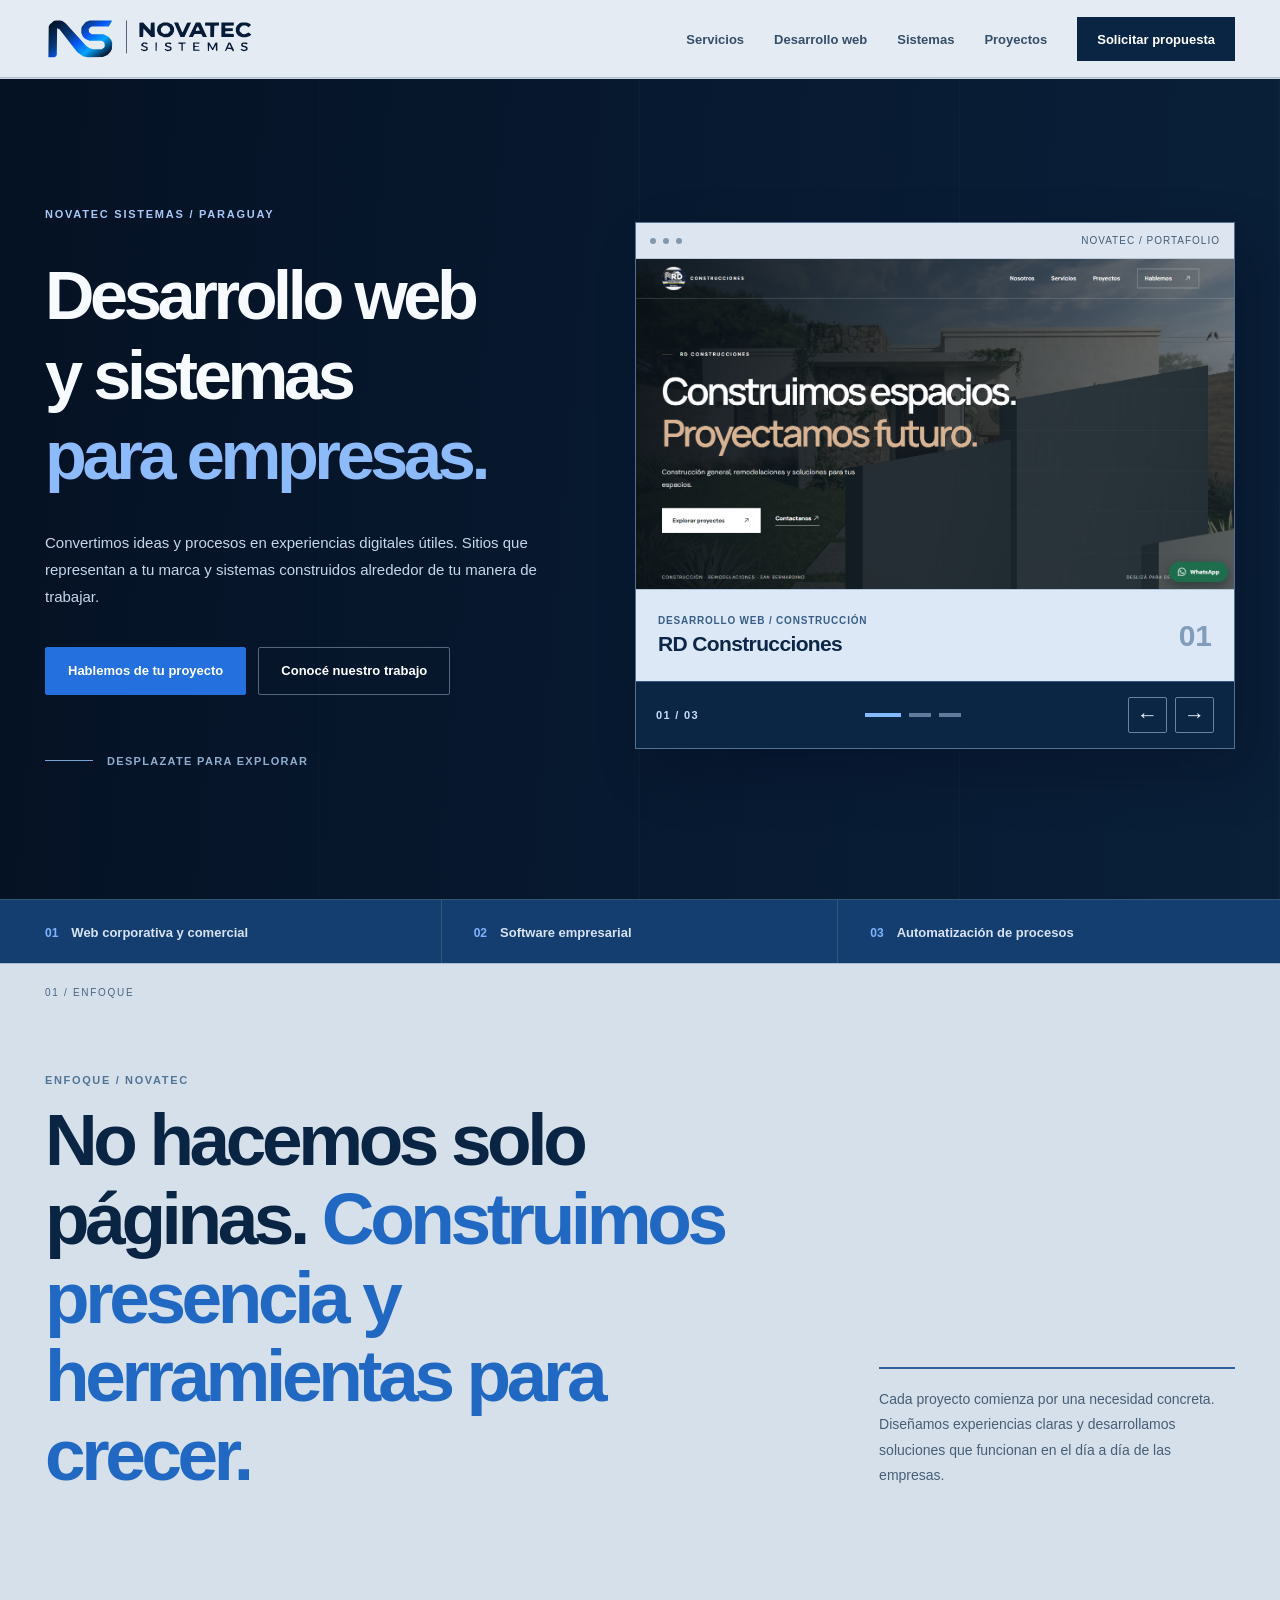
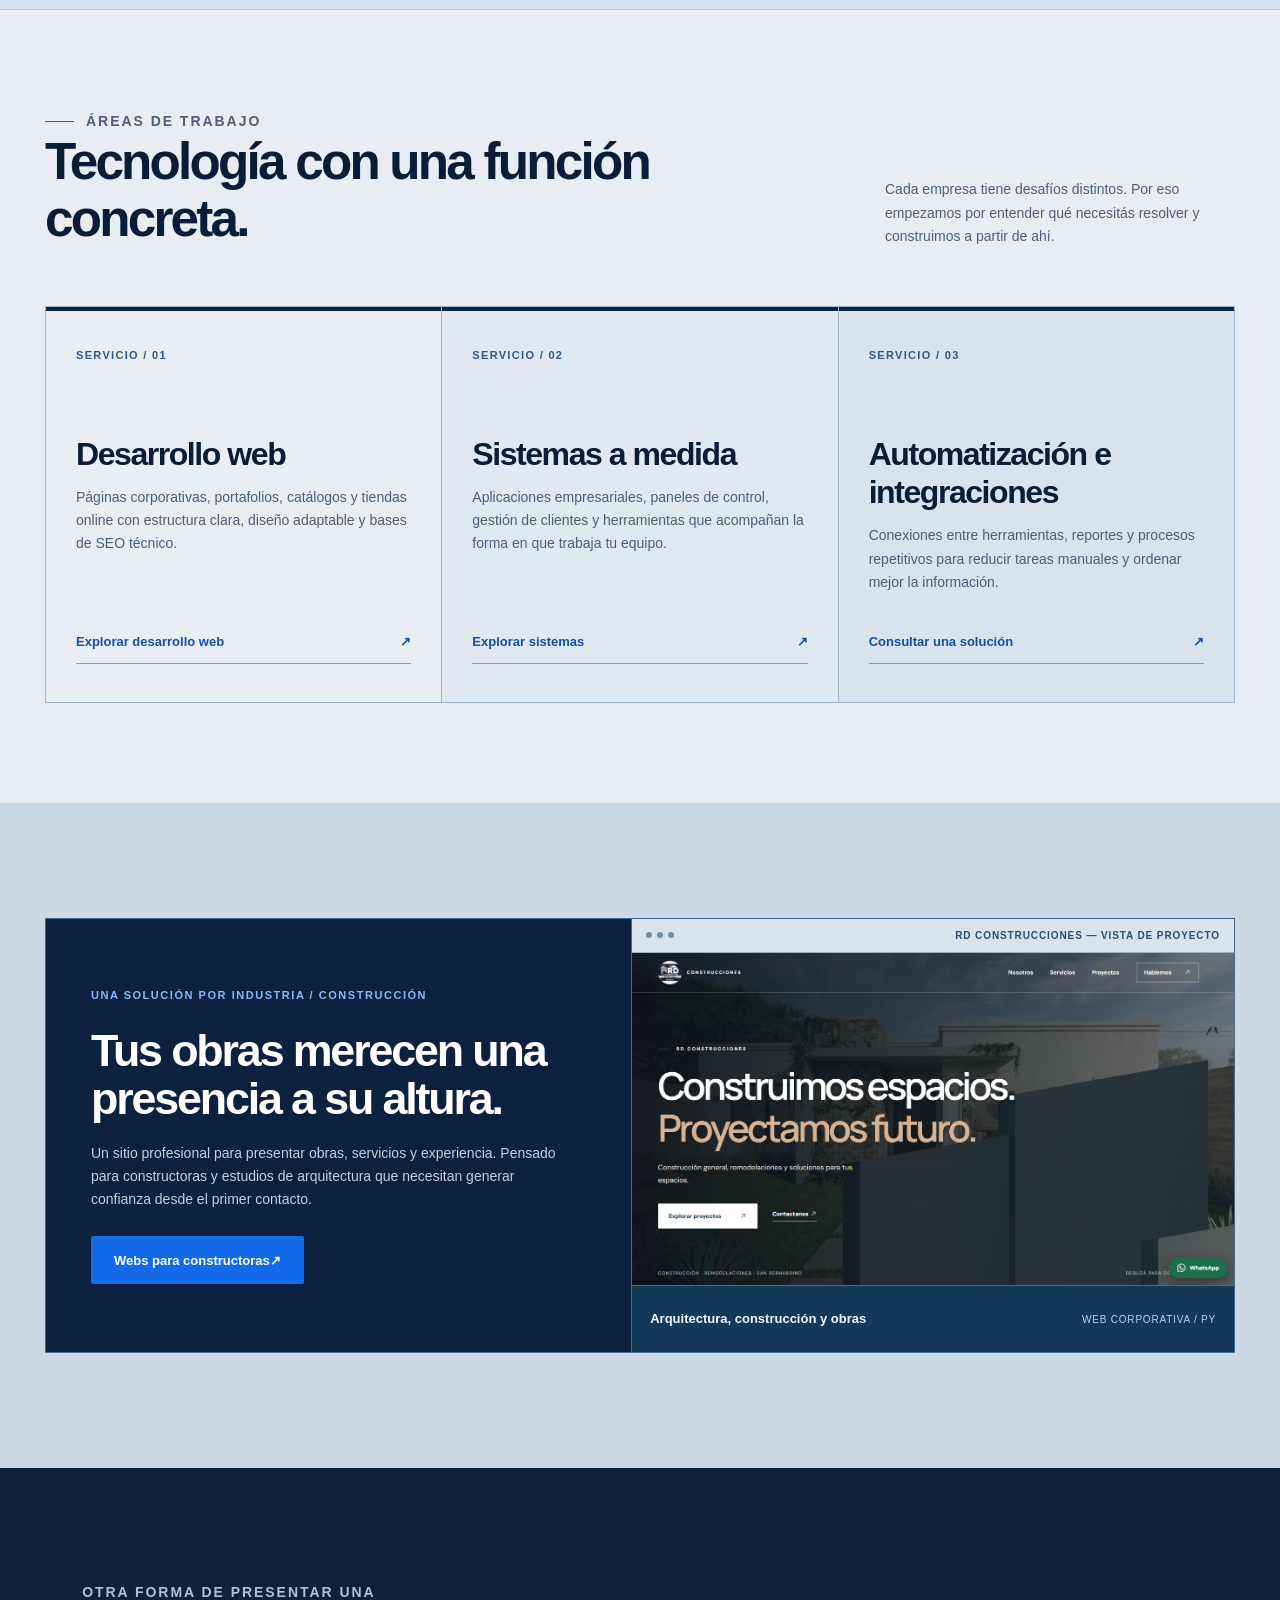
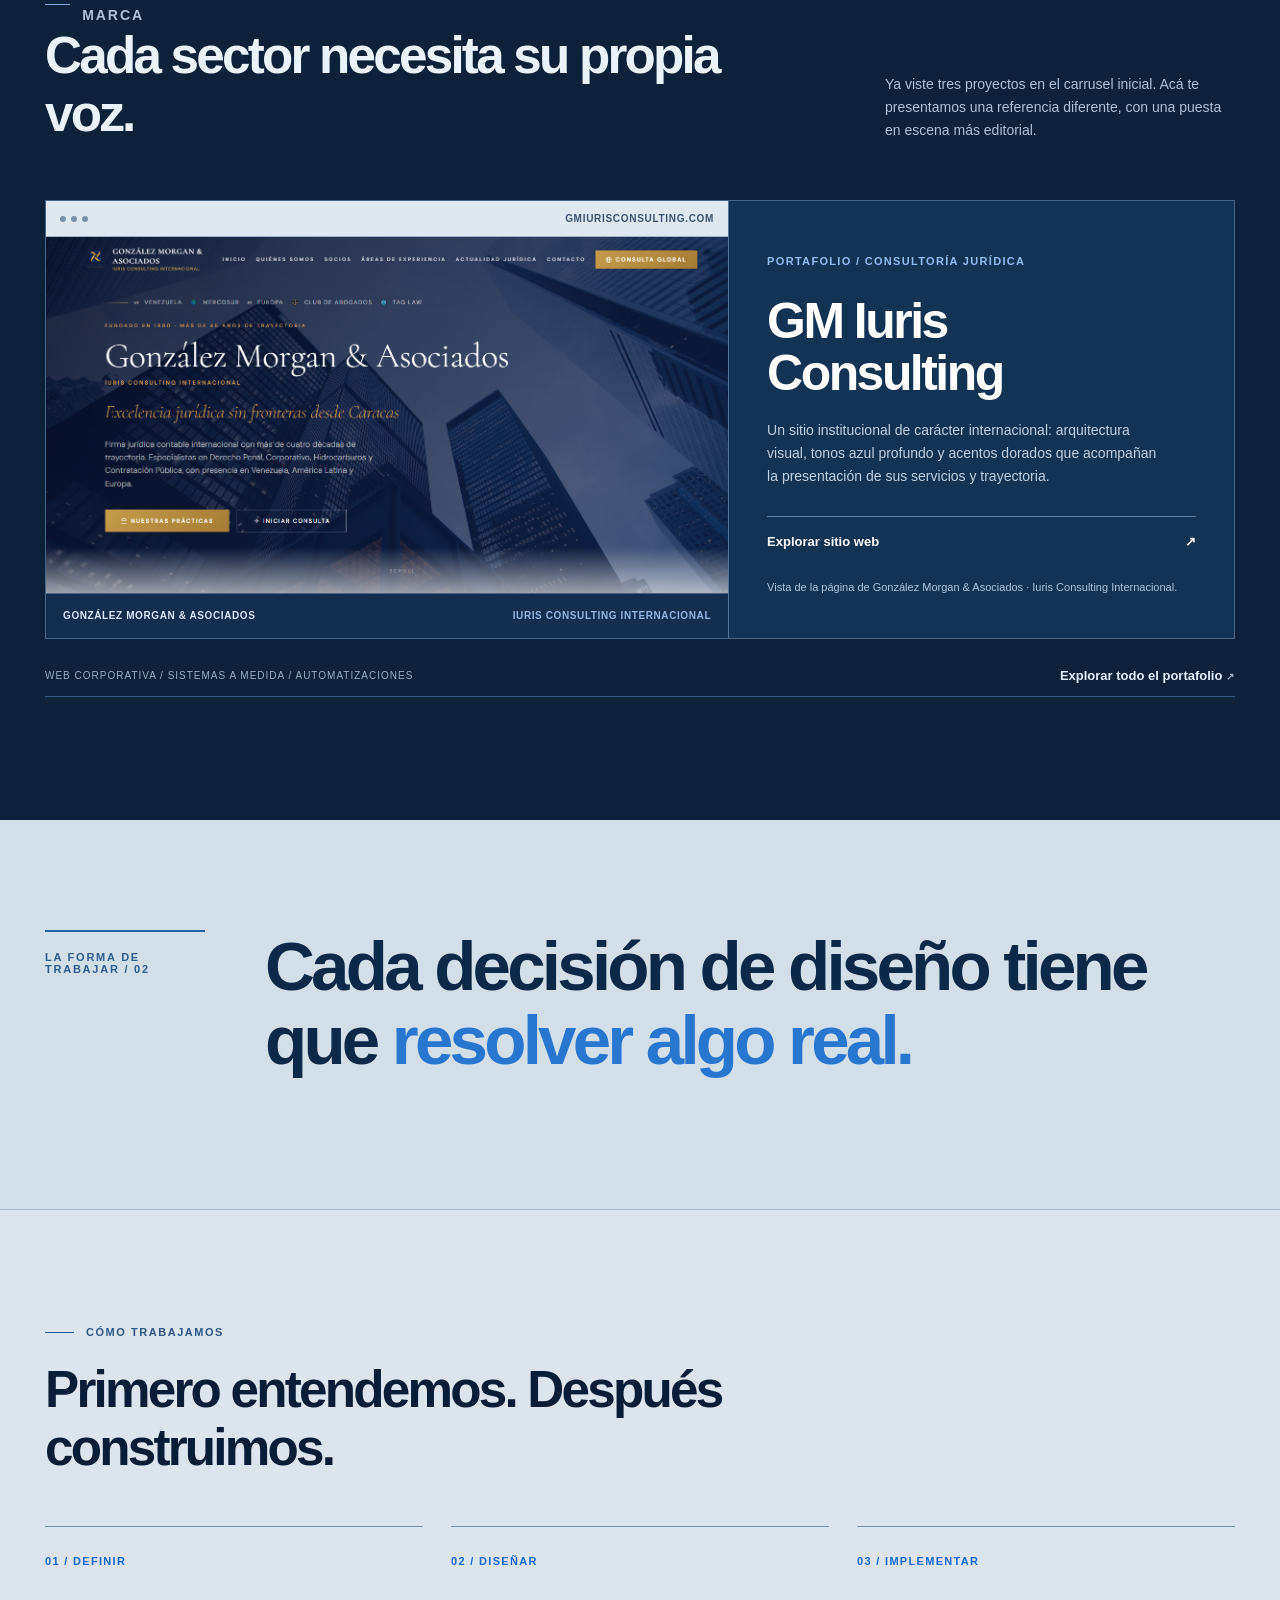
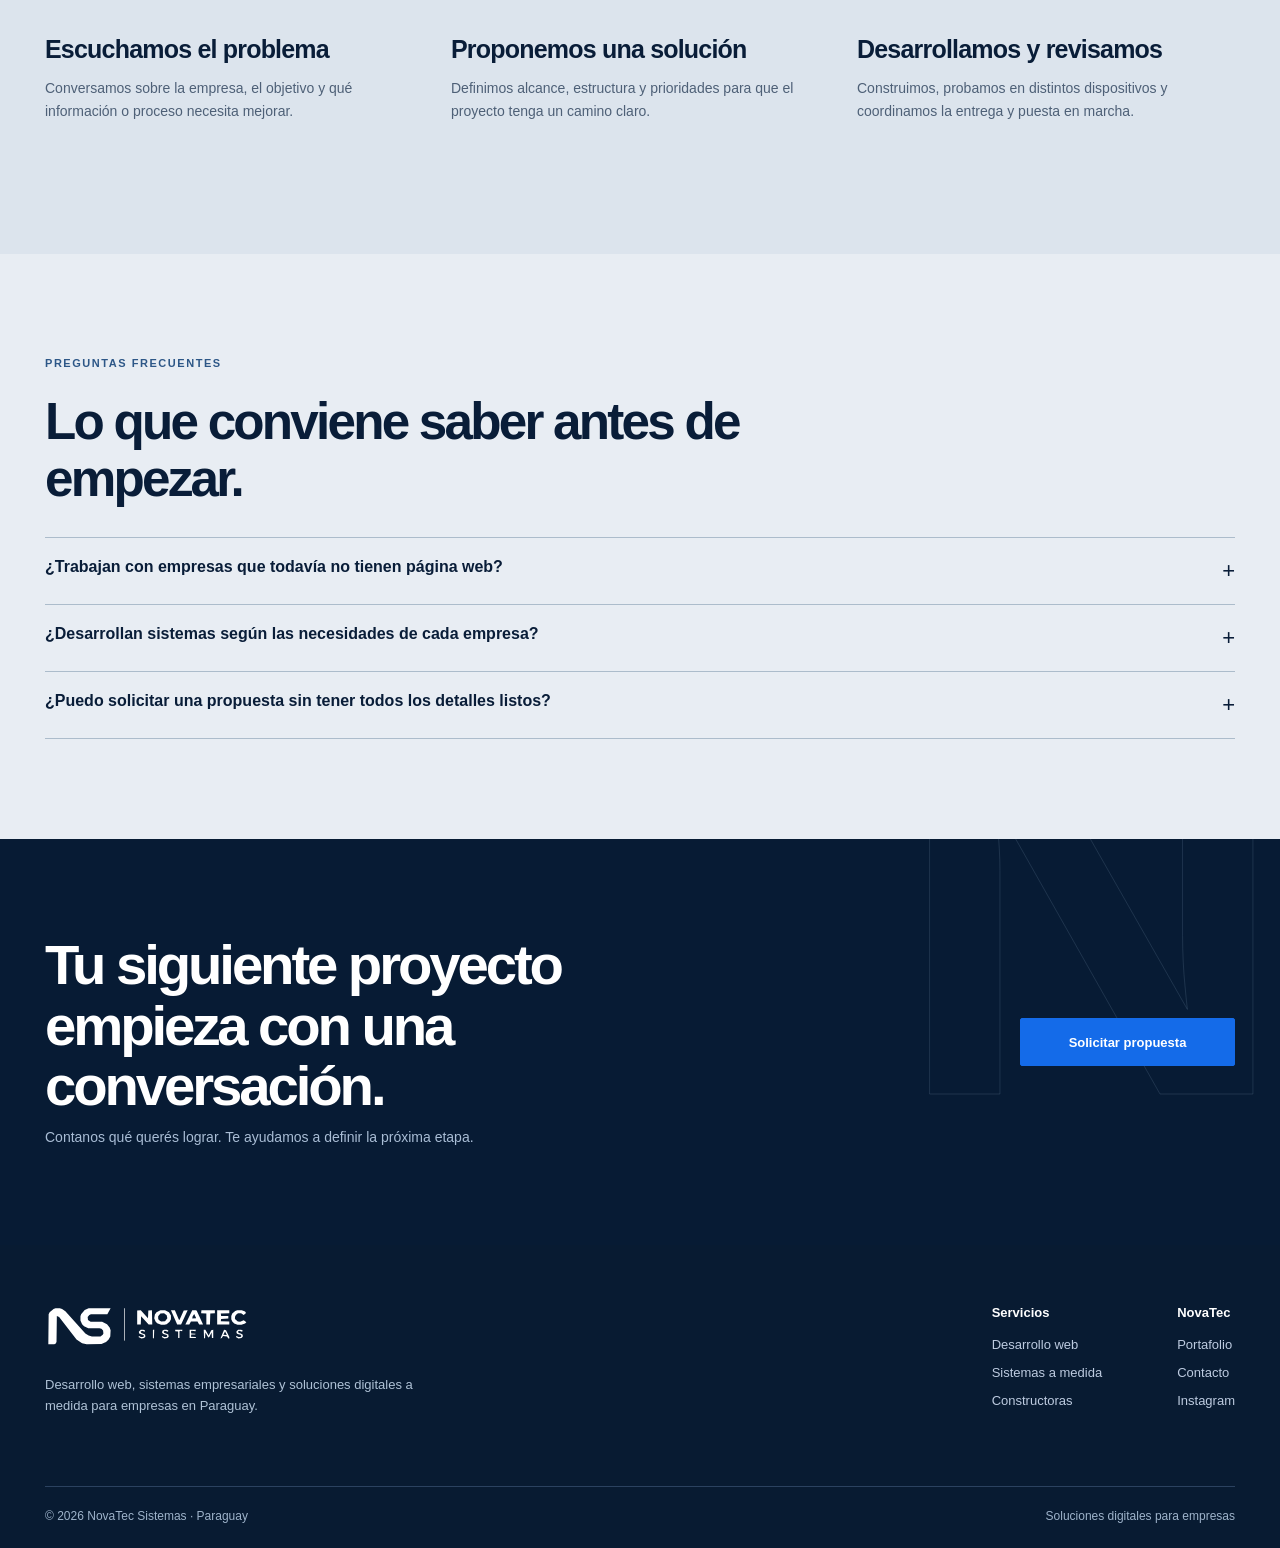
==== index.html @ f9f97ceb "fix: bust mobile CSS cache for refreshed responsive hero" ====
<!DOCTYPE html>
<html lang="es-PY">
<head>
<meta charset="UTF-8">
<meta name="viewport" content="width=device-width, initial-scale=1">
<title>NovaTec Sistemas | Desarrollo Web y Software en Paraguay</title>
<meta name="description" content="Diseñamos páginas web, sistemas empresariales y automatizaciones a medida en Paraguay. Conocé proyectos de NovaTec Sistemas y solicitá tu propuesta.">
<meta name="robots" content="index, follow, max-image-preview:large">
<meta name="author" content="NovaTec Sistemas">
<meta name="theme-color" content="#0a2444">
<meta name="google-site-verification" content="OSgHoHdo01-KzYPgR-IHtyJBJacFvOIVgksFE3Ezykw">
<link rel="canonical" href="https://novatec.com.py/">
<link rel="icon" href="img/novatec-isotipo.svg" type="image/svg+xml">
<link rel="preload" as="image" href="img/novatec-horizontal.svg">
<link rel="preload" as="image" href="img/portfolio/rd-construcciones.png" fetchpriority="high">
<link rel="stylesheet" href="css/home-corporate.css?v=20261104">
<link rel="stylesheet" href="css/cinematic-home.css?v=20261104-v6">
<meta property="og:type" content="website">
<meta property="og:locale" content="es_PY">
<meta property="og:site_name" content="NovaTec Sistemas">
<meta property="og:title" content="NovaTec Sistemas | Desarrollo Web y Software en Paraguay">
<meta property="og:description" content="Soluciones digitales para empresas: desarrollo web, sistemas a medida, integraciones y automatizaciones.">
<meta property="og:url" content="https://novatec.com.py/">
<meta property="og:image" content="https://novatec.com.py/img/novatec-principal.svg">
<meta name="twitter:card" content="summary_large_image">
<script type="application/ld+json">
{
 "@context":"https://schema.org",
 "@graph":[
 {"@type":"Organization","@id":"https://novatec.com.py/#organization","name":"NovaTec Sistemas","url":"https://novatec.com.py/","logo":"https://novatec.com.py/img/novatec-principal.svg","sameAs":["https://www.instagram.com/novatecpy/","https://www.tiktok.com/@novatec.py"],"contactPoint":{"@type":"ContactPoint","telephone":"+595992056945","contactType":"sales","availableLanguage":"Spanish"}},
 {"@type":"WebSite","@id":"https://novatec.com.py/#website","name":"NovaTec Sistemas","url":"https://novatec.com.py/","inLanguage":"es-PY","publisher":{"@id":"https://novatec.com.py/#organization"}},
 {"@type":"ProfessionalService","@id":"https://novatec.com.py/#business","name":"NovaTec Sistemas","url":"https://novatec.com.py/","description":"Desarrollo web, sistemas a medida y automatizaciones para empresas en Paraguay.","telephone":"+595992056945","address":{"@type":"PostalAddress","addressLocality":"Asunción","addressCountry":"PY"},"areaServed":{"@type":"Country","name":"Paraguay"},"hasOfferCatalog":{"@type":"OfferCatalog","name":"Servicios digitales","itemListElement":[{"@type":"OfferCatalog","name":"Desarrollo web","itemListElement":[{"@type":"Offer","itemOffered":{"@type":"Service","name":"Páginas web empresariales"}}]},{"@type":"OfferCatalog","name":"Sistemas y automatización","itemListElement":[{"@type":"Offer","itemOffered":{"@type":"Service","name":"Software empresarial a medida"}},{"@type":"Offer","itemOffered":{"@type":"Service","name":"Automatización e integraciones"}}]}]}}
 ]
}
</script>
</head>
<body class="cinema-home">
<a href="#contenido" class="skip">Saltar al contenido</a>
<header class="nv-header">
  <div class="nv-header-inner">
    <a href="/" class="nv-logo" aria-label="NovaTec Sistemas, inicio"><img src="img/novatec-horizontal.svg" alt="NovaTec Sistemas" width="210" height="46"></a>
    <nav class="nv-links" aria-label="Navegación principal">
      <a href="#servicios">Servicios</a>
      <a href="desarrollo-web-empresas.html">Desarrollo web</a>
      <a href="software.html">Sistemas</a>
      <a href="portafolio.html">Proyectos</a>
      <a href="contacto.html" class="nav-link-cta">Solicitar propuesta</a>
    </nav>
    <button class="nav-toggle" id="nav-toggle" type="button" aria-label="Abrir menú" aria-controls="nav-mobile" aria-expanded="false">☰</button>
  </div>
  <nav class="nav-mobile" id="nav-mobile" aria-label="Navegación móvil">
    <a href="#servicios">Servicios</a>
    <a href="desarrollo-web-empresas.html">Desarrollo web</a>
    <a href="software.html">Sistemas</a>
    <a href="web-para-constructoras.html">Constructoras</a>
    <a href="portafolio.html">Proyectos</a>
    <a href="contacto.html">Solicitar propuesta</a>
  </nav>
</header>
<main id="contenido">
  <section class="hero hero-cinema" aria-labelledby="hero-title">
    <div class="hero-cinema-lines" aria-hidden="true"></div>
    <div class="wrap hero-grid">
      <div>
        <p class="eyebrow hero-eyebrow">NOVATEC SISTEMAS <span aria-hidden="true">/</span> PARAGUAY</p>
        <h1 id="hero-title">
          <span class="hero-line"><span>Desarrollo web</span></span>
          <span class="hero-line"><span>y sistemas</span></span>
          <span class="hero-line"><span class="hero-accent">para empresas.</span></span>
        </h1>
        <p class="hero-text">Convertimos ideas y procesos en experiencias digitales útiles. Sitios que representan a tu marca y sistemas construidos alrededor de tu manera de trabajar.</p>
        <div class="actions">
          <a href="contacto.html" class="btn btn-blue">Hablemos de tu proyecto</a>
          <a href="#proyectos" class="btn btn-outline">Conocé nuestro trabajo</a>
        </div>
        <div class="hero-overline" aria-hidden="true">DESPLAZATE PARA EXPLORAR</div>
      </div>
      <div class="hero-showcase" aria-label="Proyectos destacados de NovaTec">
        <div class="showcase-shell" data-carousel data-autoplay="6500" role="region" aria-roledescription="carrusel" aria-label="Proyectos destacados">
          <div class="showcase-browser" aria-hidden="true"><i></i><i></i><i></i><span>NOVATEC / PORTAFOLIO</span></div>
          <div class="carousel-viewport" tabindex="0" aria-label="Proyectos destacados. Usá las flechas del teclado o los botones para navegar">
            <div class="carousel-track">
              <article class="carousel-slide" role="group" aria-roledescription="diapositiva" aria-label="1 de 3, RD Construcciones">
                <div class="showcase-photo"><img src="img/portfolio/rd-construcciones.png" alt="Captura del sitio de RD Construcciones" width="1381" height="763" fetchpriority="high" decoding="async"></div>
                <div class="showcase-meta"><div><small>DESARROLLO WEB / CONSTRUCCIÓN</small><strong>RD Construcciones</strong></div><span>01</span></div>
              </article>
              <article class="carousel-slide" role="group" aria-roledescription="diapositiva" aria-label="2 de 3, Cáceres Álvarez">
                <div class="showcase-photo"><img src="img/portfolio/caceres-alvarez.png" alt="Captura del sitio de Cáceres Álvarez Abogados" width="1422" height="771" loading="lazy" decoding="async"></div>
                <div class="showcase-meta"><div><small>DESARROLLO WEB / LEGAL</small><strong>Cáceres Álvarez</strong></div><span>02</span></div>
              </article>
              <article class="carousel-slide" role="group" aria-roledescription="diapositiva" aria-label="3 de 3, Power Gym">
                <div class="showcase-photo"><img src="img/portfolio/power-gym.png" alt="Captura del sitio de Power Gym" width="1433" height="764" loading="lazy" decoding="async"></div>
                <div class="showcase-meta"><div><small>DESARROLLO WEB / FITNESS</small><strong>Power Gym</strong></div><span>03</span></div>
              </article>
            </div>
          </div>
          <div class="carousel-controls">
            <span class="carousel-position" aria-live="polite">01 / 03</span>
            <div class="carousel-dots" aria-label="Elegir proyecto">
              <button type="button" class="carousel-dot" data-slide="0" aria-label="Mostrar RD Construcciones" aria-current="true"></button>
              <button type="button" class="carousel-dot" data-slide="1" aria-label="Mostrar Cáceres Álvarez"></button>
              <button type="button" class="carousel-dot" data-slide="2" aria-label="Mostrar Power Gym"></button>
            </div>
            <div class="carousel-arrows">
              <button type="button" class="carousel-arrow" data-prev aria-label="Proyecto anterior">←</button>
              <button type="button" class="carousel-arrow" data-next aria-label="Proyecto siguiente">→</button>
            </div>
          </div>
        </div>
      </div>
    </div>
  </section>
  <div class="index-bar">
    <div class="wrap index-inner">
      <div><strong>01</strong><span>Web corporativa y comercial</span></div>
      <div><strong>02</strong><span>Software empresarial</span></div>
      <div><strong>03</strong><span>Automatización de procesos</span></div>
    </div>
  </div>
  <section class="film-statement" aria-labelledby="statement-title">
    <div class="wrap film-statement-inner">
      <div data-reveal>
        <span class="chapter-id">ENFOQUE / NOVATEC</span>
        <h2 id="statement-title">No hacemos solo páginas. <em>Construimos presencia y herramientas para crecer.</em></h2>
      </div>
      <p data-reveal data-delay="1">Cada proyecto comienza por una necesidad concreta. Diseñamos experiencias claras y desarrollamos soluciones que funcionan en el día a día de las empresas.</p>
    </div>
  </section>
<section class="section section-cinema" id="servicios" aria-labelledby="servicios-title">
    <div class="wrap">
      <div class="section-top" data-reveal>
        <div><p class="eyebrow">ÁREAS DE TRABAJO</p><h2 id="servicios-title">Tecnología con una función concreta.</h2></div>
        <p>Cada empresa tiene desafíos distintos. Por eso empezamos por entender qué necesitás resolver y construimos a partir de ahí.</p>
      </div>
      <div class="services">
        <article class="service" data-reveal data-delay="1">
          <span class="num">SERVICIO / 01</span>
          <h3>Desarrollo web</h3>
          <p>Páginas corporativas, portafolios, catálogos y tiendas online con estructura clara, diseño adaptable y bases de SEO técnico.</p>
          <a href="desarrollo-web-empresas.html">Explorar desarrollo web <span aria-hidden="true">↗</span></a>
        </article>
        <article class="service" data-reveal data-delay="2">
          <span class="num">SERVICIO / 02</span>
          <h3>Sistemas a medida</h3>
          <p>Aplicaciones empresariales, paneles de control, gestión de clientes y herramientas que acompañan la forma en que trabaja tu equipo.</p>
          <a href="software.html">Explorar sistemas <span aria-hidden="true">↗</span></a>
        </article>
        <article class="service" data-reveal data-delay="3">
          <span class="num">SERVICIO / 03</span>
          <h3>Automatización e integraciones</h3>
          <p>Conexiones entre herramientas, reportes y procesos repetitivos para reducir tareas manuales y ordenar mejor la información.</p>
          <a href="contacto.html?servicio=software">Consultar una solución <span aria-hidden="true">↗</span></a>
        </article>
      </div>
    </div>
  </section>
  <section class="section section-alt sector-film" aria-labelledby="sectores-title">
    <div class="wrap">
      <div class="specialty specialty-refined">
        <div class="specialty-left" data-reveal>
          <p class="eyebrow">UNA SOLUCIÓN POR INDUSTRIA / CONSTRUCCIÓN</p>
          <h2 id="sectores-title">Tus obras merecen una presencia a su altura.</h2>
          <p>Un sitio profesional para presentar obras, servicios y experiencia. Pensado para constructoras y estudios de arquitectura que necesitan generar confianza desde el primer contacto.</p>
          <a href="web-para-constructoras.html" class="btn btn-blue">Webs para constructoras <span aria-hidden="true">↗</span></a>
        </div>
        <figure class="sector-project" data-reveal data-delay="1">
          <div class="sector-project-chrome" aria-hidden="true"><span class="browser-pips"><i></i><i></i><i></i></span><span>RD CONSTRUCCIONES — VISTA DE PROYECTO</span></div>
          <div class="sector-project-image">
            <img src="img/portfolio/rd-construcciones.png" alt="Captura de la página principal de RD Construcciones" width="1381" height="763" loading="lazy" decoding="async">
          </div>
          <figcaption class="sector-project-caption"><strong>Arquitectura, construcción y obras</strong><span>WEB CORPORATIVA / PY</span></figcaption>
        </figure>
      </div>
    </div>
  </section>
  <section class="section film-portfolio section-cinema" id="proyectos" aria-labelledby="proyectos-title">
    <div class="wrap">
      <div class="section-top" data-reveal>
        <div><p class="eyebrow">OTRA FORMA DE PRESENTAR UNA MARCA</p><h2 id="proyectos-title">Cada sector necesita su propia voz.</h2></div>
        <p>Ya viste tres proyectos en el carrusel inicial. Acá te presentamos una referencia diferente, con una puesta en escena más editorial.</p>
      </div>
      <article class="gmi-feature gmi-feature-screenshot" data-reveal aria-labelledby="gmi-title">
        <figure class="gmi-feature-visual gmi-site-preview">
          <div class="gmi-site-browser" aria-hidden="true">
            <span class="gmi-browser-dots"><i></i><i></i><i></i></span>
            <span>GMIURISCONSULTING.COM</span>
          </div>
          <img src="img/portfolio/gmi-uris.png" alt="Captura de González Morgan & Asociados, Iuris Consulting Internacional: portada azul oscuro con edificios, título jurídico y detalles dorados" width="1419" height="741" loading="lazy" decoding="async">
          <figcaption class="gmi-site-caption"><span>GONZÁLEZ MORGAN & ASOCIADOS</span><span>IURIS CONSULTING INTERNACIONAL</span></figcaption>
        </figure>
        <div class="gmi-feature-copy">
          <span class="gmi-overline">PORTAFOLIO / CONSULTORÍA JURÍDICA</span>
          <h3 id="gmi-title">GM Iuris<br>Consulting</h3>
          <p>Un sitio institucional de carácter internacional: arquitectura visual, tonos azul profundo y acentos dorados que acompañan la presentación de sus servicios y trayectoria.</p>
          <a href="https://gmiurisconsulting.com/" class="gmi-external" target="_blank" rel="noopener noreferrer">Explorar sitio web <span aria-hidden="true">↗</span></a>
          <span class="gmi-caption">Vista de la página de González Morgan & Asociados · Iuris Consulting Internacional.</span>
        </div>
      </article>
      <div class="portfolio-bottomline">
        <span>WEB CORPORATIVA / SISTEMAS A MEDIDA / AUTOMATIZACIONES</span>
        <a href="portafolio.html">Explorar todo el portafolio <span aria-hidden="true">↗</span></a>
      </div>
    </div>
  </section>
  <section class="film-manifesto" aria-labelledby="manifesto-title">
    <div class="wrap manifesto-grid">
      <span class="manifesto-index" data-reveal>LA FORMA DE TRABAJAR / 02</span>
      <h2 id="manifesto-title" data-reveal data-delay="1">Cada decisión de diseño tiene que <em>resolver algo real.</em></h2>
    </div>
  </section>
  <section class="section section-alt section-process section-cinema" aria-labelledby="metodo-title">
    <div class="wrap">
      <p class="eyebrow">CÓMO TRABAJAMOS</p>
      <h2 class="section-title" id="metodo-title" data-reveal>Primero entendemos. Después construimos.</h2>
      <div class="process">
        <article data-reveal data-delay="1"><b>01 / DEFINIR</b><h3>Escuchamos el problema</h3><p>Conversamos sobre la empresa, el objetivo y qué información o proceso necesita mejorar.</p></article>
        <article data-reveal data-delay="2"><b>02 / DISEÑAR</b><h3>Proponemos una solución</h3><p>Definimos alcance, estructura y prioridades para que el proyecto tenga un camino claro.</p></article>
        <article data-reveal data-delay="3"><b>03 / IMPLEMENTAR</b><h3>Desarrollamos y revisamos</h3><p>Construimos, probamos en distintos dispositivos y coordinamos la entrega y puesta en marcha.</p></article>
      </div>
    </div>
  </section>
  <section class="section" aria-labelledby="preguntas-title">
    <div class="wrap">
      <p class="eyebrow">PREGUNTAS FRECUENTES</p>
      <h2 class="section-title" id="preguntas-title">Lo que conviene saber antes de empezar.</h2>
      <div class="faq-list">
        <details><summary>¿Trabajan con empresas que todavía no tienen página web?</summary><p>Sí. Podemos definir la estructura inicial, organizar el contenido y desarrollar una web institucional o comercial adaptada a tu negocio.</p></details>
        <details><summary>¿Desarrollan sistemas según las necesidades de cada empresa?</summary><p>Sí. Evaluamos las tareas, los usuarios y los datos necesarios antes de preparar una propuesta de software a medida.</p></details>
        <details><summary>¿Puedo solicitar una propuesta sin tener todos los detalles listos?</summary><p>Sí. Contanos cuál es tu objetivo y qué necesitás resolver. Podemos ayudarte a ordenar los requisitos antes de definir el alcance.</p></details>
      </div>
    </div>
  </section>
  <section class="bottom-cta scene-cta">
    <div class="wrap bottom-inner">
      <div><h2>Tu siguiente proyecto empieza con una conversación.</h2><p>Contanos qué querés lograr. Te ayudamos a definir la próxima etapa.</p></div>
      <a href="contacto.html" class="btn btn-blue">Solicitar propuesta</a>
    </div>
  </section>
</main>
<footer>
  <div class="wrap">
    <div class="footer-top">
      <div class="footer-brand">
        <a href="/" aria-label="NovaTec Sistemas, inicio"><img src="img/novatec-horizontal.svg" alt="NovaTec Sistemas" width="210" height="46"></a>
        <p>Desarrollo web, sistemas empresariales y soluciones digitales a medida para empresas en Paraguay.</p>
      </div>
      <div class="footer-links">
        <div><strong>Servicios</strong><a href="desarrollo-web-empresas.html">Desarrollo web</a><a href="software.html">Sistemas a medida</a><a href="web-para-constructoras.html">Constructoras</a></div>
        <div><strong>NovaTec</strong><a href="portafolio.html">Portafolio</a><a href="contacto.html">Contacto</a><a href="https://www.instagram.com/novatecpy/" target="_blank" rel="noopener noreferrer">Instagram</a></div>
      </div>
    </div>
    <div class="footer-bottom"><span>© <span id="year">2026</span> NovaTec Sistemas · Paraguay</span><span>Soluciones digitales para empresas</span></div>
  </div>
</footer>
<script>
(function(){
 const b=document.getElementById('nav-toggle'),m=document.getElementById('nav-mobile');
 b.addEventListener('click',()=>{const opened=m.classList.toggle('open');b.setAttribute('aria-expanded',String(opened));b.setAttribute('aria-label',opened?'Cerrar menú':'Abrir menú');b.textContent=opened?'×':'☰'});
 m.querySelectorAll('a').forEach(a=>a.addEventListener('click',()=>{m.classList.remove('open');b.setAttribute('aria-expanded','false');b.textContent='☰';b.setAttribute('aria-label','Abrir menú')}));
 document.getElementById('year').textContent=new Date().getFullYear();
})();
</script>
<script src="js/main.js" defer></script>
<script src="js/cinematic.js?v=20261104-fix2" defer></script>
</body>
</html>
---- css/home-corporate.css ----
/* NovaTec Sistemas — edición corporativa / noviembre 2026
   Intencionalmente sin glow, cursor artificial, emojis ni degradados de titulares. */
:root{--ink:#091d38;--navy:#0a2444;--navy2:#153455;--electric:#145fdb;--muted:#4e6077;--paper:#e8edf3;--panel:#f1f4f8;--stroke:#bdcbd9;--white:#fff}
*,*::before,*::after{box-sizing:border-box}
html{scroll-behavior:smooth}
body{margin:0;background:var(--paper);color:var(--ink);font-family:Arial,Helvetica,sans-serif;-webkit-font-smoothing:antialiased}
a{color:inherit;text-decoration:none}button{font:inherit}img{max-width:100%;height:auto}
::selection{background:#b6cffb;color:var(--ink)}
:focus-visible{outline:3px solid #1468e3;outline-offset:4px}
.wrap{width:min(1190px,calc(100% - 64px));margin:auto}
.skip{position:fixed;top:-120px;left:16px;padding:12px;background:#fff;z-index:400}
.skip:focus{top:10px}
.eyebrow{font-size:11px;text-transform:uppercase;letter-spacing:.14em;font-weight:700;color:#2d5787;margin:0 0 20px}
h1,h2,h3,p{margin-top:0}h1,h2,h3{font-family:Arial,Helvetica,sans-serif;letter-spacing:-.032em}p{line-height:1.65}
.nv-header{position:sticky;top:0;z-index:100;background:var(--paper);border-bottom:1px solid #cad5df}
.nv-header-inner{width:min(1190px,calc(100% - 64px));height:78px;display:flex;align-items:center;justify-content:space-between;margin:auto;gap:34px}
.nv-logo{display:inline-flex;align-items:center;flex-shrink:0}.nv-logo img{width:210px;display:block}
.nv-links{display:flex;align-items:center;gap:30px;font-size:13px;font-weight:600;color:#354e69}
.nv-links a:hover,.nav-mobile a:hover{color:var(--electric)}
.nav-link-cta{display:inline-flex;align-items:center;justify-content:center;background:var(--navy);color:#fff!important;padding:13px 20px;min-height:44px}
.nav-link-cta:hover{background:#173d69}
.nav-toggle{display:none;align-items:center;justify-content:center;border:1px solid #aebdd0;background:transparent;color:#091d38;width:44px;height:44px;border-radius:3px;font-size:24px;cursor:pointer}
.nav-mobile{display:none;border-top:1px solid #cad5df;padding:9px 30px 22px;background:var(--paper)}
.nav-mobile.open{display:grid}
.nav-mobile a{padding:13px 0;font-weight:600;border-bottom:1px solid #cad5df}
.hero{background:var(--navy);color:#fff;position:relative;overflow:hidden}
.hero::after{content:"";position:absolute;top:0;right:-30px;width:45%;height:100%;background:repeating-linear-gradient(90deg,transparent 0 69px,rgba(255,255,255,.045) 70px,transparent 71px);pointer-events:none}
.hero-grid{display:grid;grid-template-columns:minmax(0,1.12fr) minmax(310px,.88fr);gap:65px;align-items:center;padding:107px 0 115px;position:relative;z-index:1}
.hero .eyebrow{color:#91bfff}
.hero h1{font-size:clamp(43px,5.1vw,70px);line-height:1.055;font-weight:700;max-width:790px;margin:0 0 29px;letter-spacing:-.045em}
.hero h1 strong{color:#8bb8fa;font-weight:700}
.hero-text{color:#c8d6e6;font-size:16px;max-width:600px;margin:0 0 33px;line-height:1.7}
.actions{display:flex;flex-wrap:wrap;gap:12px}
.btn{display:inline-flex;align-items:center;justify-content:center;min-height:48px;padding:13px 22px;border-radius:2px;font-size:13px;font-weight:700;border:1px solid transparent;transition:background .15s,border-color .15s}
.btn-blue{background:#146be9;color:#fff;border-color:#146be9}.btn-blue:hover{background:#3583f7}
.btn-outline{border-color:#7990ac;color:#fff}.btn-outline:hover{border-color:#dbe7f7;background:#1c3b5b}
.btn-dark{background:var(--navy);color:#fff}.btn-dark:hover{background:#173d69}
.btn-light{border-color:#8dabc7;color:var(--navy)}.btn-light:hover{background:#d9e6f4}
.hero-side{border:1px solid rgba(206,223,243,.32);background:#102d50;padding:0;max-width:460px;justify-self:end;width:100%;box-shadow:12px 12px 0 rgba(2,13,26,.18)}
.side-top{display:flex;justify-content:space-between;border-bottom:1px solid #44617e;padding:16px 22px;align-items:center;color:#bdcede;font-size:11px;letter-spacing:.06em}
.side-label{font-size:10px;text-transform:uppercase;letter-spacing:.16em;color:#8db9fa}
.side-body{padding:31px 25px 28px}
.side-body h2{font-size:27px;line-height:1.2;max-width:290px;font-weight:700;color:white;margin:12px 0 29px}
.side-row{padding:15px 0;border-top:1px solid #3d5875;display:grid;grid-template-columns:36px 1fr auto;gap:16px;align-items:center;font-size:13px}
.side-row span:first-child{color:#7caef3;font-size:11px;font-weight:700}
.side-row span:last-child{color:#b6c9df;font-size:11px}
.index-bar{background:#143d70;border-top:1px solid #315777;color:#d8e3f2}
.index-inner{display:grid;grid-template-columns:repeat(3,1fr)}
.index-inner div{padding:25px 0 23px;border-right:1px solid #315777;display:flex;gap:16px;align-items:center;font-size:13px;font-weight:600}
.index-inner div:last-child{border-right:none;padding-left:32px}
.index-inner div:nth-child(2){padding-left:32px}
.index-inner strong{color:#80b2ff;font-size:12px}
.section{padding:100px 0}
.section-alt{background:#dce4ed}
.section-top{display:flex;justify-content:space-between;gap:50px;align-items:flex-end;margin-bottom:39px}
.section-top h2,.section-title{font-weight:700;font-size:clamp(34px,4vw,52px);line-height:1.12;max-width:760px;margin:0}
.section-top p{max-width:350px;color:var(--muted);font-size:14px;margin:0}
.services{display:grid;grid-template-columns:repeat(3,minmax(0,1fr));gap:14px}
.service{background:#f2f5f8;border:1px solid #c4d0dc;border-top:4px solid var(--navy);padding:33px 28px 31px;min-height:340px;display:flex;flex-direction:column}
.service .num{font-size:11px;font-weight:700;color:#2f5988;letter-spacing:.12em}
.service h3{font-size:26px;line-height:1.2;margin:48px 0 13px}
.service p{font-size:14px;color:#4a5f77;margin-bottom:30px}
.service a{font-weight:700;color:#1251a9;font-size:13px;margin-top:auto;border-bottom:1px solid #94abc6;padding-bottom:9px;display:inline-flex;justify-content:space-between}
.service a:hover{color:#146be9}
.specialty{background:#0c2645;color:#fff;display:grid;grid-template-columns:1.1fr .9fr;min-height:310px}
.specialty-left{padding:53px 52px}
.specialty .eyebrow{color:#89b9fa}
.specialty h2{font-size:clamp(29px,3vw,43px);line-height:1.12;margin:0 0 18px;max-width:600px}
.specialty p{color:#c4d0df;font-size:14px;max-width:500px;margin:0 0 25px}
.specialty-right{background:#173a62;padding:38px 50px;display:flex;flex-direction:column;justify-content:center;gap:19px}
.specialty-right div{font-size:15px;font-weight:600;border-bottom:1px solid #55718f;padding-bottom:16px;display:flex;align-items:center;gap:16px}
.specialty-right span{color:#89b9fa;font-size:11px}
.project-grid{display:grid;grid-template-columns:repeat(3,minmax(0,1fr));gap:14px}
.project{background:#f2f5f8;border:1px solid #c4d0dc;display:flex;flex-direction:column}
.project-visual{min-height:196px;padding:28px;display:flex;flex-direction:column;justify-content:space-between}
.project-visual small{font-size:11px;letter-spacing:.08em;text-transform:uppercase}
.project-visual strong{font-size:24px;font-weight:700;line-height:1.13;max-width:270px;letter-spacing:-.03em}
.proj-law{background:#102e3e;color:#f5eac6}.proj-gym{background:#142b1b;color:#e4e9da}.proj-platform{background:#16294b;color:#c9e1ff}
.project-copy{padding:22px 25px;flex:1}
.project-copy p{font-size:13px;color:#53677f;margin:0 0 20px}
.project-copy a{font-size:13px;color:#1359bf;font-weight:700}
.project-copy a:hover{text-decoration:underline}
.process{display:grid;grid-template-columns:repeat(3,1fr);gap:28px;margin-top:50px}
.process article{padding-top:19px;border-top:2px solid #55718f}
.process b{font-size:12px;color:#1769da}
.process h3{font-size:22px;line-height:1.25;margin:24px 0 12px}
.process p{font-size:14px;color:#4e6077}
.faq-list{margin-top:30px;border-top:1px solid #acbccb}
.faq-list details{border-bottom:1px solid #acbccb;padding:20px 0}
.faq-list summary{list-style:none;cursor:pointer;font-weight:700;font-size:16px;display:flex;justify-content:space-between;gap:20px}
.faq-list summary::after{content:"+";font-weight:400;font-size:22px}
.faq-list details[open] summary::after{content:"−"}
.faq-list summary::-webkit-details-marker{display:none}
.faq-list p{max-width:760px;font-size:14px;margin:13px 0 0;color:var(--muted)}
.bottom-cta{background:#16395f;color:#fff;padding:65px 0}
.bottom-inner{display:flex;align-items:center;justify-content:space-between;gap:40px}
.bottom-inner h2{font-size:clamp(28px,3.5vw,43px);max-width:710px;margin:0 0 10px}
.bottom-inner p{margin:0;color:#c3d5e8;font-size:14px}
footer{background:#081b32;color:#cbd9e7;padding:60px 0 25px}
.footer-top{display:flex;justify-content:space-between;align-items:flex-start;gap:42px}
.footer-brand{max-width:380px}
.footer-brand img{width:205px;filter:brightness(0) invert(1)}
.footer-brand p{font-size:13px;margin-top:22px;color:#afc2d6}
.footer-links{display:flex;gap:75px}
.footer-links div{display:grid;gap:13px;align-content:start}
.footer-links strong{color:#fff;font-size:13px;margin-bottom:4px}
.footer-links a{font-size:13px;color:#bdcbe0}
.footer-links a:hover{color:#fff}
.footer-bottom{border-top:1px solid #2b4260;margin-top:56px;padding-top:22px;font-size:12px;color:#9eb3ca;display:flex;justify-content:space-between;gap:20px}
@media(max-width:1080px){.hero-grid{gap:32px}.nv-links{gap:16px}.nav-link-cta{padding:11px 12px}.wrap,.nv-header-inner{width:min(1190px,calc(100% - 40px))}}
@media(max-width:900px){.nav-toggle{display:flex}.nv-links{display:none}.hero-grid{grid-template-columns:1fr;padding:76px 0}.hero-side{max-width:100%;justify-self:stretch}.services,.project-grid{grid-template-columns:repeat(2,1fr)}.project-grid .project:last-child{grid-column:span 2}.specialty{grid-template-columns:1fr}.specialty-right{padding:36px 52px}.section-top{display:block}.section-top p{margin-top:21px;max-width:700px}}
@media(max-width:620px){.wrap,.nv-header-inner{width:calc(100% - 34px)}.nv-header-inner{height:67px}.nv-logo img{width:166px}.hero-grid{padding:65px 0 72px}.hero h1{font-size:clamp(37px,9.5vw,50px)}.hero-text{font-size:15px}.hero-side{display:none}.index-inner{grid-template-columns:1fr}.index-inner div,.index-inner div:nth-child(2),.index-inner div:last-child{border-right:0;border-bottom:1px solid #315777;padding:13px 0}.section{padding:72px 0}.section-top h2{font-size:35px}.services,.project-grid,.process{grid-template-columns:1fr}.project-grid .project:last-child{grid-column:auto}.service{min-height:auto;padding:28px}.service h3{margin:27px 0 12px}.specialty-left,.specialty-right{padding:34px 24px}.bottom-inner,.footer-top{display:block}.bottom-inner .btn{margin-top:28px}.footer-links{margin-top:40px;gap:35px;justify-content:space-between}.footer-bottom{display:block}.footer-bottom span{display:block;margin-top:10px}}
@media(prefers-reduced-motion:reduce){html{scroll-behavior:auto}.btn{transition:none}}
---- css/cinematic-home.css ----
/* CINEMATIC DIRECTION / NovaTec Sistemas
   Motion is progressive enhancement: content remains readable without JavaScript. */
:root{--film-ink:#07182d;--film-deep:#0a213d;--film-silver:#dce5ee;--film-cobalt:#2677e8;--film-rule:#becbd9}
html{scroll-padding-top:84px}
body{overflow-x:clip}
.nv-header{background:rgba(229,235,242,.94);backdrop-filter:blur(16px);-webkit-backdrop-filter:blur(16px);z-index:120}
.nv-header:after{content:"";position:absolute;bottom:0;left:0;right:0;height:1px;background:#8ea5bb;opacity:.6}
.nv-links a{position:relative}
.nv-links a:not(.nav-link-cta):after{content:"";position:absolute;left:0;bottom:-7px;height:1px;width:100%;background:#155dce;transform:scaleX(0);transform-origin:right;transition:transform .35s}
.nv-links a:not(.nav-link-cta):hover:after{transform:scaleX(1);transform-origin:left}
.btn{transition:transform .35s cubic-bezier(.2,.75,.2,1),background .25s,border-color .25s}
.btn:hover{transform:translateY(-2px)}
.nav-link-cta{transition:background .25s,transform .25s}
.nav-link-cta:hover{transform:translateY(-2px)}
/* Opening sequence */
.hero.hero-cinema{background:#07182d;color:#f7fbff;min-height:min(820px,calc(100svh - 78px));position:relative;isolation:isolate}
.hero.hero-cinema:after{display:none}
.hero-cinema:before{content:"";position:absolute;inset:0;z-index:-2;opacity:.48;background:linear-gradient(95deg,rgba(2,9,22,.9) 0%,rgba(8,30,58,.76) 57%,rgba(16,49,84,.62) 100%)}
.hero-cinema .hero-cinema-lines{position:absolute;inset:0;z-index:-1;pointer-events:none;background:repeating-linear-gradient(90deg,transparent 0,transparent calc(25% - 1px),rgba(214,232,255,.055) 25%);mask-image:linear-gradient(90deg,transparent 6%,black 40%,black 95%)}
.hero-cinema .hero-grid{min-height:min(820px,calc(100svh - 78px));grid-template-columns:1fr .96fr;gap:60px;padding-block:96px 102px}
.hero-cinema .eyebrow{font-size:11px;letter-spacing:.16em;color:#a8c9f7;font-weight:700;margin-bottom:35px}
.hero-cinema h1{font-weight:700;font-size:clamp(48px,5.35vw,83px);line-height:1.02;letter-spacing:-.064em;max-width:830px;margin-bottom:31px}
.hero-cinema h1 .hero-line{display:block;overflow:hidden;padding:3px 0 7px}
.hero-cinema h1 .hero-line>span{display:block}
.hero-cinema h1 .hero-accent{color:#8dbbfa;white-space:normal}
.hero-cinema .hero-text{font-size:15px;line-height:1.8;max-width:550px;color:#c6d7ea;margin-bottom:37px}
.hero-cinema .actions{gap:12px}
.hero-cinema .btn{border-radius:2px}
.hero-cinema .btn-blue{background:#2470df;border-color:#2470df}
.hero-cinema .btn-blue:hover{background:#3b83eb}
.hero-cinema .btn-outline{border-color:rgba(205,226,249,.4)}
.hero-cinema .hero-overline{display:flex;gap:14px;align-items:center;color:#8eaed0;font-size:11px;font-weight:700;letter-spacing:.12em;margin-top:60px}
.hero-overline:before{content:"";height:1px;width:48px;background:#77a3d9}
.hero-cinema .hero-showcase{position:relative;width:100%;max-width:570px;margin-left:auto;align-self:center;perspective:1200px}
.showcase-shell{background:#0e2b4b;border:1px solid rgba(174,207,244,.4);box-shadow:30px 36px 70px rgba(0,4,13,.35);transform:translateY(var(--hero-offset,0px)) rotateX(var(--hero-tilt-x,0deg)) rotateY(var(--hero-tilt-y,0deg));transition:transform .22s ease-out;will-change:transform}
.showcase-browser{height:36px;background:#dce5f0;color:#314c69;display:flex;align-items:center;gap:7px;padding-inline:14px;border-bottom:1px solid #bcc9d8;font-size:10px;letter-spacing:.1em}
.showcase-browser i{display:inline-block;width:6px;height:6px;background:#8198b0;border-radius:50%}
.showcase-browser span{margin-left:auto;opacity:.9}
.showcase-photo{height:clamp(275px,33vw,420px);position:relative;overflow:hidden;background:#253e5e}
.showcase-photo img{width:100%;height:100%;object-fit:cover;object-position:top;transform:scale(1.06);filter:saturate(.88);display:block}
.showcase-photo:after{content:"";position:absolute;inset:45% 0 0;background:linear-gradient(0deg,rgba(5,21,41,.92),transparent)}
.showcase-overlay{position:absolute;z-index:2;bottom:25px;left:24px;color:white;right:20px}
.showcase-overlay small{font-size:10px;letter-spacing:.12em;text-transform:uppercase;color:#a6c7ec}
.showcase-overlay strong{display:block;font-size:25px;line-height:1.12;margin-top:7px}
.showcase-counter{position:absolute;top:-31px;right:-26px;background:#e3edf7;color:#0a2b50;padding:12px 17px;border:1px solid #a8c3dd;font-size:11px;font-weight:700;letter-spacing:.05em;z-index:3}
.showcase-offset{width:51%;position:absolute;bottom:-44px;left:-34px;z-index:4;background:#dfe8f3;border:1px solid #acc0d6;box-shadow:0 24px 40px rgba(0,8,18,.16);transform:translateY(var(--hero-offset-small,0px))}
.showcase-offset .offset-photo{height:125px;overflow:hidden;background:#102e40}
.showcase-offset .offset-photo img{width:100%;height:100%;object-fit:cover;object-position:top;display:block;filter:saturate(.78)}
.showcase-offset .offset-caption{padding:10px 13px;display:flex;justify-content:space-between;gap:10px;color:#0b284e;font-size:10px;letter-spacing:.04em}
.cinema-scanline{position:absolute;bottom:-42px;right:0;font-size:10px;color:#9db8d9;letter-spacing:.16em}
.cinema-scanline:before{content:"";display:inline-block;vertical-align:middle;height:1px;width:43px;background:#9db8d9;margin-right:12px}
@keyframes cinema-rise{from{transform:translateY(115%)}to{transform:translateY(0)}}
@keyframes cinema-fade{from{opacity:0;transform:translateY(14px)}to{opacity:1;transform:translateY(0)}}
@media(prefers-reduced-motion:no-preference){
  .hero-cinema h1 .hero-line>span{animation:cinema-rise 1s cubic-bezier(.16,1,.3,1) both}
  .hero-cinema h1 .hero-line:nth-child(2)>span{animation-delay:.12s}
  .hero-cinema h1 .hero-line:nth-child(3)>span{animation-delay:.24s}
  .hero-cinema .hero-eyebrow,.hero-cinema .hero-text,.hero-cinema .actions,.hero-cinema .hero-overline{animation:cinema-fade .9s ease both;animation-delay:.37s}
  .hero-cinema .hero-showcase{animation:cinema-fade 1.1s ease both;animation-delay:.2s}
}
.index-bar{position:relative;z-index:2}
.index-inner div{gap:13px}
.film-statement{background:#d5e0eb;border-top:1px solid #abbdd0;border-bottom:1px solid #b6c7d8;position:relative;padding:110px 0 114px;overflow:hidden}
.film-statement:before{content:"01 / ENFOQUE";font-size:10px;letter-spacing:.17em;position:absolute;top:23px;left:max(32px,calc((100% - 1190px)/2));color:#476584}
.film-statement-inner{display:grid;grid-template-columns:1.15fr .55fr;align-items:end;gap:90px}
.film-statement h2{font-size:clamp(38px,5.7vw,79px);line-height:1.08;letter-spacing:-.06em;max-width:950px;margin:0;color:#0a2444}
.film-statement h2 em{color:#2168c2;font-style:normal}
.film-statement p{border-top:2px solid #2d629e;padding-top:18px;font-size:14px;line-height:1.8;color:#475e76;margin:0 0 7px}
.film-statement .chapter-id{display:block;color:#527496;font-size:11px;letter-spacing:.15em;margin-bottom:15px;font-weight:700}
.section-cinema{position:relative}
.section-top h2,.section-title{letter-spacing:-.054em}
.section-cinema .section-top{margin-bottom:58px}
.section-cinema .eyebrow{display:flex;align-items:center;gap:12px}
.section-cinema .eyebrow:before{content:"";width:29px;height:1px;background:#2c5d93}
.services{gap:1px;background:#9eb3c9;border:1px solid #9eb3c9}
.service{border:0!important;border-top:4px solid #0a2444!important;min-height:395px;background:#e8eef4;padding:38px 30px}
.service:nth-child(2){background:#e0e9f2}
.service:nth-child(3){background:#d8e3ee}
.service h3{font-size:clamp(24px,2.5vw,32px);margin-top:74px;letter-spacing:-.045em}
.service p{font-size:14px}
.service a{border-color:#839ebc;padding-bottom:14px}
@media(hover:hover){.service{transition:background .45s,transform .45s cubic-bezier(.2,.7,.2,1)}.service:hover{background:#f6f8fb;transform:translateY(-9px)}}
.sector-film{padding-top:115px;padding-bottom:115px;background:#cbd9e6}
.sector-film .specialty{min-height:460px;overflow:hidden;background:#081e38}
.sector-film .specialty-left{padding:74px 60px}
.sector-film .specialty-left h2{font-size:clamp(36px,4.2vw,57px);max-width:720px;letter-spacing:-.05em}
.sector-film .specialty-left p{max-width:540px}
.sector-film .specialty-right{padding:0;position:relative;min-height:450px;overflow:hidden;background:#153655}
.sector-film .sector-shot{position:absolute;inset:0}
.sector-film .sector-shot img{width:100%;height:100%;object-fit:cover;object-position:top;filter:saturate(.62) contrast(1.05);transform:scale(1.1) translateY(var(--image-offset,0px));will-change:transform}
.sector-film .sector-shot:after{content:"";position:absolute;inset:0;background:linear-gradient(0deg,rgba(2,15,33,.92),rgba(4,26,53,.12) 65%)}
.sector-film .sector-overlay{position:absolute;bottom:34px;left:36px;right:25px}
.sector-film .sector-overlay p{font-weight:700;color:#f3f7ff;font-size:20px;margin:0 0 5px}
.sector-film .sector-overlay span{color:#b6c8dc;font-size:11px;letter-spacing:.08em}
.film-portfolio{background:#0d213a;color:#eaf2fa;padding:113px 0 123px}
.film-portfolio .section-top h2,.film-portfolio .section-top p{color:#eaf2fa}
.film-portfolio .section-top p{color:#adc2d9}
.film-portfolio .eyebrow{color:#93baf0}
.film-portfolio .eyebrow:before{background:#82abe2}
.showcase-stack{display:grid;gap:33px;margin-top:62px}
.showcase-case{display:grid;grid-template-columns:1.22fr .78fr;min-height:460px;background:#102d4f;border:1px solid #3b5879;overflow:hidden;position:relative;isolation:isolate}
.showcase-case:nth-child(even){grid-template-columns:.78fr 1.22fr;background:#112c4b}
.showcase-case:nth-child(even) .case-media{order:2}
.case-media{position:relative;min-height:450px;overflow:hidden;background:#213b57}
.case-media img{width:100%;height:100%;display:block;object-fit:cover;object-position:top;transform:scale(1.08) translateY(var(--image-offset,0px));filter:saturate(.78);will-change:transform}
.case-media:after{content:"";position:absolute;inset:0;background:linear-gradient(90deg,transparent 60%,rgba(5,20,39,.22));pointer-events:none}
.case-top-label{position:absolute;top:21px;left:22px;background:#e4ecf5;padding:9px 13px;color:#153554;font-size:10px;letter-spacing:.12em;z-index:2}
.case-copy{padding:57px 45px 43px;display:flex;flex-direction:column;align-items:flex-start}
.case-index{color:#8cb9f4;font-size:11px;letter-spacing:.16em;font-weight:700}
.case-copy h3{font-size:clamp(32px,3.45vw,52px);color:white;line-height:1.06;margin:78px 0 25px;letter-spacing:-.05em}
.case-copy p{font-size:14px;color:#bbcce0;line-height:1.75;max-width:350px}
.case-link{margin-top:auto;border-top:1px solid #507295;padding-top:17px;color:#deecfd;font-size:12px;font-weight:700;display:flex;justify-content:space-between;gap:30px;align-self:stretch;transition:color .25s}
.showcase-case:hover .case-link{color:#70b0ff}
.case-corner{position:absolute;right:24px;top:19px;font-size:10px;letter-spacing:.15em;color:#769abb}
.film-portfolio .portfolio-end{margin-top:35px}
.film-portfolio .portfolio-end .btn-light{color:#fff;border-color:#6786a8}
.film-portfolio .portfolio-end .btn-light:hover{background:#244d79}
.film-manifesto{background:#d2dfe9;min-height:390px;padding:110px 0;border-bottom:1px solid #a9bbcf}
.manifesto-grid{display:grid;grid-template-columns:160px 1fr;gap:60px;align-items:start}
.manifesto-index{font-size:11px;letter-spacing:.16em;color:#2c5d91;font-weight:700;border-top:2px solid #2761a8;padding-top:19px}
.film-manifesto h2{font-size:clamp(40px,5.4vw,76px);line-height:1.07;color:#0d294a;max-width:990px;margin:0;font-weight:700;letter-spacing:-.055em}
.film-manifesto h2 em{font-style:normal;color:#2876cf}
.section-process{padding-top:113px;padding-bottom:117px}
.section-process .process article{padding-top:24px;border-top:1px solid #7392b3}
.section-process .process h3{margin-top:65px;font-size:25px}
.section-process .process b{font-size:11px;letter-spacing:.12em}
.scene-cta{background:#071b34;position:relative;overflow:hidden;padding:96px 0}
.scene-cta:after{content:"N";position:absolute;right:-10px;top:-210px;color:transparent;-webkit-text-stroke:1px rgba(196,224,255,.12);font-size:550px;font-weight:700;line-height:1;pointer-events:none}
.scene-cta .bottom-inner{position:relative;z-index:1}
.scene-cta .bottom-inner h2{font-size:clamp(37px,4.4vw,62px);letter-spacing:-.055em;line-height:1.07}
.scene-cta .bottom-inner p{color:#a9bdd5}
.scene-cta .btn-blue{min-width:215px}
.cinema-progress{position:fixed;left:0;top:0;width:100%;height:3px;transform:scaleX(0);transform-origin:left;background:#4f9dff;z-index:200;pointer-events:none}
body.cinema-motion .reveal-shot{opacity:0;transform:translate3d(0,38px,0);transition:opacity .82s cubic-bezier(.2,.75,.2,1),transform 1.05s cubic-bezier(.18,.75,.2,1)}
body.cinema-motion .reveal-shot.is-visible{opacity:1;transform:translateZ(0)}
body.cinema-motion .reveal-shot[data-delay="1"]{transition-delay:.08s}
body.cinema-motion .reveal-shot[data-delay="2"]{transition-delay:.17s}
body.cinema-motion .reveal-shot[data-delay="3"]{transition-delay:.26s}
body.cinema-motion .film-media-reveal{clip-path:inset(0 0 0 7%);transition:clip-path 1.1s cubic-bezier(.25,.75,.15,1)}
body.cinema-motion .film-media-reveal.is-visible{clip-path:inset(0 0 0 0)}
@media(max-width:1100px){
 .hero-cinema .hero-grid{gap:30px}
 .showcase-offset{left:-15px;width:54%}
 .sector-film .specialty-left{padding:54px 40px}
 .case-copy{padding:45px 30px}
 .case-copy h3{margin-top:60px}
}
@media(max-width:900px){
 .hero.hero-cinema{min-height:0}
 .hero-cinema .hero-grid{grid-template-columns:1fr;min-height:0;padding:80px 0 110px}
 .hero-cinema h1{max-width:790px}
 .hero-cinema .hero-showcase{max-width:590px;justify-self:center;width:90%;margin:10px 0 35px}
 .hero-cinema .hero-overline{margin-top:37px}
 .film-statement-inner{grid-template-columns:1fr;gap:30px}
 .film-statement p{max-width:650px}
 .sector-film .specialty{grid-template-columns:1fr}
 .sector-film .specialty-right{min-height:340px}
 .showcase-case,.showcase-case:nth-child(even){grid-template-columns:1fr}
 .showcase-case:nth-child(even) .case-media{order:0}
 .case-media{min-height:380px;max-height:480px}
 .case-copy{min-height:290px;padding:35px 38px}
 .case-copy h3{margin-top:28px}
 .manifesto-grid{grid-template-columns:1fr;gap:26px}
 .showcase-stack{gap:21px}
}
@media(max-width:620px){
 .hero-cinema .hero-grid{padding-top:68px;padding-bottom:78px}
 .hero-cinema h1{font-size:clamp(44px,11.6vw,60px);margin-bottom:21px}
 .hero-cinema .hero-cinema-lines{background:repeating-linear-gradient(90deg,transparent 0,transparent calc(50% - 1px),rgba(214,232,255,.04) 50%)}
 .hero-cinema .hero-text{font-size:14px}
 .hero-cinema .hero-showcase{width:100%;margin-top:17px}
 .showcase-photo{height:255px}
 .showcase-overlay strong{font-size:21px}
 .showcase-offset{width:50%;left:0;bottom:-38px}
 .showcase-offset .offset-photo{height:82px}
 .showcase-counter{right:-4px;top:-22px}
 .cinema-scanline{display:none}
 .film-statement{padding:82px 0}
 .film-statement h2{font-size:clamp(37px,10.8vw,53px)}
 .services{display:grid;gap:1px}
 .service{min-height:auto;padding:31px 26px}
 .service h3{font-size:28px;margin:35px 0 13px}
 .sector-film{padding-top:65px;padding-bottom:65px}
 .sector-film .specialty-left{padding:40px 26px}
 .sector-film .specialty-left h2{font-size:36px}
 .sector-film .specialty-right{min-height:290px}
 .film-portfolio{padding:75px 0}
 .film-portfolio .section-top h2{font-size:38px}
 .showcase-stack{margin-top:40px}
 .case-media{min-height:235px;max-height:290px}
 .case-copy{padding:32px 24px;min-height:310px}
 .case-copy h3{font-size:35px}
 .film-manifesto{padding:73px 0;min-height:0}
 .film-manifesto h2{font-size:clamp(38px,10vw,52px)}
 .section-process{padding-top:72px;padding-bottom:70px}
 .section-process .process h3{margin-top:24px}
 .scene-cta{padding:75px 0}
}
@media(prefers-reduced-motion:reduce){
 .hero-cinema h1 .hero-line>span,.hero-cinema .hero-eyebrow,.hero-cinema .hero-text,.hero-cinema .actions,.hero-cinema .hero-overline,.hero-cinema .hero-showcase{animation:none!important}
 .showcase-shell,.showcase-offset,.case-media img,.sector-shot img{transform:none!important;transition:none!important;will-change:auto}
 body.cinema-motion .reveal-shot{opacity:1!important;transform:none!important;transition:none!important}
 body.cinema-motion .film-media-reveal{clip-path:none!important;transition:none!important}
 .btn,.nav-link-cta{transition:none!important}
}

/* 2026-11-04 — Screenshot/layout fixes and genuine horizontal project carousels */
/* Native horizontal slide track keeps each screenshot's entire viewport visible. */
[data-carousel]{min-width:0;max-width:100%;overflow:hidden}
[data-carousel] .carousel-viewport{width:100%;min-width:0;overflow:hidden;outline-offset:-4px}
[data-carousel] .carousel-track{display:flex;flex-wrap:nowrap;align-items:stretch;width:100%;transition:transform .68s cubic-bezier(.2,.7,.16,1);will-change:transform}
[data-carousel] .carousel-slide{flex:0 0 100%;min-width:0;max-width:100%}
[data-carousel] .carousel-controls{display:flex;align-items:center;justify-content:space-between;gap:18px;padding:15px 20px;background:#102c4c;color:#d8e6f6;border-top:1px solid #395778}
[data-carousel] .carousel-position{font-size:11px;white-space:nowrap;color:#c7dafa;font-weight:700;letter-spacing:.12em;font-variant-numeric:tabular-nums}
[data-carousel] .carousel-dots{display:flex;gap:8px;align-items:center;justify-content:center}
[data-carousel] .carousel-dot{appearance:none;display:block;padding:0;width:22px;height:4px;background:#607b9b;border:0;cursor:pointer;border-radius:0;transition:background .2s,width .2s}
[data-carousel] .carousel-dot[aria-current="true"]{background:#83bafc;width:36px}
[data-carousel] .carousel-arrows{display:flex;gap:8px}
[data-carousel] .carousel-arrow{width:39px;height:36px;display:inline-flex;align-items:center;justify-content:center;border:1px solid #6683a4;background:transparent;color:#eff6ff;font-size:21px;cursor:pointer;border-radius:2px;transition:background .2s}
[data-carousel] .carousel-arrow:hover{background:#265184}
[data-carousel] .carousel-arrow:focus-visible,[data-carousel] .carousel-dot:focus-visible{outline:3px solid #8bbdff;outline-offset:4px}
/* Hero */
.hero-cinema .hero-showcase{width:100%;max-width:600px;margin:0;align-self:center;justify-self:end;perspective:none}
.hero-cinema .showcase-shell{overflow:hidden;box-shadow:19px 24px 50px rgba(0,7,24,.25);background:#102a48;transform:translateY(var(--hero-offset,0px));border:1px solid #54718f;transition:transform .3s ease}
.hero-cinema .showcase-photo{width:100%;height:auto;aspect-ratio:1381/763;overflow:hidden;position:relative;background:#0c1e34}
.hero-cinema .showcase-photo img{display:block;width:100%;height:100%;object-fit:contain!important;object-position:center top!important;filter:none!important;transform:none!important;max-width:none}
.hero-cinema .showcase-photo:after,.hero-cinema .showcase-overlay{display:none!important}
.hero-cinema .showcase-meta{min-height:92px;padding:19px 22px;display:flex;justify-content:space-between;align-items:center;gap:20px;background:#dce8f5;color:#0c2647;border-top:1px solid #b0c6db}
.hero-cinema .showcase-meta small{display:block;color:#375d88;font-size:10px;letter-spacing:.08em;font-weight:700;margin-bottom:6px}
.hero-cinema .showcase-meta strong{display:block;font-size:21px;line-height:1.18;font-weight:700;letter-spacing:-.03em}
.hero-cinema .showcase-meta>span{font-size:30px;color:#819dba;font-weight:700}
.hero-cinema .showcase-shell .carousel-controls{background:#0b2544}
.hero-cinema .showcase-offset,.hero-cinema .showcase-counter,.hero-cinema .cinema-scanline{display:none!important}
/* Sector proof: picture and caption in separate natural-flow boxes, never on top of visible screenshot text. */
.sector-film .specialty{grid-template-columns:1fr 1fr;align-items:stretch;min-height:0}
.sector-film .specialty-left{padding:64px 51px}
.sector-film .specialty-right{padding:0!important;display:flex;flex-direction:column;align-items:stretch;justify-content:flex-start;min-height:0;background:#103352}
.sector-film .sector-shot{position:relative!important;inset:auto!important;width:100%;height:auto;min-height:0;display:block;flex:1 1 auto;overflow:hidden;background:#142b46}
.sector-film .sector-shot img{display:block;width:100%;height:auto;max-height:none;object-fit:contain!important;object-position:center top!important;filter:none!important;transform:none!important}
.sector-film .sector-shot:after{display:none!important}
.sector-film .sector-overlay{position:relative!important;inset:auto!important;margin-top:auto;padding:24px 28px;background:#15385c;border-top:1px solid #4a7199;z-index:2}
.sector-film .sector-overlay p{font-size:19px;line-height:1.24;color:white!important;margin:0 0 10px}
.sector-film .sector-overlay span{display:block;letter-spacing:.08em;color:#adc7e5}
/* Case carousel — full-width slides, fixed balanced layout; no text layered over a screenshot. */
.film-portfolio .showcase-stack{display:block!important;min-width:0;margin-top:47px;background:transparent;border:0}
.film-portfolio .showcase-stack>.carousel-viewport{width:100%;border:1px solid #48688b}
.film-portfolio .showcase-case,.film-portfolio .showcase-case:nth-child(even){display:grid!important;grid-template-columns:minmax(0,1.2fr) minmax(0,.8fr)!important;min-height:430px!important;height:auto!important;overflow:hidden;margin:0;border:0;box-shadow:none;transform:none!important}
.film-portfolio .showcase-case:nth-child(even) .case-media{order:0!important}
.film-portfolio .case-media{height:100%;min-height:0!important;aspect-ratio:auto!important;background:#08192d;display:flex;align-items:center;overflow:hidden}
.film-portfolio .case-media img{display:block;width:100%;height:auto;max-height:100%;object-fit:contain!important;object-position:center center!important;filter:none!important;transform:none!important;will-change:auto!important}
.film-portfolio .case-media:after{display:none!important}
.film-portfolio .case-top-label{display:none!important}
.film-portfolio .case-copy{padding:45px 42px!important;min-width:0;justify-content:center}
.film-portfolio .case-copy h3{font-size:clamp(33px,3.5vw,51px);margin:45px 0 22px;overflow-wrap:break-word}
.film-portfolio .case-copy p{margin-bottom:35px}
.film-portfolio .case-copy .case-link{margin-top:auto}
.film-portfolio .case-carousel-controls{padding:17px 20px;background:#14365b;border:1px solid #48688b;border-top:0}
.film-portfolio .portfolio-end{margin-top:28px}
/* Fix clipping / centering in intermediate viewport sizes. */
@media(min-width:901px) and (max-width:1160px){
 .hero-cinema .hero-grid{grid-template-columns:minmax(0,1fr) minmax(0,.94fr);gap:34px}
 .hero-cinema h1{font-size:clamp(48px,5.4vw,66px)}
 .sector-film .specialty-left{padding:46px 38px}
 .sector-film .specialty-left h2{font-size:clamp(35px,4vw,51px)}
}
@media(max-width:900px){
 .hero-cinema .hero-showcase{max-width:660px;width:100%;margin:0 auto;justify-self:center}
 .sector-film .specialty{grid-template-columns:1fr!important}
 .sector-film .specialty-right{min-height:0!important}
 .film-portfolio .showcase-case,.film-portfolio .showcase-case:nth-child(even){display:flex!important;flex-direction:column;min-height:0!important}
 .film-portfolio .case-media{height:auto;min-height:0;aspect-ratio:16/9!important}
 .film-portfolio .case-media img{width:100%;height:100%;object-fit:contain!important}
 .film-portfolio .case-copy{min-height:250px;padding:30px!important}
 .film-portfolio .case-copy h3{margin:23px 0 13px}
}
@media(max-width:620px){
 .hero-cinema .hero-grid{padding-top:56px;padding-bottom:69px}
 .hero-cinema .hero-showcase{margin-top:13px}
 .hero-cinema .showcase-photo{height:auto!important;aspect-ratio:1381/763}
 .hero-cinema .showcase-meta{min-height:77px;padding:14px 16px}
 .hero-cinema .showcase-meta strong{font-size:18px}
 [data-carousel] .carousel-controls{padding:12px;gap:8px}
 [data-carousel] .carousel-arrow{width:36px;height:34px}
 [data-carousel] .carousel-dot{width:15px}
 [data-carousel] .carousel-dot[aria-current="true"]{width:24px}
 .sector-film .specialty-left{padding:34px 25px}
 .sector-film .sector-overlay{padding:20px}
 .film-portfolio .case-media{min-height:0!important;height:auto;aspect-ratio:16/9!important}
 .film-portfolio .case-copy{min-height:270px;padding:26px!important}
 .film-portfolio .case-copy h3{font-size:33px}
}
@media(prefers-reduced-motion:reduce){
 [data-carousel] .carousel-track{transition:none!important;will-change:auto}
 .hero-cinema .showcase-shell{transform:none!important;transition:none!important}
}


/* V4 — Eliminate construction whitespace and duplicate projects.
   Standalone editorial GMI feature replaces redundant second carousel. */
.sector-film .specialty-refined{
 display:grid!important;grid-template-columns:minmax(0,1fr) minmax(0,1.03fr)!important;
 align-items:center!important;gap:0!important;min-height:0!important;
 background:#0b213d!important;border:1px solid #476789!important;
}
.sector-film .specialty-refined .specialty-left{
 padding:48px 45px!important;min-height:0!important;align-self:center!important;
}
.sector-film .specialty-refined .specialty-left h2{
 font-size:clamp(32px,3.5vw,48px)!important;line-height:1.09!important;
 letter-spacing:-.048em!important;max-width:500px!important;margin:0 0 19px!important;
}
.sector-film .specialty-refined .specialty-left p:not(.eyebrow){
 font-size:14px!important;line-height:1.65!important;max-width:480px!important;
 margin:0 0 25px!important;
}
.sector-film .specialty-refined .eyebrow{font-size:11px!important;margin-bottom:21px!important}
.sector-film .sector-project{
 margin:0!important;min-width:0!important;width:100%!important;height:auto!important;
 display:block!important;align-self:center!important;position:relative!important;
 background:#0b2848!important;overflow:hidden!important;
 border-left:1px solid #476789!important;
}
.sector-film .sector-project-chrome{
 display:flex;align-items:center;justify-content:space-between;gap:10px;
 height:34px;padding:0 14px;background:#d8e3ee;color:#2d4d70;
 border-bottom:1px solid #9db1c5;font-size:10px;letter-spacing:.09em;font-weight:700;
}
.sector-film .browser-pips{display:flex;align-items:center;gap:5px;flex-shrink:0}
.sector-film .browser-pips i{display:block;width:6px;height:6px;background:#718daa;border-radius:50%}
.sector-film .sector-project-image{display:block!important;overflow:hidden!important;background:#112943!important}
.sector-film .sector-project-image img{
 display:block!important;width:100%!important;max-width:100%!important;height:auto!important;
 aspect-ratio:1381/763!important;object-fit:contain!important;object-position:center center!important;
 filter:none!important;transform:none!important;
}
.sector-film .sector-project-caption{
 min-height:67px;padding:17px 18px;display:flex;flex-direction:row;
 align-items:center;justify-content:space-between;gap:15px;
 background:#153959;color:#f2f8ff;border-top:1px solid #456e97;
}
.sector-film .sector-project-caption strong{font-size:13px;line-height:1.3;font-weight:700}
.sector-film .sector-project-caption span{font-size:10px;color:#b4d3f5;letter-spacing:.08em;white-space:nowrap}
.film-portfolio .gmi-feature{
 display:grid;grid-template-columns:minmax(0,1.13fr) minmax(0,.87fr);
 border:1px solid #547396;min-height:470px;overflow:hidden;background:#153454;
}
.film-portfolio .gmi-feature-visual{
 position:relative;display:flex;flex-direction:column;justify-content:space-between;
 min-height:470px;padding:31px 37px 28px;background:#d8e4ee;color:#0a2543;
 isolation:isolate;overflow:hidden;
}
.film-portfolio .gmi-feature-visual:before{
 content:"";position:absolute;inset:0;pointer-events:none;z-index:-1;
 background:repeating-linear-gradient(90deg,transparent 0,transparent calc(33.333% - 1px),rgba(23,61,101,.085) 33.333%);
}
.film-portfolio .gmi-visual-top,.film-portfolio .gmi-visual-bottom{
 display:flex;justify-content:space-between;align-items:center;gap:22px;font-size:10px;
 letter-spacing:.13em;font-weight:700;color:#3b628e;
}
.film-portfolio .gmi-wordmark{display:flex;align-items:center;justify-content:center;gap:23px}
.film-portfolio .gmi-monogram{font-family:Arial,Helvetica,sans-serif;font-size:clamp(72px,9.3vw,145px);font-weight:700;letter-spacing:-.115em;line-height:.9;color:#0b2748}
.film-portfolio .gmi-rule{display:block;width:2px;height:102px;background:#2d619f;flex-shrink:0}
.film-portfolio .gmi-suffix{font-size:clamp(17px,2.15vw,29px);letter-spacing:.08em;line-height:1.18;font-weight:700;color:#173f6e}
.film-portfolio .gmi-feature-copy{
 display:flex;flex-direction:column;align-items:flex-start;
 padding:57px 46px 38px;background:#123354;color:#f6faff;
}
.film-portfolio .gmi-overline{font-size:11px;color:#92bdf3;letter-spacing:.12em;font-weight:700}
.film-portfolio .gmi-feature-copy h3{font-size:clamp(38px,4vw,60px);line-height:1.05;color:#fff;margin:55px 0 20px;letter-spacing:-.05em}
.film-portfolio .gmi-feature-copy p{font-size:14px;color:#c0d0e3;line-height:1.75;margin:0 0 34px;max-width:400px}
.film-portfolio .gmi-external{
 display:flex;justify-content:space-between;gap:24px;width:100%;
 padding:17px 0 16px;border-top:1px solid #6082a5;color:#fff;font-size:13px;font-weight:700;
 text-decoration:none;transition:color .25s;
}
.film-portfolio .gmi-external:hover{color:#9ccbff}
.film-portfolio .gmi-caption{font-size:10px;color:#9bb5d2;line-height:1.5;margin-top:auto}
.film-portfolio .portfolio-bottomline{display:flex;justify-content:space-between;align-items:center;gap:24px;border-bottom:1px solid #365a81;padding:29px 0 13px}
.film-portfolio .portfolio-bottomline span{font-size:10px;letter-spacing:.1em;color:#97afc8}
.film-portfolio .portfolio-bottomline a{font-size:13px;color:#e3f0ff;font-weight:700}
.film-portfolio .portfolio-bottomline a:hover{color:#92c2ff}
@media(max-width:950px){
 .sector-film .specialty-refined{grid-template-columns:1fr!important}
 .sector-film .specialty-refined .specialty-left{padding:44px 37px!important}
 .sector-film .sector-project{border-left:0!important;border-top:1px solid #476789!important;max-width:100%!important}
 .film-portfolio .gmi-feature{grid-template-columns:1fr;min-height:0}
 .film-portfolio .gmi-feature-visual{min-height:300px}
 .film-portfolio .gmi-feature-copy{padding:38px}
 .film-portfolio .gmi-feature-copy h3{margin:27px 0 17px}
 .film-portfolio .gmi-caption{margin-top:12px}
}
@media(max-width:620px){
 .sector-film .specialty-refined .specialty-left{padding:35px 24px!important}
 .sector-film .specialty-refined .specialty-left h2{font-size:36px!important}
 .sector-film .sector-project-caption{padding:14px 15px;min-height:66px}
 .sector-film .sector-project-caption span{white-space:normal;text-align:right;max-width:110px;font-size:9px}
 .sector-film .sector-project-chrome{font-size:8px;letter-spacing:.03em}
 .film-portfolio .gmi-feature-visual{min-height:260px;padding:23px}
 .film-portfolio .gmi-monogram{font-size:clamp(62px,18vw,94px)}
 .film-portfolio .gmi-suffix{font-size:clamp(14px,4.8vw,22px)}
 .film-portfolio .gmi-rule{height:65px}
 .film-portfolio .gmi-wordmark{gap:13px}
 .film-portfolio .gmi-feature-copy{padding:31px 24px}
 .film-portfolio .gmi-feature-copy h3{font-size:38px}
 .film-portfolio .portfolio-bottomline{display:block}
 .film-portfolio .portfolio-bottomline a{display:block;margin-top:15px}
}
@media(prefers-reduced-motion:reduce){
 .film-portfolio .gmi-external{transition:none!important}
}


/* V5 — Actual GMI Iuris Consulting screenshot, not typographic mockup. */
.film-portfolio .gmi-feature-screenshot{
 display:grid!important;
 grid-template-columns:minmax(0,1.15fr) minmax(0,.85fr)!important;
 align-items:stretch!important;
 min-height:0!important;
 background:#122b4a;
 border:1px solid #47648a;
 overflow:hidden;
}
.film-portfolio .gmi-feature-screenshot .gmi-site-preview{
 display:flex!important;
 flex-direction:column!important;
 justify-content:center!important;
 align-items:stretch!important;
 width:100%!important;
 min-width:0!important;
 min-height:0!important;
 padding:0!important;
 margin:0!important;
 background:#0a1831!important;
 border-right:1px solid #547396;
}
.film-portfolio .gmi-site-preview:before{display:none!important}
.film-portfolio .gmi-site-browser{
 display:flex;align-items:center;justify-content:space-between;
 gap:13px;height:36px;min-height:36px;padding:0 14px;
 background:#dfe8f1;color:#3d5270;font-size:10px;font-weight:700;letter-spacing:.07em;
 border-bottom:1px solid #9fb3c9;
}
.film-portfolio .gmi-browser-dots{display:flex;align-items:center;gap:5px;flex-shrink:0}
.film-portfolio .gmi-browser-dots i{display:block;width:6px;height:6px;background:#7b91aa;border-radius:50%}
.film-portfolio .gmi-site-preview>img{
 display:block!important;
 width:100%!important;
 height:auto!important;
 max-width:100%!important;
 aspect-ratio:1419/741!important;
 object-fit:contain!important;
 object-position:center!important;
 filter:none!important;
 transform:none!important;
 border:0!important;
}
.film-portfolio .gmi-site-caption{
 display:flex;align-items:center;justify-content:space-between;flex-wrap:wrap;
 gap:8px 16px;padding:15px 17px;
 background:#142e50;border-top:1px solid #45658c;color:#d9e8fa;
 font-size:10px;font-weight:700;letter-spacing:.06em;line-height:1.4;
}
.film-portfolio .gmi-site-caption span:last-child{color:#93b6e4}
.film-portfolio .gmi-feature-screenshot .gmi-feature-copy{
 min-width:0;
 padding:43px 38px 32px!important;
 justify-content:center;
 background:#123354!important;
}
.film-portfolio .gmi-feature-screenshot .gmi-feature-copy h3{
 margin:28px 0 19px!important;
 font-size:clamp(38px,3.9vw,57px)!important;
 line-height:1.05!important;
}
.film-portfolio .gmi-feature-screenshot .gmi-feature-copy p{
 margin:0 0 28px!important;
 line-height:1.65!important;
}
.film-portfolio .gmi-feature-screenshot .gmi-feature-copy .gmi-caption{
 display:block;margin-top:14px;
 font-size:11px;line-height:1.5;color:#adc4df;
}
@media(max-width:980px){
 .film-portfolio .gmi-feature-screenshot{grid-template-columns:1fr!important}
 .film-portfolio .gmi-feature-screenshot .gmi-site-preview{border-right:none;border-bottom:1px solid #547396}
 .film-portfolio .gmi-feature-screenshot .gmi-feature-copy{padding:35px 32px!important}
}
@media(max-width:620px){
 .film-portfolio .gmi-feature-screenshot .gmi-feature-copy{padding:28px 24px!important}
 .film-portfolio .gmi-feature-screenshot .gmi-site-browser{height:31px;min-height:31px;font-size:8px}
 .film-portfolio .gmi-site-caption{padding:11px 13px;font-size:9px}
}


/* Mobile hero containment — prevent a carousel or animated title from widening the entire grid.
   The earlier single-column rule used `1fr` (auto minimum) so the slideshow's
   intrinsic content width could extend the grid beyond the viewport on iOS Safari. */
@media (max-width:900px){
  .hero-cinema .hero-grid{
    grid-template-columns:minmax(0,1fr);
    width:min(1190px,calc(100% - 40px));
    min-width:0;
    max-width:100%;
  }
  .hero-cinema .hero-grid > div,
  .hero-cinema .hero-showcase,
  .hero-cinema .showcase-shell,
  .hero-cinema [data-carousel],
  .hero-cinema .carousel-viewport,
  .hero-cinema .carousel-track,
  .hero-cinema .carousel-slide{
    min-width:0;
    max-width:100%;
  }
  .hero-cinema .hero-showcase{
    width:100%;
    margin-inline:auto;
    justify-self:stretch;
  }
  .hero-cinema h1,
  .hero-cinema .hero-text,
  .hero-cinema .actions{
    max-width:100%;
    min-width:0;
  }
  .hero-cinema h1 .hero-line > span{
    overflow-wrap:break-word;
  }
}
@media (max-width:620px){
  .hero-cinema .hero-grid{
    width:calc(100% - 34px);
    padding-top:48px;
    padding-bottom:68px;
  }
  .hero-cinema h1{
    font-size:clamp(34px,9.5vw,46px);
    line-height:1.075;
    letter-spacing:-.052em;
    margin-bottom:23px;
    overflow-wrap:anywhere;
  }
  .hero-cinema h1 .hero-line{
    padding:2px 0 5px;
  }
  .hero-cinema .hero-eyebrow{
    font-size:10px;
    letter-spacing:.105em;
    line-height:1.55;
    margin-bottom:24px;
  }
  .hero-cinema .hero-text{
    font-size:14px;
    line-height:1.7;
    overflow-wrap:break-word;
  }
  .hero-cinema .actions{
    display:grid;
    grid-template-columns:minmax(0,1fr);
    width:100%;
    gap:11px;
  }
  .hero-cinema .actions .btn{
    width:100%;
    max-width:100%;
    min-width:0;
    text-align:center;
    white-space:normal;
    padding:14px 16px;
  }
  .hero-cinema .hero-overline{
    margin-top:32px;
    font-size:10px;
    letter-spacing:.09em;
  }
  .hero-cinema .hero-showcase{
    margin-top:6px;
    margin-bottom:0;
  }
  .hero-cinema .showcase-shell{
    width:100%;
    box-shadow:0 18px 36px rgba(0,7,24,.22);
  }
  .hero-cinema .showcase-browser{
    min-width:0;
    gap:5px;
    padding-inline:10px;
  }
  .hero-cinema .showcase-browser span{
    min-width:0;
    overflow:hidden;
    text-overflow:ellipsis;
    white-space:nowrap;
    font-size:9px;
  }
  .hero-cinema .showcase-meta{
    min-width:0;
    gap:10px;
  }
  .hero-cinema .showcase-meta > div{
    min-width:0;
    overflow-wrap:anywhere;
  }
  .hero-cinema .showcase-meta strong{
    font-size:clamp(16px,4.5vw,18px);
  }
  .hero-cinema .showcase-meta > span{
    flex-shrink:0;
  }
  .hero-cinema [data-carousel] .carousel-controls{
    min-width:0;
    gap:6px;
    padding:10px;
  }
  .hero-cinema [data-carousel] .carousel-dots{
    flex-shrink:1;
    min-width:0;
    gap:5px;
  }
  .hero-cinema [data-carousel] .carousel-arrows{
    flex-shrink:0;
    gap:5px;
  }
  .hero-cinema [data-carousel] .carousel-position{
    flex-shrink:0;
  }
}
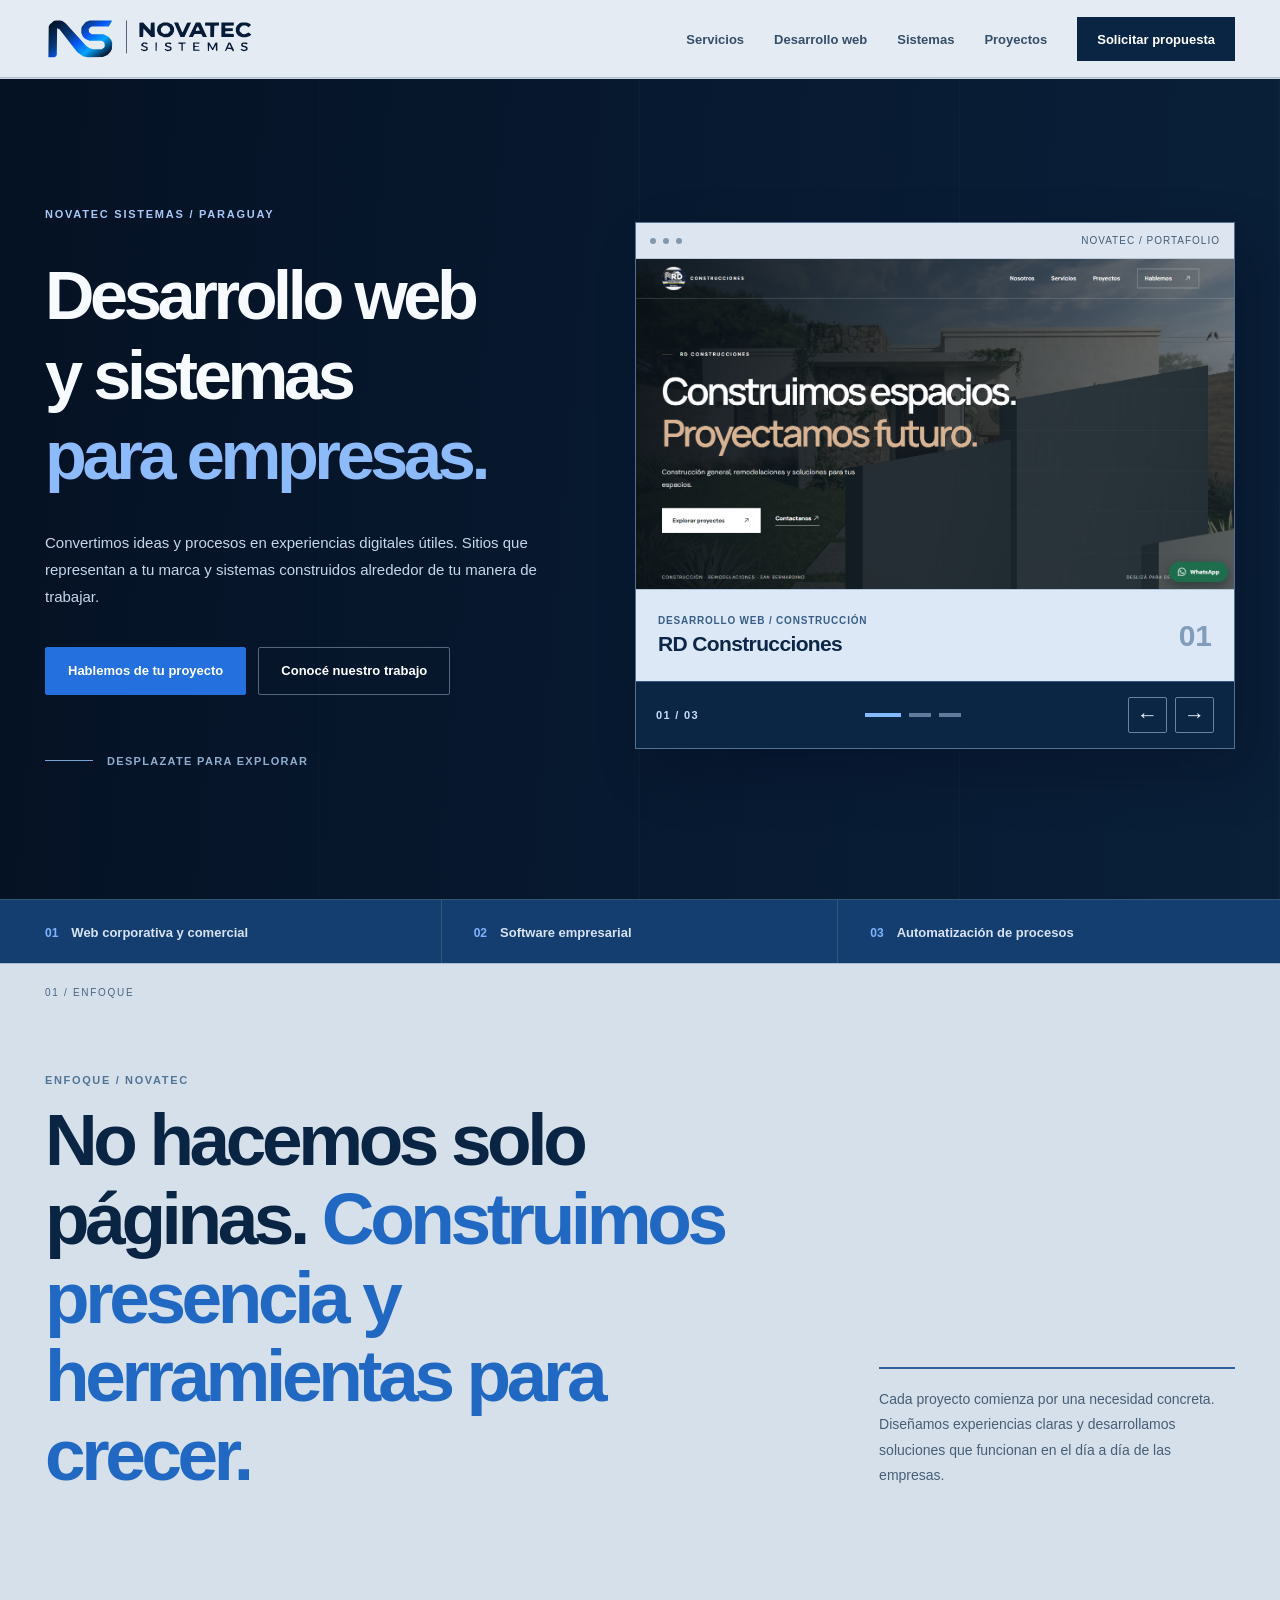
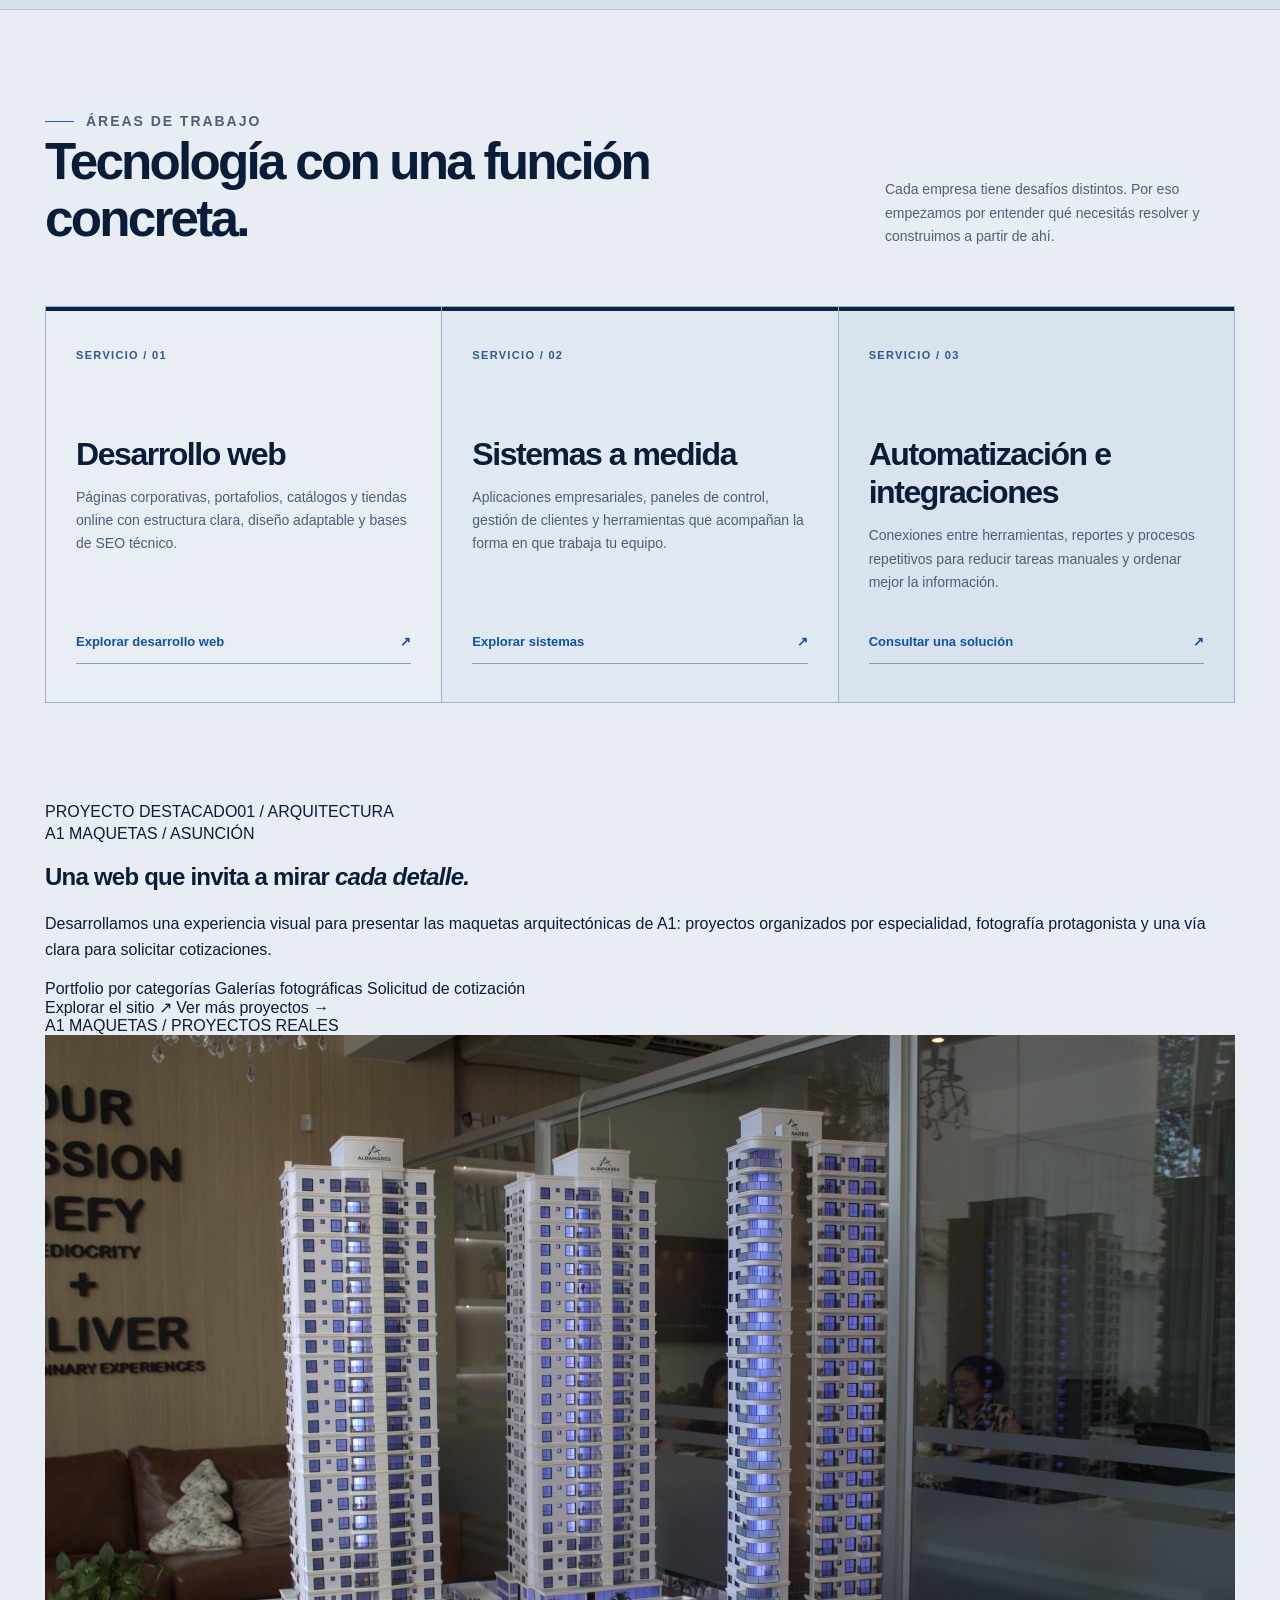
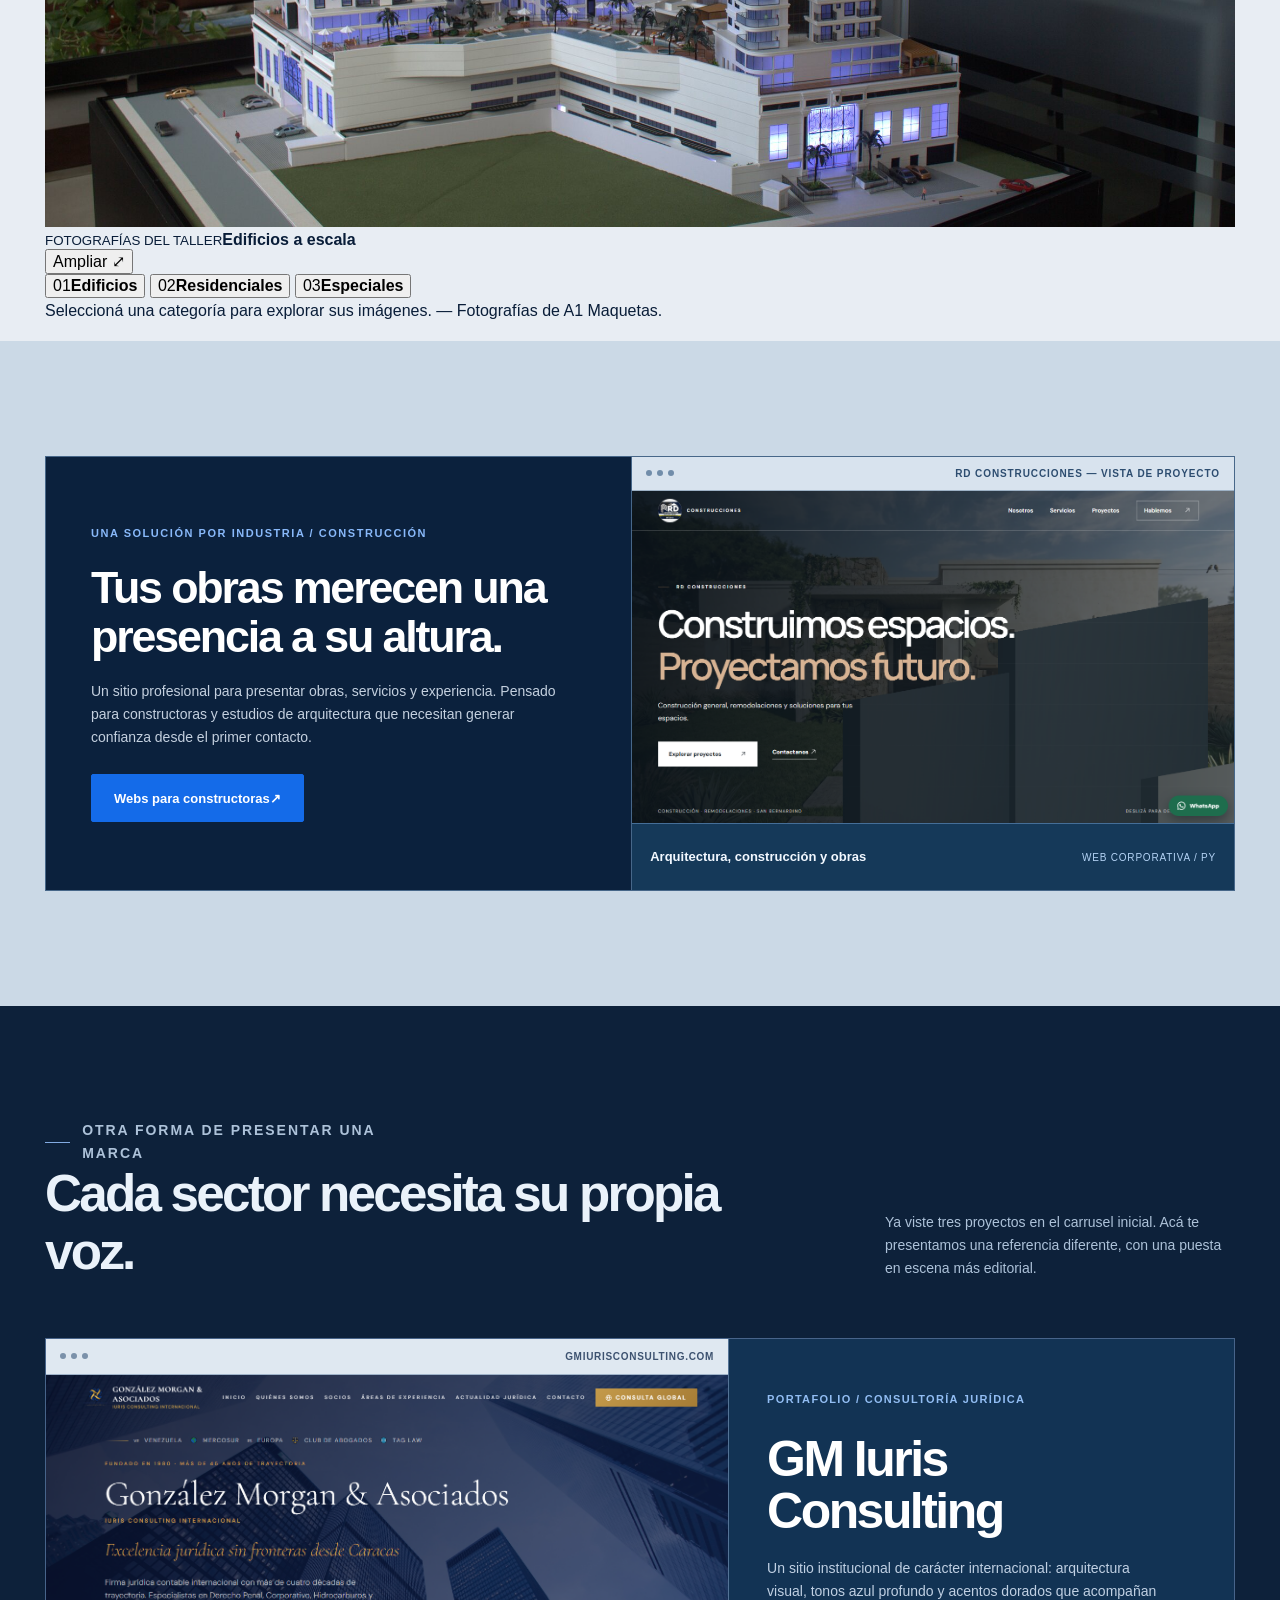
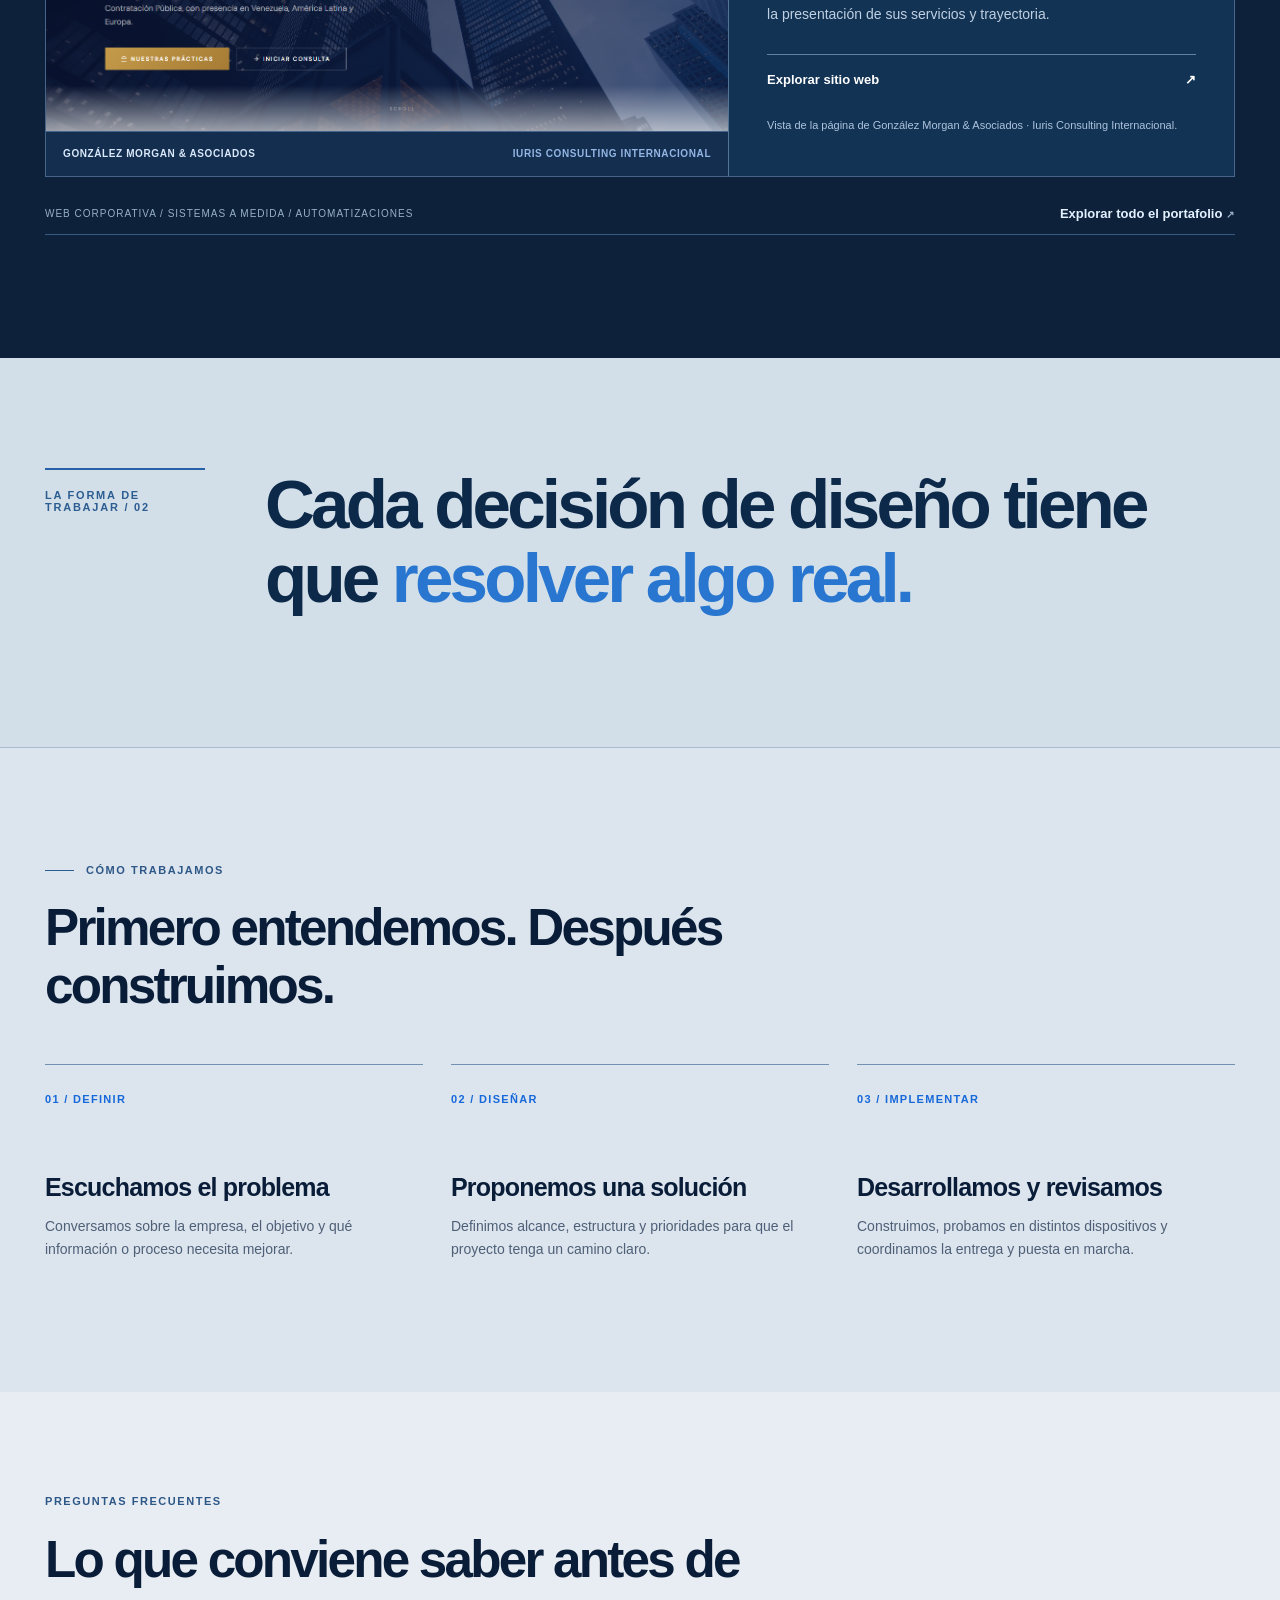
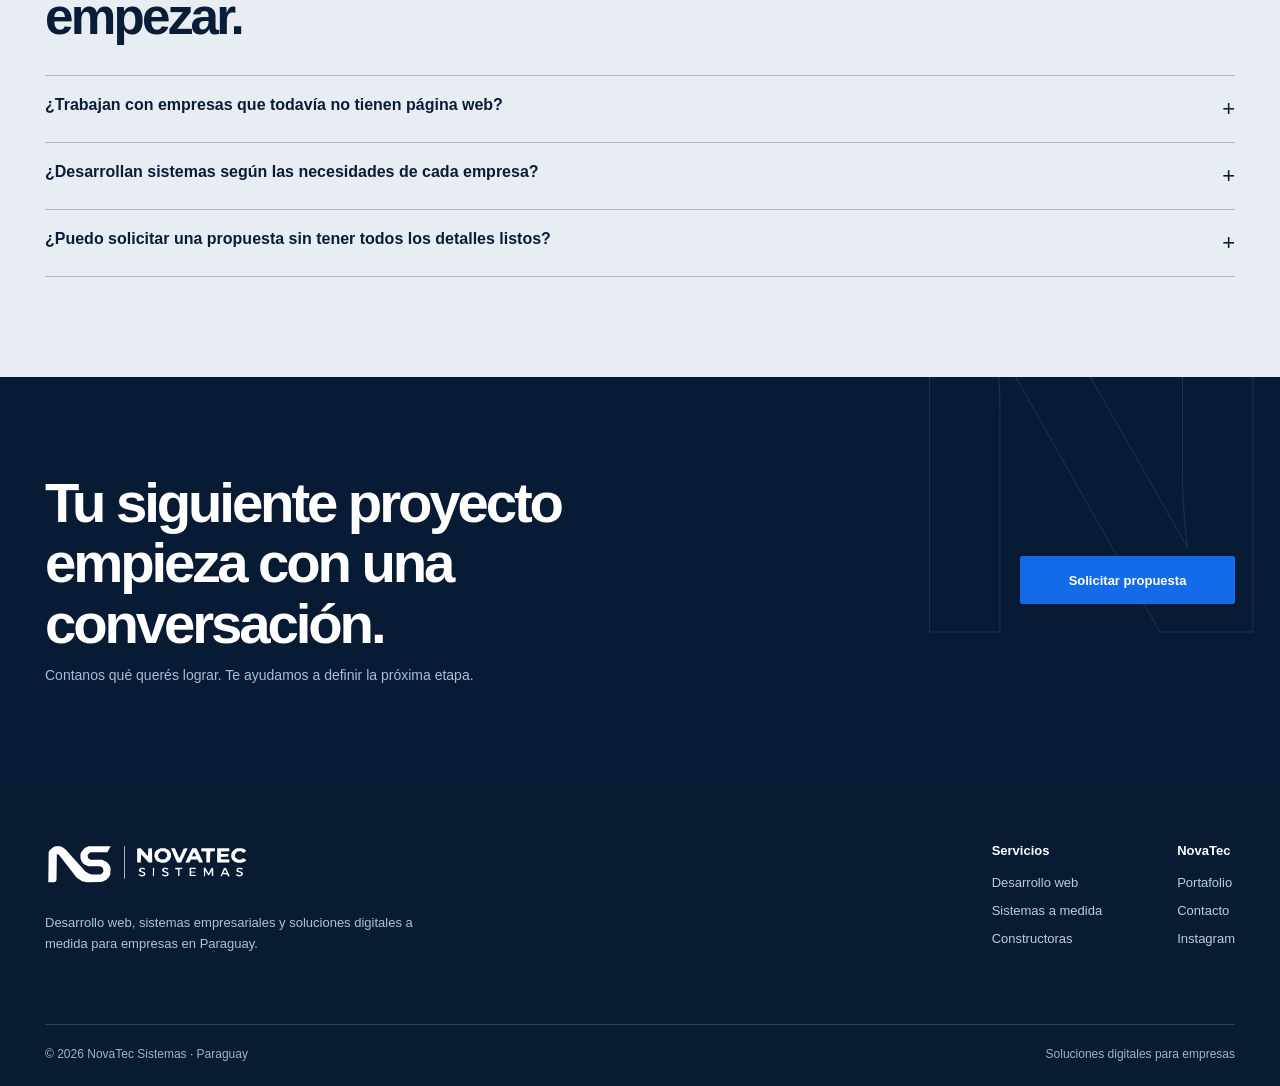
==== commit 218f42ee: "home: add immersive interactive A1 Maquetas case study" ====
--- a/index.html
+++ b/index.html
@@ -14,7 +14,7 @@
 <link rel="preload" as="image" href="img/novatec-horizontal.svg">
 <link rel="preload" as="image" href="img/portfolio/rd-construcciones.png" fetchpriority="high">
 <link rel="stylesheet" href="css/home-corporate.css?v=20261104">
-<link rel="stylesheet" href="css/cinematic-home.css?v=20261104-v6">
+<link rel="stylesheet" href="css/cinematic-home.css?v=20261114-a1">
 <meta property="og:type" content="website">
 <meta property="og:locale" content="es_PY">
 <meta property="og:site_name" content="NovaTec Sistemas">
@@ -154,6 +154,49 @@
       </div>
     </div>
   </section>
+  <!-- A1 Maquetas: interactive editorial case study -->
+  <section class="a1-spotlight" id="a1-maquetas" aria-labelledby="a1-home-title">
+    <div class="wrap a1-spotlight-grid">
+      <div class="a1-spotlight-copy" data-reveal>
+        <div class="a1-spotlight-kicker"><span>PROYECTO DESTACADO</span><span>01 / ARQUITECTURA</span></div>
+        <p class="a1-spotlight-client">A1 MAQUETAS <span aria-hidden="true">/</span> ASUNCIÓN</p>
+        <h2 id="a1-home-title">Una web que invita a mirar <em>cada detalle.</em></h2>
+        <p class="a1-spotlight-lead">Desarrollamos una experiencia visual para presentar las maquetas arquitectónicas de A1: proyectos organizados por especialidad, fotografía protagonista y una vía clara para solicitar cotizaciones.</p>
+        <div class="a1-spotlight-points" aria-label="Características del proyecto">
+          <span>Portfolio por categorías</span>
+          <span>Galerías fotográficas</span>
+          <span>Solicitud de cotización</span>
+        </div>
+        <div class="a1-spotlight-actions">
+          <a class="a1-spotlight-primary" href="https://a1maquetas.com.py/" target="_blank" rel="noopener noreferrer">Explorar el sitio <span aria-hidden="true">↗</span></a>
+          <a class="a1-spotlight-outline" href="portafolio.html">Ver más proyectos <span aria-hidden="true">→</span></a>
+        </div>
+      </div>
+      <div class="a1-gallery" data-a1-gallery data-reveal data-delay="1" role="region" aria-label="Explorá tres fotografías de trabajos de A1 Maquetas">
+        <div class="a1-gallery-chrome" aria-hidden="true">
+          <span class="a1-gallery-pips"><i></i><i></i><i></i></span>
+          <span>A1 MAQUETAS / PROYECTOS REALES</span>
+        </div>
+        <div class="a1-gallery-stage">
+          <img data-a1-image src="img/portfolio/a1-maquetas-edificios.jpg" alt="Maqueta iluminada de un conjunto de torres arquitectónicas de A1 Maquetas" width="2200" height="1465" loading="lazy" decoding="async">
+          <div class="a1-gallery-label"><small>FOTOGRAFÍAS DEL TALLER</small><strong data-a1-caption>Edificios a escala</strong></div>
+          <button class="a1-gallery-expand" type="button" data-a1-expand aria-label="Ampliar fotografía de maqueta arquitectónica">Ampliar <span aria-hidden="true">⤢</span></button>
+        </div>
+        <div class="a1-gallery-selector" role="group" aria-label="Seleccionar tipo de maqueta">
+          <button type="button" class="a1-gallery-choice" data-a1-choice data-a1-photo="img/portfolio/a1-maquetas-edificios.jpg" data-a1-alt="Maqueta iluminada de un conjunto de torres arquitectónicas de A1 Maquetas" data-a1-caption="Edificios a escala" aria-pressed="true"><span>01</span><strong>Edificios</strong></button>
+          <button type="button" class="a1-gallery-choice" data-a1-choice data-a1-photo="img/portfolio/a1-maquetas-residencial.jpg" data-a1-alt="Maqueta de edificios residenciales realizada por A1 Maquetas" data-a1-caption="Arquitectura residencial" aria-pressed="false"><span>02</span><strong>Residenciales</strong></button>
+          <button type="button" class="a1-gallery-choice" data-a1-choice data-a1-photo="img/portfolio/a1-maquetas-especiales.jpg" data-a1-alt="Maqueta de una instalación industrial a escala presentada por A1 Maquetas" data-a1-caption="Proyectos especiales" aria-pressed="false"><span>03</span><strong>Especiales</strong></button>
+        </div>
+        <p class="a1-gallery-footnote">Seleccioná una categoría para explorar sus imágenes. <span aria-hidden="true">—</span> Fotografías de A1 Maquetas.</p>
+      </div>
+    </div>
+    <dialog class="a1-gallery-dialog" data-a1-dialog aria-label="Fotografía ampliada del proyecto A1 Maquetas">
+      <div class="a1-gallery-dialog-top"><span>A1 MAQUETAS / DETALLE DEL PROYECTO</span><button type="button" data-a1-close aria-label="Cerrar fotografía ampliada">Cerrar ×</button></div>
+      <img data-a1-dialog-image src="img/portfolio/a1-maquetas-edificios.jpg" alt="Maqueta arquitectónica iluminada de A1 Maquetas" width="2200" height="1465">
+      <p data-a1-dialog-caption>Edificios a escala</p>
+    </dialog>
+  </section>
+
   <section class="section section-alt sector-film" aria-labelledby="sectores-title">
     <div class="wrap">
       <div class="specialty specialty-refined">
@@ -261,6 +304,7 @@
 })();
 </script>
 <script src="js/main.js" defer></script>
+<script src="js/a1-spotlight.js?v=20261114" defer></script>
 <script src="js/cinematic.js?v=20261104-fix2" defer></script>
 </body>
 </html>
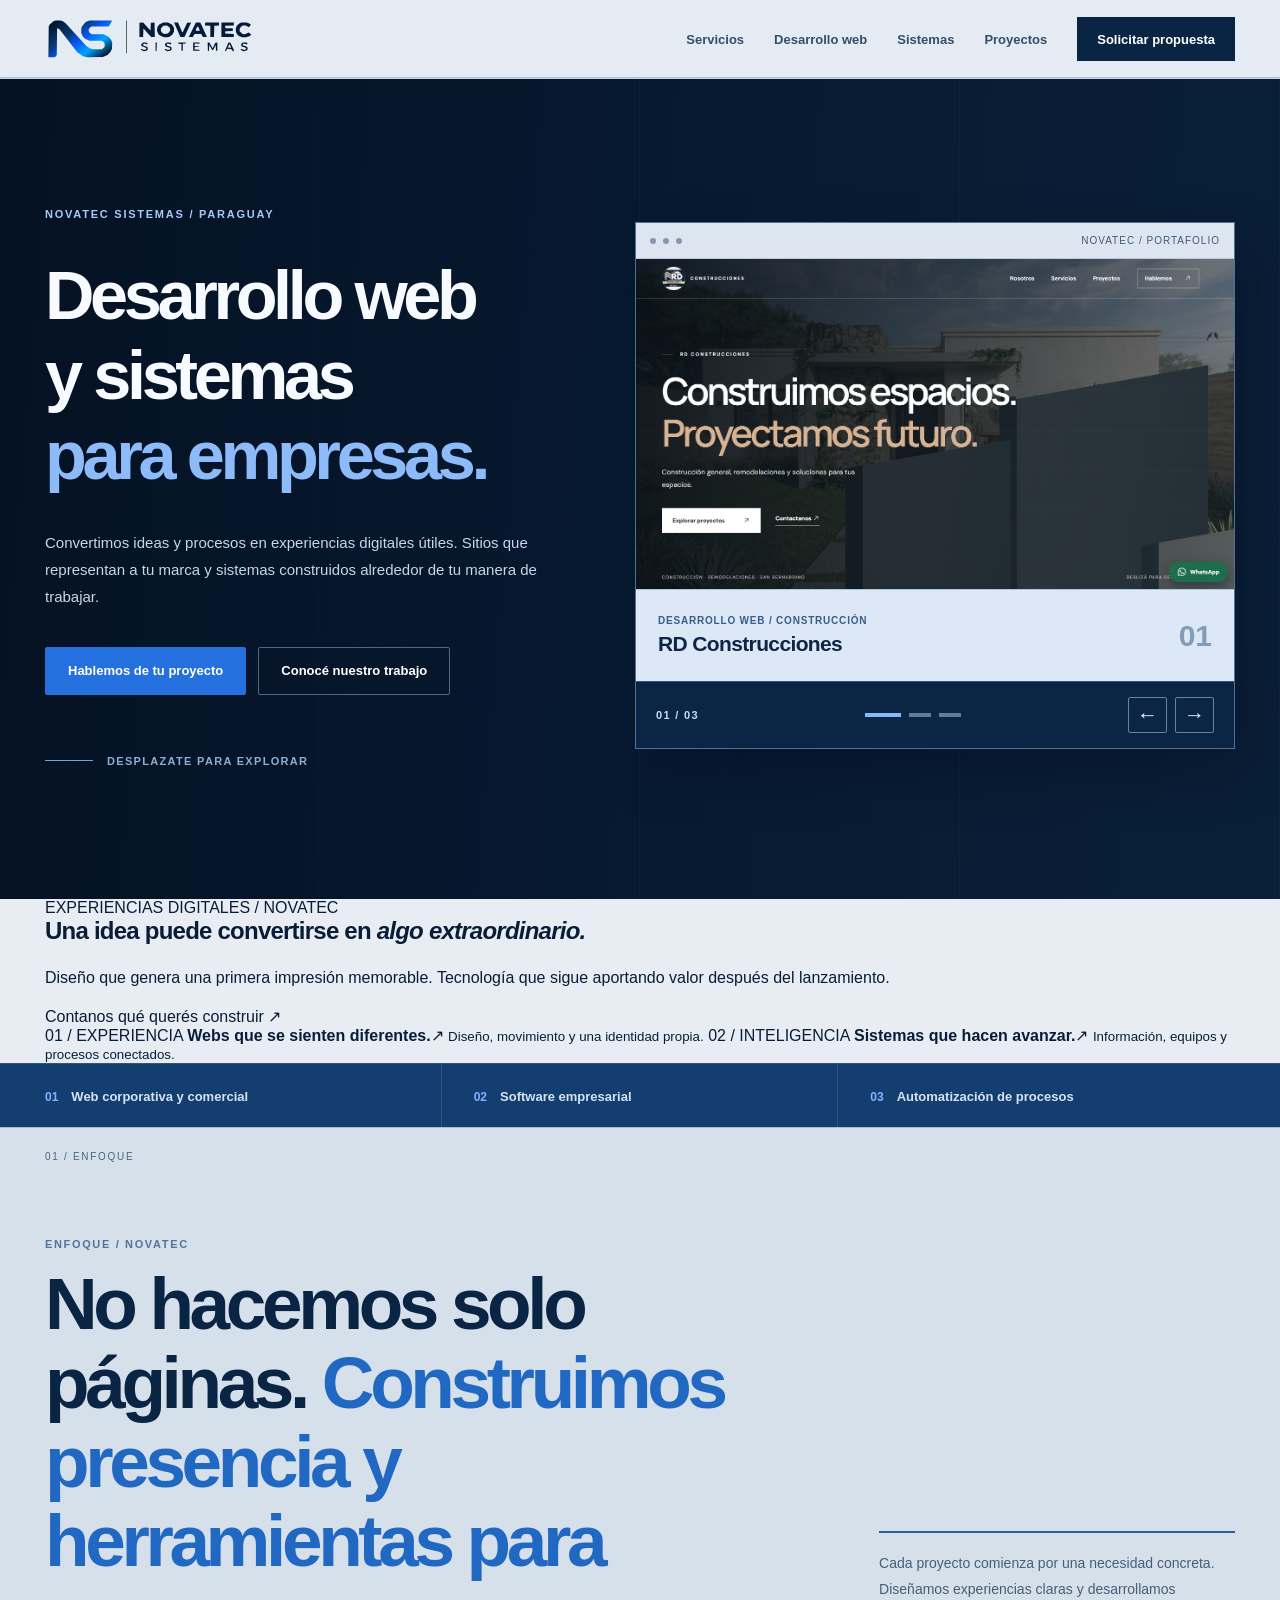
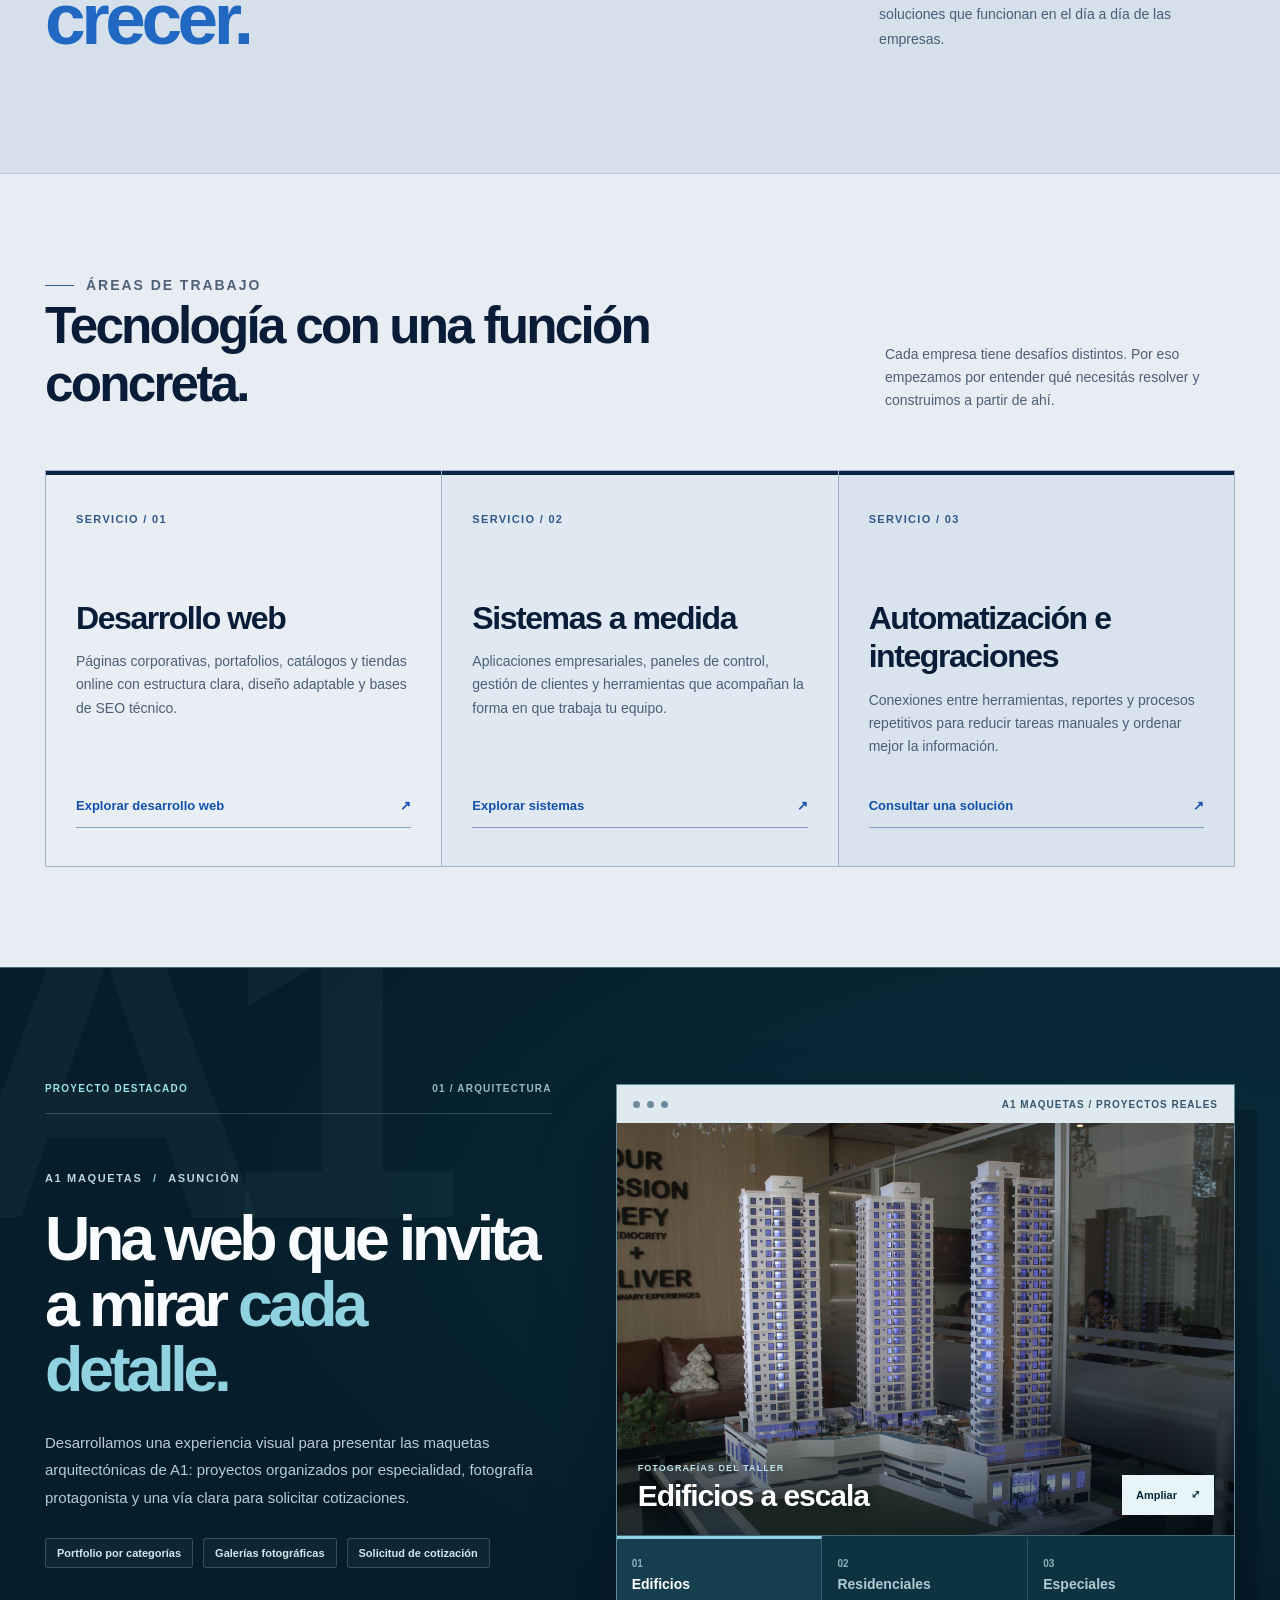
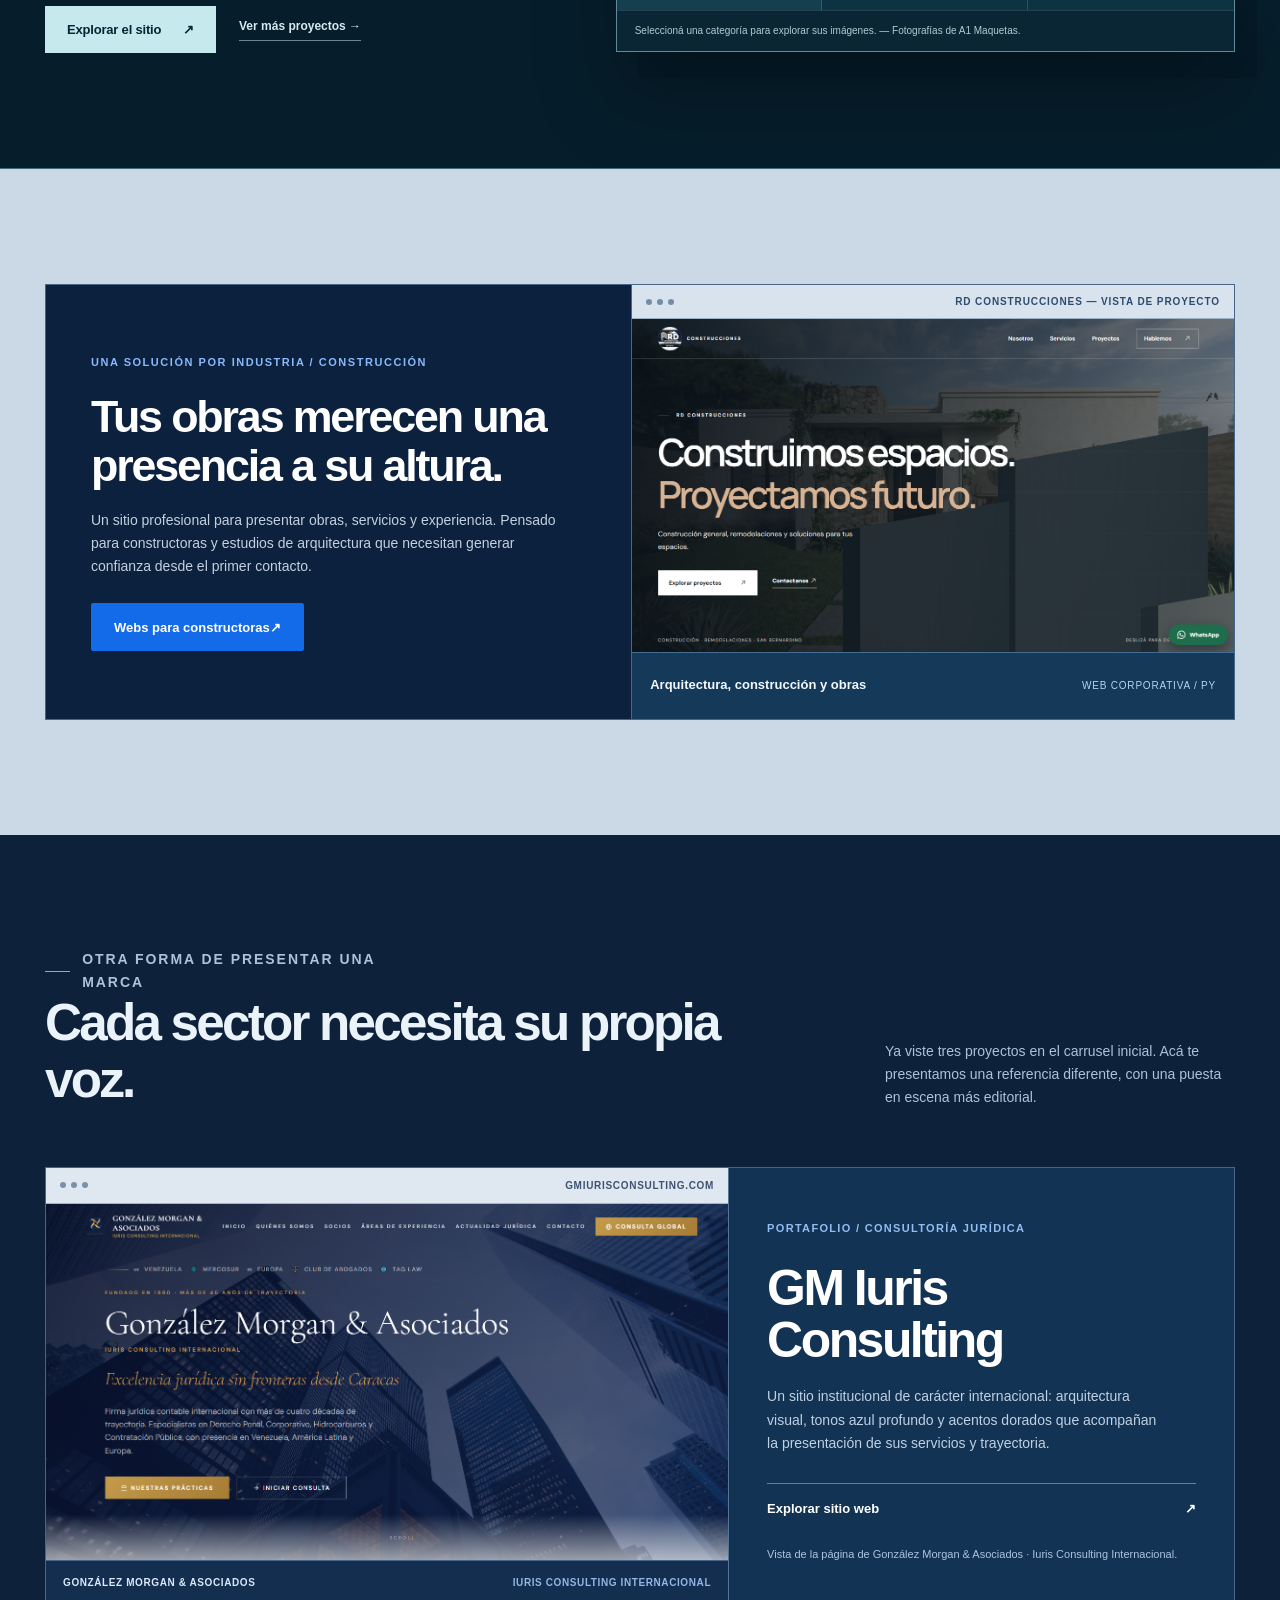
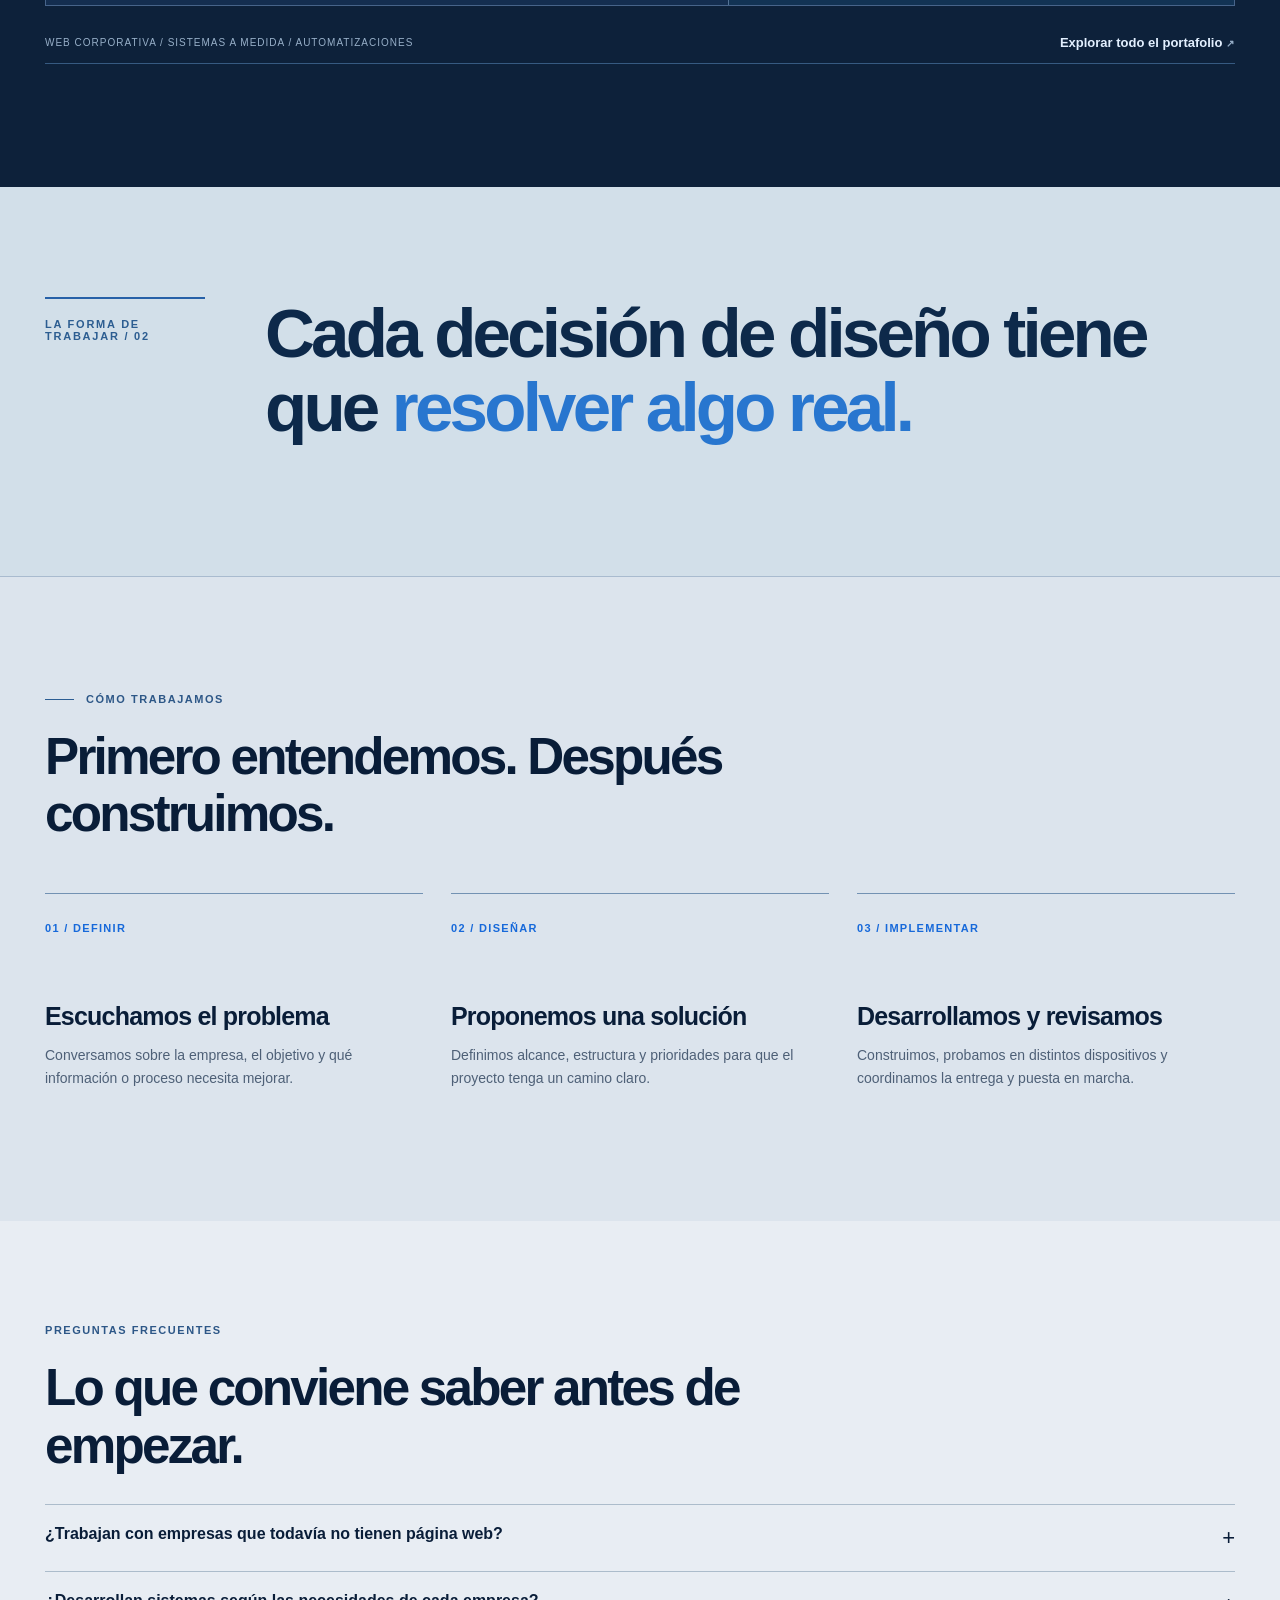
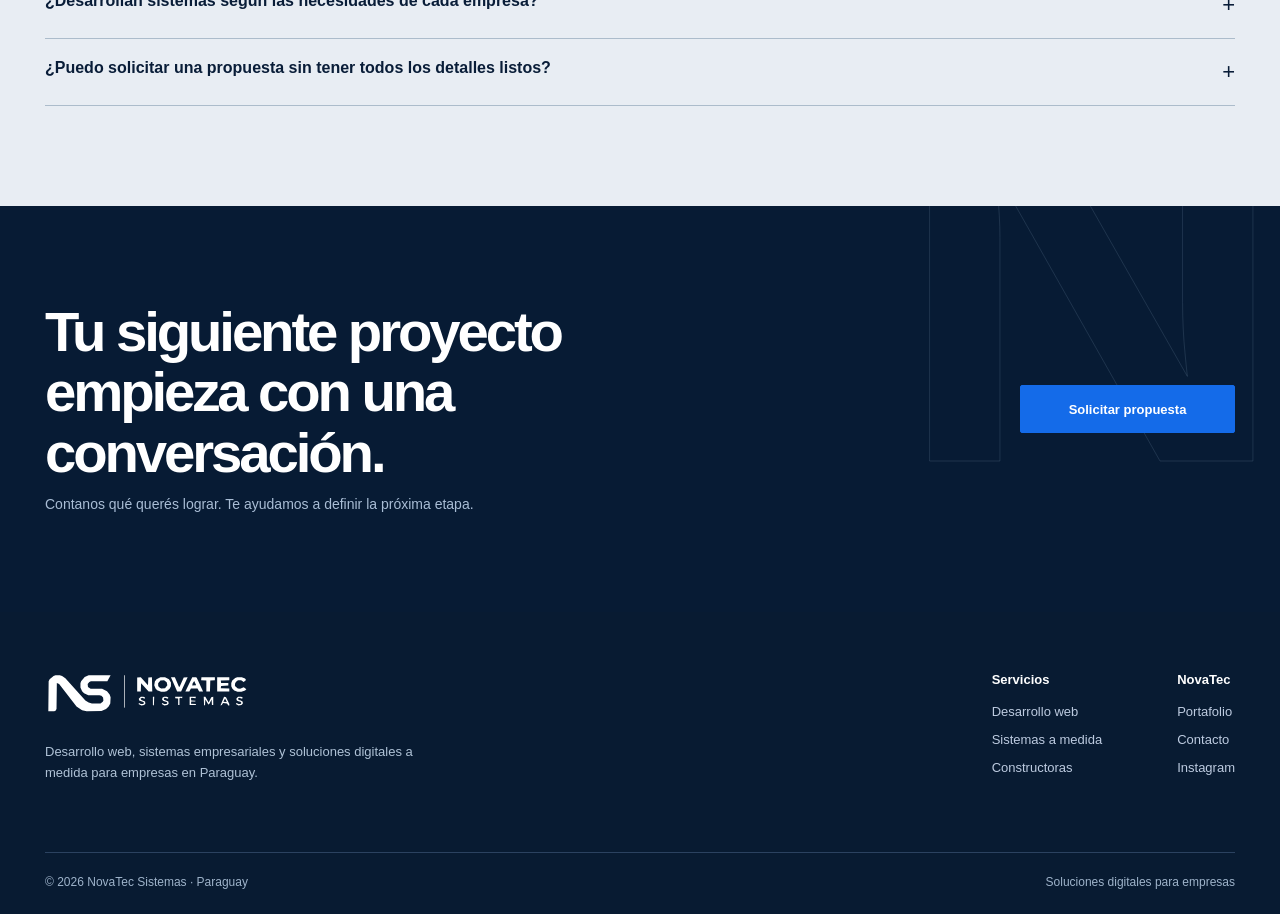
==== commit 9452174b: "feat: add cinematic editorial services showcase to homepage" ====
--- a/index.html
+++ b/index.html
@@ -15,6 +15,7 @@
 <link rel="preload" as="image" href="img/portfolio/rd-construcciones.png" fetchpriority="high">
 <link rel="stylesheet" href="css/home-corporate.css?v=20261104">
 <link rel="stylesheet" href="css/cinematic-home.css?v=20261114-a1">
+<link rel="stylesheet" href="css/weekly-evolution.css?v=20261123">
 <meta property="og:type" content="website">
 <meta property="og:locale" content="es_PY">
 <meta property="og:site_name" content="NovaTec Sistemas">
@@ -110,6 +111,30 @@
       </div>
     </div>
   </section>
+  <section class="nv-evolution" aria-labelledby="evolution-title">
+    <div class="wrap nv-evolution-inner">
+      <div class="nv-evolution-heading" data-reveal>
+        <span class="nv-evolution-kicker"><span class="nv-evolution-signal" aria-hidden="true"></span> EXPERIENCIAS DIGITALES / NOVATEC</span>
+        <h2 id="evolution-title">Una idea puede convertirse en <em>algo extraordinario.</em></h2>
+        <p>Diseño que genera una primera impresión memorable. Tecnología que sigue aportando valor después del lanzamiento.</p>
+        <a href="contacto.html" class="nv-evolution-link">Contanos qué querés construir <span aria-hidden="true">↗</span></a>
+      </div>
+      <div class="nv-evolution-grid" aria-label="Explorá nuestras especialidades">
+        <a class="nv-evolution-card" href="desarrollo-web-empresas.html" data-reveal data-delay="1">
+          <span class="nv-evolution-number">01 / EXPERIENCIA</span>
+          <span class="nv-evolution-art nv-evolution-art-web" aria-hidden="true"><i></i><i></i><i></i></span>
+          <span class="nv-evolution-card-bottom"><strong>Webs que se sienten diferentes.</strong><span aria-hidden="true">↗</span></span>
+          <small>Diseño, movimiento y una identidad propia.</small>
+        </a>
+        <a class="nv-evolution-card" href="software.html" data-reveal data-delay="2">
+          <span class="nv-evolution-number">02 / INTELIGENCIA</span>
+          <span class="nv-evolution-art nv-evolution-art-systems" aria-hidden="true"><i></i><i></i><i></i><i></i></span>
+          <span class="nv-evolution-card-bottom"><strong>Sistemas que hacen avanzar.</strong><span aria-hidden="true">↗</span></span>
+          <small>Información, equipos y procesos conectados.</small>
+        </a>
+      </div>
+    </div>
+  </section>
   <div class="index-bar">
     <div class="wrap index-inner">
       <div><strong>01</strong><span>Web corporativa y comercial</span></div>
--- a/css/cinematic-home.css
+++ b/css/cinematic-home.css
@@ -626,3 +626,169 @@
     flex-shrink:0;
   }
 }
+
+
+/* A1 project chapter — an interactive gallery with client photography, no stock imagery. */
+.a1-spotlight{
+  position:relative;isolation:isolate;overflow:hidden;
+  padding:clamp(78px,9vw,136px) 0;
+  color:#eef9fc;background:#061e2b;
+  border-block:1px solid #426b79;
+}
+.a1-spotlight:before{
+  content:"A1";position:absolute;z-index:-1;top:-130px;left:-55px;
+  font-size:clamp(250px,35vw,575px);line-height:1;font-weight:800;
+  letter-spacing:-.115em;color:rgba(191,236,244,.035);pointer-events:none
+}
+.a1-spotlight:after{
+  content:"";position:absolute;z-index:-1;inset:0;pointer-events:none;
+  background:radial-gradient(ellipse at 90% 30%,rgba(34,147,169,.13),transparent 58%);
+}
+.a1-spotlight-grid{
+  display:grid;grid-template-columns:minmax(0,.9fr) minmax(0,1.1fr);
+  align-items:center;gap:clamp(30px,5vw,86px);
+}
+.a1-spotlight-grid > *{min-width:0}
+.a1-spotlight-kicker{
+  display:flex;align-items:center;justify-content:space-between;gap:14px;
+  padding-bottom:19px;border-bottom:1px solid rgba(191,229,236,.22);
+  color:#99b8c6;font-size:10px;font-weight:700;letter-spacing:.12em;
+}
+.a1-spotlight-kicker span:first-child{color:#9ce2eb}
+.a1-spotlight-client{
+  margin:55px 0 19px;letter-spacing:.15em;font-size:11px;font-weight:800;color:#bdd5dd;
+}
+.a1-spotlight-client span{color:#7ec8d8;margin:0 6px}
+.a1-spotlight h2{
+  margin:0 0 27px;color:#f9fcff;
+  font-size:clamp(43px,4.9vw,71px);letter-spacing:-.067em;line-height:1.04;
+  font-weight:800;max-width:640px;overflow-wrap:break-word;
+}
+.a1-spotlight h2 em{font-style:normal;color:#91d2e1}
+.a1-spotlight-lead{max-width:560px;font-size:15px;line-height:1.83;color:#b9cbd6;margin-bottom:27px}
+.a1-spotlight-points{display:flex;flex-wrap:wrap;gap:8px 10px;margin:0 0 38px}
+.a1-spotlight-points span{
+  padding:8px 11px;font-size:11px;font-weight:600;color:#d1e7ed;
+  border:1px solid rgba(166,221,235,.23);
+  background:rgba(202,233,241,.045);border-radius:3px;
+}
+.a1-spotlight-actions{display:flex;flex-wrap:wrap;gap:14px 23px;align-items:center}
+.a1-spotlight-primary{
+  display:inline-flex;align-items:center;justify-content:space-between;gap:22px;
+  padding:15px 21px;color:#042635;background:#c5e9ec;
+  font-size:13px;font-weight:800;letter-spacing:-.015em;
+  border:1px solid #c5e9ec;
+  transition:transform .22s ease,background .22s ease;
+}
+.a1-spotlight-primary:hover{transform:translateY(-3px);background:white}
+.a1-spotlight-outline{font-size:12px;font-weight:750;color:#d7eaf2;border-bottom:1px solid rgba(207,238,244,.5);padding-bottom:7px}
+.a1-spotlight-outline:hover{color:white;border-color:white}
+.a1-gallery{
+  overflow:hidden;min-width:0;
+  border:1px solid rgba(168,213,228,.56);
+  background:#092938;
+  box-shadow:22px 26px 0 rgba(2,16,26,.28),0 45px 75px rgba(0,0,0,.26);
+}
+.a1-gallery-chrome{
+  display:flex;align-items:center;justify-content:space-between;gap:15px;
+  height:38px;padding:0 16px;background:#dfeaf0;color:#36566c;
+  font-size:10px;letter-spacing:.10em;font-weight:700;
+}
+.a1-gallery-chrome > span:last-child{overflow:hidden;text-overflow:ellipsis;white-space:nowrap}
+.a1-gallery-pips{display:flex;gap:7px;align-items:center;flex-shrink:0}
+.a1-gallery-pips i{display:block;width:7px;height:7px;border-radius:50%;background:#6c8a9e}
+.a1-gallery-stage{
+  width:100%;aspect-ratio:2200/1465;position:relative;overflow:hidden;
+  background:#071b23;
+}
+.a1-gallery-stage>img{
+  width:100%;height:100%;display:block;object-fit:contain;object-position:center center;
+  transition:opacity .3s ease;filter:saturate(.97);
+}
+.a1-gallery-stage>img.is-changing{opacity:.45}
+.a1-gallery-stage:after{
+  content:"";position:absolute;inset:58% 0 0;pointer-events:none;
+  background:linear-gradient(transparent,rgba(2,17,26,.69));
+}
+.a1-gallery-label{position:absolute;bottom:21px;left:21px;z-index:2;display:flex;flex-direction:column;gap:6px;max-width:56%;text-shadow:0 2px 12px rgba(0,0,0,.6)}
+.a1-gallery-label small{color:#c2e2e8;font-size:9px;font-weight:700;letter-spacing:.12em}
+.a1-gallery-label strong{color:#fff;font-size:clamp(18px,2.5vw,30px);line-height:1.14;letter-spacing:-.035em}
+.a1-gallery-expand{
+  position:absolute;bottom:20px;right:20px;z-index:3;
+  min-height:40px;padding:10px 14px;color:#062638;background:#e7f4f8;
+  border:0;cursor:pointer;font-weight:700;font-size:11px;
+  display:inline-flex;align-items:center;gap:14px;
+}
+.a1-gallery-expand:hover{background:white}
+.a1-gallery-selector{
+  display:grid;grid-template-columns:repeat(3,minmax(0,1fr));
+  gap:0;border-top:1px solid rgba(174,216,229,.32);background:#0d3242;
+}
+.a1-gallery-choice{
+  min-width:0;display:flex;flex-direction:column;justify-content:center;align-items:flex-start;
+  gap:7px;padding:19px 15px 18px;border:0;
+  border-top:3px solid transparent;border-right:1px solid rgba(179,216,224,.19);
+  cursor:pointer;background:transparent;color:#b2cbd2;text-align:left;
+  transition:background .2s,border-color .2s,color .2s;
+}
+.a1-gallery-choice:last-child{border-right:0}
+.a1-gallery-choice span{font-size:10px;color:#8bb0c1;font-weight:700}
+.a1-gallery-choice strong{font-size:clamp(11px,1.3vw,14px);font-weight:700;overflow-wrap:anywhere}
+.a1-gallery-choice[aria-pressed="true"]{background:#153e4f;border-top-color:#8dcfe2;color:#fff}
+.a1-gallery-choice:hover{background:#1d4c5e;color:#fff}
+.a1-gallery-footnote{
+  margin:0;padding:12px 18px;font-size:10px;line-height:1.65;
+  color:#b2cad1;background:#0a2635;border-top:1px solid rgba(174,216,229,.16)
+}
+.a1-spotlight :is(a,button):focus-visible{outline:3px solid #c0f4ff;outline-offset:3px}
+.a1-gallery-dialog{
+  position:fixed;inset:0;margin:auto;width:min(1140px,calc(100vw - 30px));
+  max-height:calc(100dvh - 30px);padding:0;overflow:auto;color:#f4fbff;
+  background:#071a25;border:1px solid #87acbb;box-shadow:0 40px 100px rgba(0,0,0,.65);
+}
+.a1-gallery-dialog::backdrop{background:rgba(1,12,21,.86);backdrop-filter:blur(5px)}
+.a1-gallery-dialog-top{
+  display:flex;align-items:center;justify-content:space-between;gap:16px;
+  padding:13px 16px;font-size:10px;font-weight:700;letter-spacing:.1em;
+}
+.a1-gallery-dialog-top button{
+  padding:9px 12px;cursor:pointer;color:#042234;background:#d7eef3;border:0;
+  font-size:12px;font-weight:800;letter-spacing:normal
+}
+.a1-gallery-dialog>img{
+  display:block;width:100%;height:auto;max-height:calc(100dvh - 170px);
+  object-fit:contain;background:#071b25
+}
+.a1-gallery-dialog>p{
+  padding:15px 18px;margin:0;font-size:13px;color:#c4dee5;
+}
+@media(max-width:970px){
+  .a1-spotlight-grid{grid-template-columns:minmax(0,1fr);gap:36px}
+  .a1-spotlight-copy{max-width:750px}
+  .a1-spotlight-client{margin-top:35px}
+  .a1-gallery{max-width:820px;width:100%;margin-inline:auto}
+}
+@media(max-width:620px){
+  .a1-spotlight{padding:65px 0 72px}
+  .a1-spotlight:before{font-size:250px;top:-40px;opacity:.5}
+  .a1-spotlight h2{font-size:clamp(39px,10.5vw,55px)}
+  .a1-spotlight-lead{font-size:14px}
+  .a1-spotlight-points{margin-bottom:29px}
+  .a1-spotlight-kicker{font-size:9px;gap:8px}
+  .a1-spotlight-actions{flex-direction:column;align-items:stretch;gap:21px}
+  .a1-spotlight-primary{justify-content:center}
+  .a1-spotlight-outline{text-align:center;align-self:center}
+  .a1-gallery{box-shadow:0 20px 34px rgba(0,0,0,.23)}
+  .a1-gallery-chrome{font-size:8px;height:33px;padding-inline:10px}
+  .a1-gallery-label{bottom:13px;left:12px;max-width:57%}
+  .a1-gallery-label small{font-size:8px}
+  .a1-gallery-label strong{font-size:clamp(17px,5vw,22px)}
+  .a1-gallery-expand{bottom:12px;right:10px;min-height:35px;padding:8px 11px;font-size:10px}
+  .a1-gallery-choice{padding:13px 8px 14px}
+  .a1-gallery-choice strong{font-size:11px}
+  .a1-gallery-footnote{font-size:9px}
+  .a1-gallery-dialog-top{font-size:8px;gap:8px}
+}
+@media(prefers-reduced-motion:reduce){
+  .a1-spotlight-primary,.a1-gallery-stage>img,.a1-gallery-choice{transition:none!important;transform:none!important}
+}
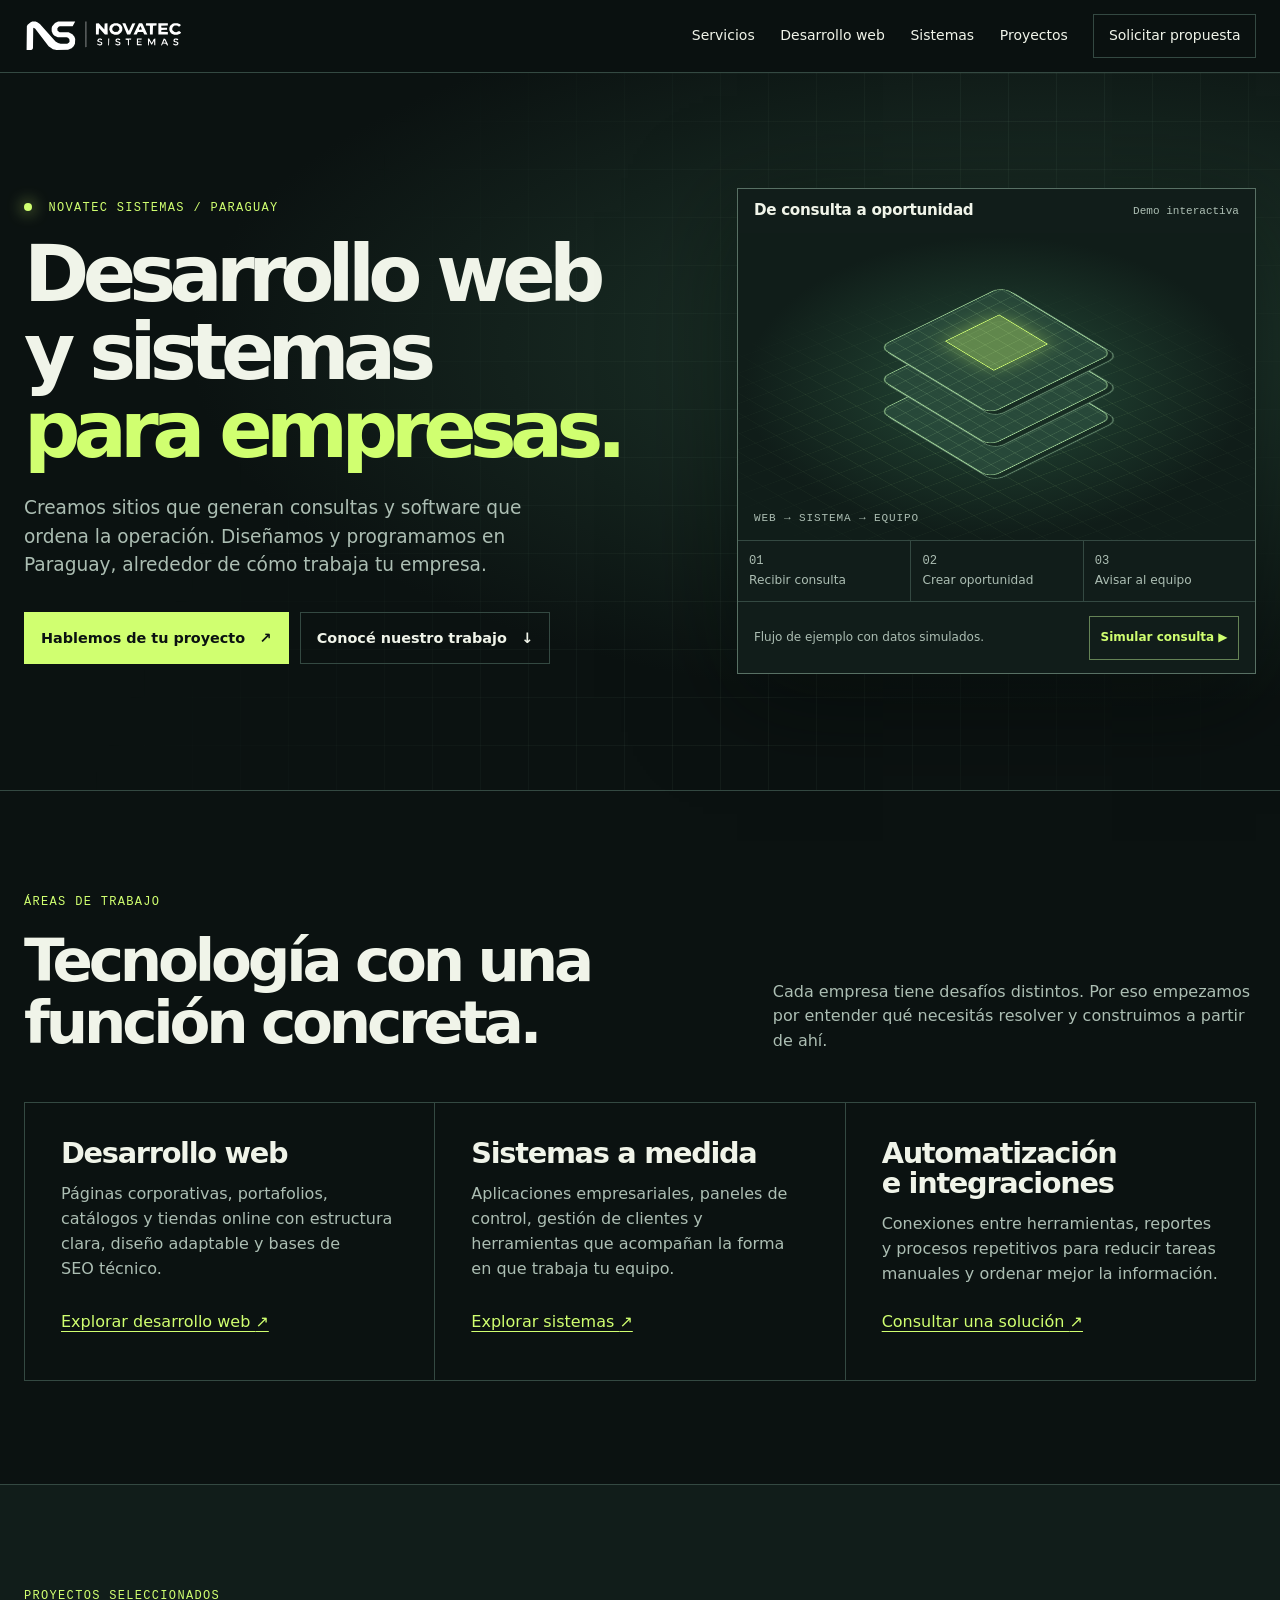
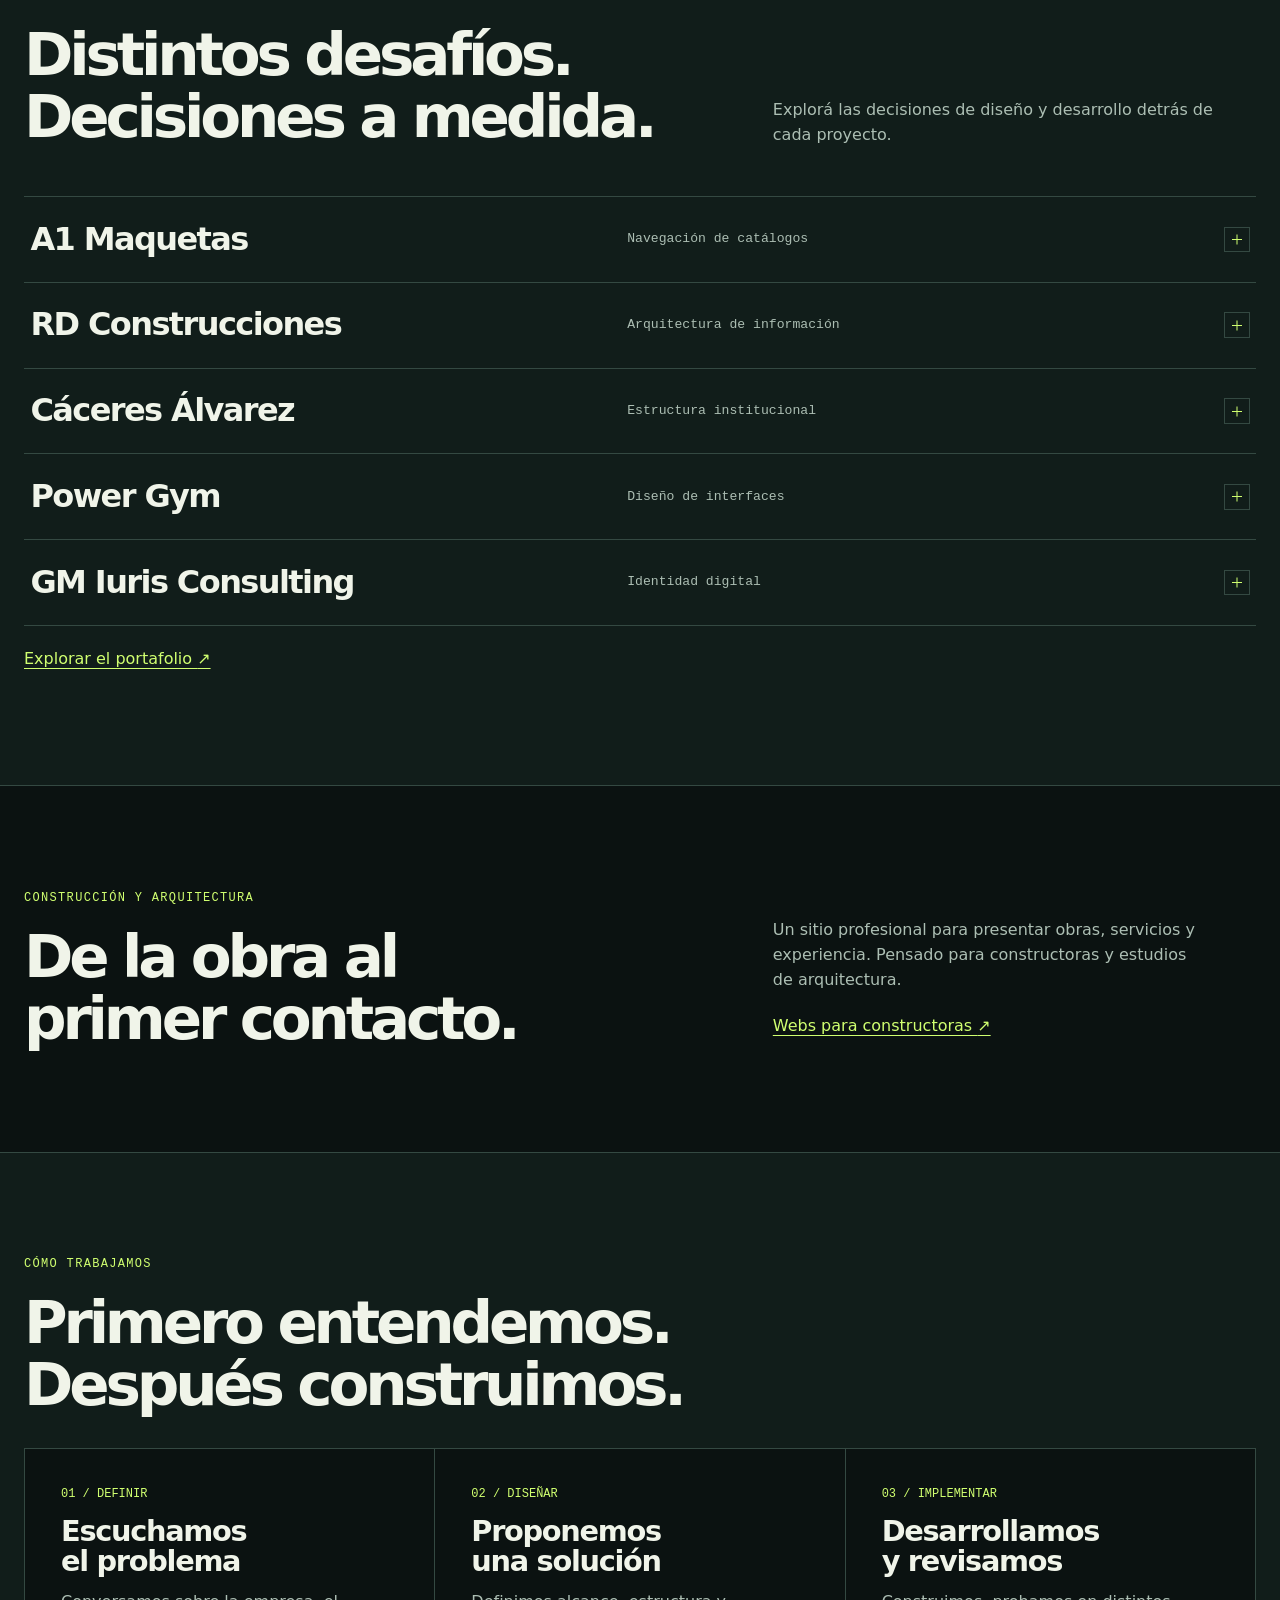
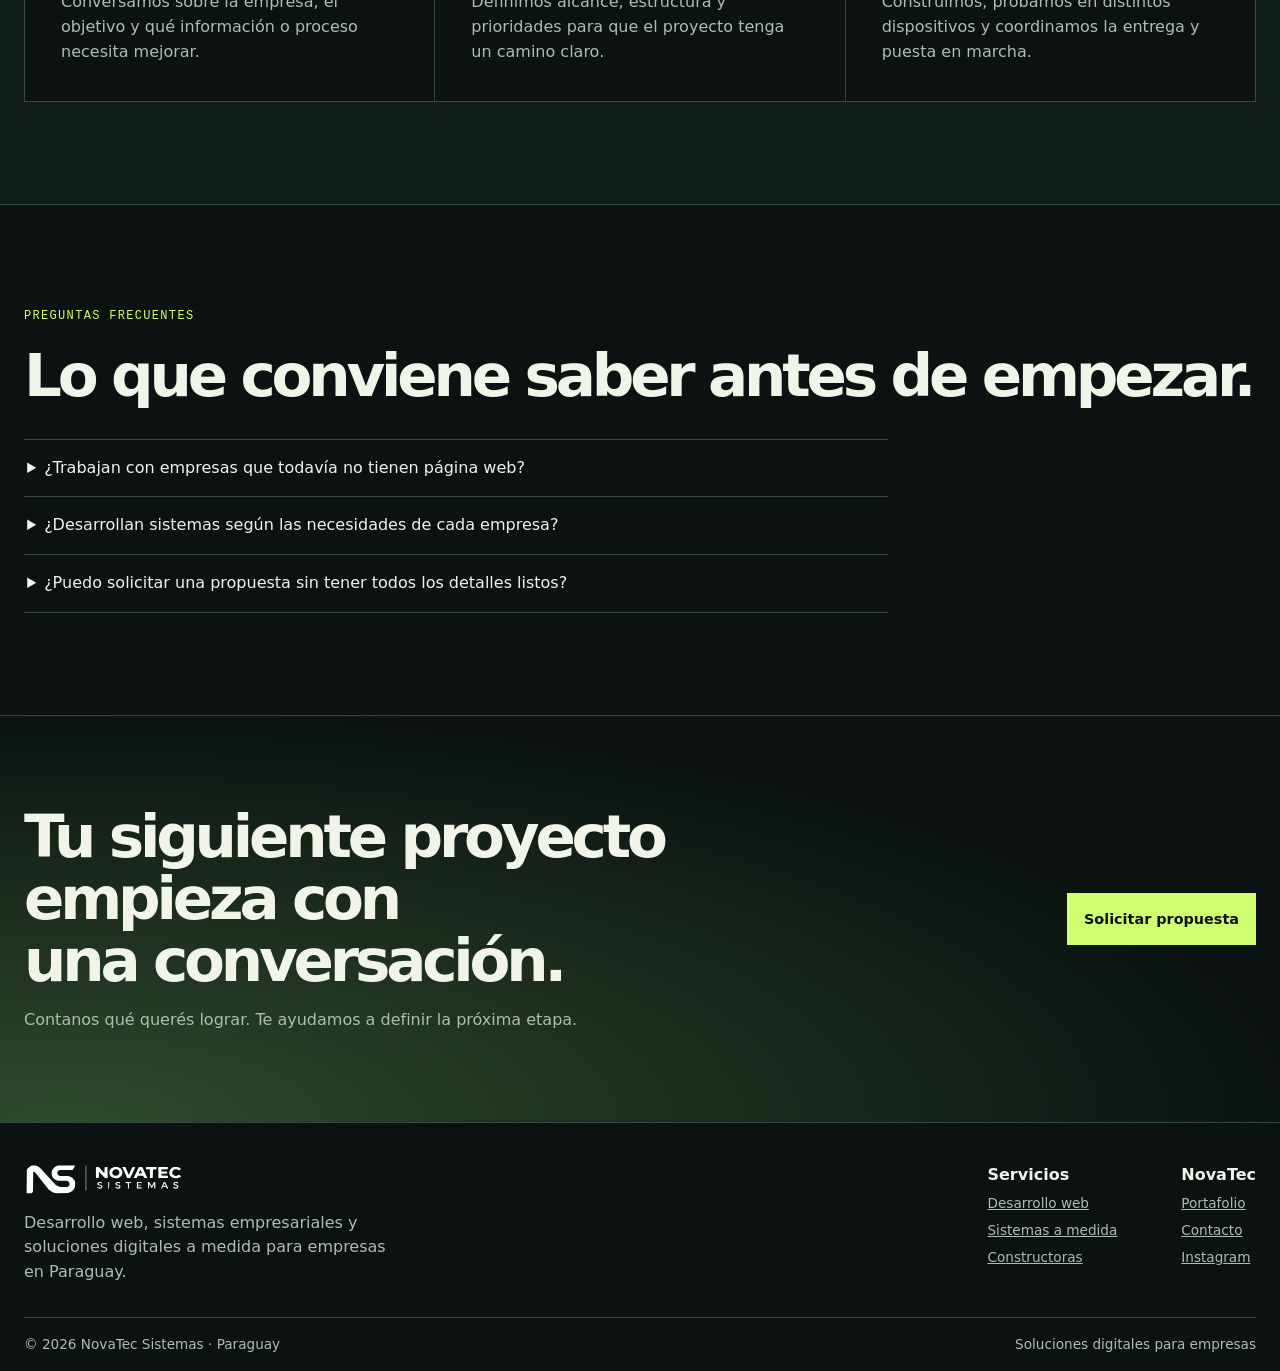
==== commit 045b9f49: "Rediseñar portada de NovaTec" ====
--- a/index.html
+++ b/index.html
@@ -7,15 +7,11 @@
 <meta name="description" content="Diseñamos páginas web, sistemas empresariales y automatizaciones a medida en Paraguay. Conocé proyectos de NovaTec Sistemas y solicitá tu propuesta.">
 <meta name="robots" content="index, follow, max-image-preview:large">
 <meta name="author" content="NovaTec Sistemas">
-<meta name="theme-color" content="#0a2444">
+<meta name="theme-color" content="#0b1211">
 <meta name="google-site-verification" content="OSgHoHdo01-KzYPgR-IHtyJBJacFvOIVgksFE3Ezykw">
 <link rel="canonical" href="https://novatec.com.py/">
 <link rel="icon" href="img/novatec-isotipo.svg" type="image/svg+xml">
 <link rel="preload" as="image" href="img/novatec-horizontal.svg">
-<link rel="preload" as="image" href="img/portfolio/rd-construcciones.png" fetchpriority="high">
-<link rel="stylesheet" href="css/home-corporate.css?v=20261104">
-<link rel="stylesheet" href="css/cinematic-home.css?v=20261114-a1">
-<link rel="stylesheet" href="css/weekly-evolution.css?v=20261123">
 <meta property="og:type" content="website">
 <meta property="og:locale" content="es_PY">
 <meta property="og:site_name" content="NovaTec Sistemas">
@@ -34,8 +30,9 @@
  ]
 }
 </script>
+<link rel="stylesheet" href="css/studio.css?v=1">
 </head>
-<body class="cinema-home">
+<body>
 <a href="#contenido" class="skip">Saltar al contenido</a>
 <header class="nv-header">
   <div class="nv-header-inner">
@@ -47,7 +44,7 @@
       <a href="portafolio.html">Proyectos</a>
       <a href="contacto.html" class="nav-link-cta">Solicitar propuesta</a>
     </nav>
-    <button class="nav-toggle" id="nav-toggle" type="button" aria-label="Abrir menú" aria-controls="nav-mobile" aria-expanded="false">☰</button>
+    <button class="nav-toggle" id="nav-toggle" type="button" aria-label="Abrir menú" aria-controls="nav-mobile" aria-expanded="false" hidden>☰</button>
   </div>
   <nav class="nav-mobile" id="nav-mobile" aria-label="Navegación móvil">
     <a href="#servicios">Servicios</a>
@@ -59,119 +56,63 @@
   </nav>
 </header>
 <main id="contenido">
-  <section class="hero hero-cinema" aria-labelledby="hero-title">
-    <div class="hero-cinema-lines" aria-hidden="true"></div>
+  <section class="studio-hero" aria-labelledby="hero-title">
     <div class="wrap hero-grid">
-      <div>
-        <p class="eyebrow hero-eyebrow">NOVATEC SISTEMAS <span aria-hidden="true">/</span> PARAGUAY</p>
-        <h1 id="hero-title">
-          <span class="hero-line"><span>Desarrollo web</span></span>
-          <span class="hero-line"><span>y sistemas</span></span>
-          <span class="hero-line"><span class="hero-accent">para empresas.</span></span>
-        </h1>
-        <p class="hero-text">Convertimos ideas y procesos en experiencias digitales útiles. Sitios que representan a tu marca y sistemas construidos alrededor de tu manera de trabajar.</p>
+      <div class="hero-copy">
+        <p class="eyebrow"><span class="signal" aria-hidden="true"></span> NovaTec Sistemas / Paraguay</p>
+        <h1 id="hero-title">Desarrollo web<br class="wide-break"> y sistemas <em>para empresas.</em></h1>
+        <p class="hero-text">Creamos sitios que generan consultas y software que ordena la operación. Diseñamos y programamos en Paraguay, alrededor de cómo trabaja tu empresa.</p>
         <div class="actions">
-          <a href="contacto.html" class="btn btn-blue">Hablemos de tu proyecto</a>
-          <a href="#proyectos" class="btn btn-outline">Conocé nuestro trabajo</a>
+          <a href="contacto.html" class="btn btn-blue">Hablemos de tu proyecto <span aria-hidden="true">↗</span></a>
+          <a href="#proyectos" class="btn btn-outline">Conocé nuestro trabajo <span aria-hidden="true">↓</span></a>
         </div>
-        <div class="hero-overline" aria-hidden="true">DESPLAZATE PARA EXPLORAR</div>
-      </div>
-      <div class="hero-showcase" aria-label="Proyectos destacados de NovaTec">
-        <div class="showcase-shell" data-carousel data-autoplay="6500" role="region" aria-roledescription="carrusel" aria-label="Proyectos destacados">
-          <div class="showcase-browser" aria-hidden="true"><i></i><i></i><i></i><span>NOVATEC / PORTAFOLIO</span></div>
-          <div class="carousel-viewport" tabindex="0" aria-label="Proyectos destacados. Usá las flechas del teclado o los botones para navegar">
-            <div class="carousel-track">
-              <article class="carousel-slide" role="group" aria-roledescription="diapositiva" aria-label="1 de 3, RD Construcciones">
-                <div class="showcase-photo"><img src="img/portfolio/rd-construcciones.png" alt="Captura del sitio de RD Construcciones" width="1381" height="763" fetchpriority="high" decoding="async"></div>
-                <div class="showcase-meta"><div><small>DESARROLLO WEB / CONSTRUCCIÓN</small><strong>RD Construcciones</strong></div><span>01</span></div>
-              </article>
-              <article class="carousel-slide" role="group" aria-roledescription="diapositiva" aria-label="2 de 3, Cáceres Álvarez">
-                <div class="showcase-photo"><img src="img/portfolio/caceres-alvarez.png" alt="Captura del sitio de Cáceres Álvarez Abogados" width="1422" height="771" loading="lazy" decoding="async"></div>
-                <div class="showcase-meta"><div><small>DESARROLLO WEB / LEGAL</small><strong>Cáceres Álvarez</strong></div><span>02</span></div>
-              </article>
-              <article class="carousel-slide" role="group" aria-roledescription="diapositiva" aria-label="3 de 3, Power Gym">
-                <div class="showcase-photo"><img src="img/portfolio/power-gym.png" alt="Captura del sitio de Power Gym" width="1433" height="764" loading="lazy" decoding="async"></div>
-                <div class="showcase-meta"><div><small>DESARROLLO WEB / FITNESS</small><strong>Power Gym</strong></div><span>03</span></div>
-              </article>
-            </div>
+      </div>
+      <section class="workbench" aria-labelledby="demo-title">
+        <header class="bench-header">
+          <h2 id="demo-title">De consulta a oportunidad</h2>
+          <span>Demo interactiva</span>
+        </header>
+        <div class="bench-scene" aria-hidden="true">
+          <div class="bench-floor"></div>
+          <div class="bench-stack">
+            <i class="bench-layer"></i><i class="bench-layer"></i><i class="bench-layer"></i>
+            <i class="bench-core"></i>
           </div>
-          <div class="carousel-controls">
-            <span class="carousel-position" aria-live="polite">01 / 03</span>
-            <div class="carousel-dots" aria-label="Elegir proyecto">
-              <button type="button" class="carousel-dot" data-slide="0" aria-label="Mostrar RD Construcciones" aria-current="true"></button>
-              <button type="button" class="carousel-dot" data-slide="1" aria-label="Mostrar Cáceres Álvarez"></button>
-              <button type="button" class="carousel-dot" data-slide="2" aria-label="Mostrar Power Gym"></button>
-            </div>
-            <div class="carousel-arrows">
-              <button type="button" class="carousel-arrow" data-prev aria-label="Proyecto anterior">←</button>
-              <button type="button" class="carousel-arrow" data-next aria-label="Proyecto siguiente">→</button>
-            </div>
-          </div>
+          <span class="bench-caption">WEB → SISTEMA → EQUIPO</span>
         </div>
-      </div>
-    </div>
-  </section>
-  <section class="nv-evolution" aria-labelledby="evolution-title">
-    <div class="wrap nv-evolution-inner">
-      <div class="nv-evolution-heading" data-reveal>
-        <span class="nv-evolution-kicker"><span class="nv-evolution-signal" aria-hidden="true"></span> EXPERIENCIAS DIGITALES / NOVATEC</span>
-        <h2 id="evolution-title">Una idea puede convertirse en <em>algo extraordinario.</em></h2>
-        <p>Diseño que genera una primera impresión memorable. Tecnología que sigue aportando valor después del lanzamiento.</p>
-        <a href="contacto.html" class="nv-evolution-link">Contanos qué querés construir <span aria-hidden="true">↗</span></a>
-      </div>
-      <div class="nv-evolution-grid" aria-label="Explorá nuestras especialidades">
-        <a class="nv-evolution-card" href="desarrollo-web-empresas.html" data-reveal data-delay="1">
-          <span class="nv-evolution-number">01 / EXPERIENCIA</span>
-          <span class="nv-evolution-art nv-evolution-art-web" aria-hidden="true"><i></i><i></i><i></i></span>
-          <span class="nv-evolution-card-bottom"><strong>Webs que se sienten diferentes.</strong><span aria-hidden="true">↗</span></span>
-          <small>Diseño, movimiento y una identidad propia.</small>
-        </a>
-        <a class="nv-evolution-card" href="software.html" data-reveal data-delay="2">
-          <span class="nv-evolution-number">02 / INTELIGENCIA</span>
-          <span class="nv-evolution-art nv-evolution-art-systems" aria-hidden="true"><i></i><i></i><i></i><i></i></span>
-          <span class="nv-evolution-card-bottom"><strong>Sistemas que hacen avanzar.</strong><span aria-hidden="true">↗</span></span>
-          <small>Información, equipos y procesos conectados.</small>
-        </a>
-      </div>
-    </div>
-  </section>
-  <div class="index-bar">
-    <div class="wrap index-inner">
-      <div><strong>01</strong><span>Web corporativa y comercial</span></div>
-      <div><strong>02</strong><span>Software empresarial</span></div>
-      <div><strong>03</strong><span>Automatización de procesos</span></div>
-    </div>
-  </div>
-  <section class="film-statement" aria-labelledby="statement-title">
-    <div class="wrap film-statement-inner">
-      <div data-reveal>
-        <span class="chapter-id">ENFOQUE / NOVATEC</span>
-        <h2 id="statement-title">No hacemos solo páginas. <em>Construimos presencia y herramientas para crecer.</em></h2>
-      </div>
-      <p data-reveal data-delay="1">Cada proyecto comienza por una necesidad concreta. Diseñamos experiencias claras y desarrollamos soluciones que funcionan en el día a día de las empresas.</p>
-    </div>
-  </section>
-<section class="section section-cinema" id="servicios" aria-labelledby="servicios-title">
-    <div class="wrap">
-      <div class="section-top" data-reveal>
+        <ol class="bench-steps">
+          <li><span>01</span> Recibir consulta</li>
+          <li><span>02</span> Crear oportunidad</li>
+          <li><span>03</span> Avisar al equipo</li>
+        </ol>
+        <div class="bench-footer">
+          <p class="bench-status" role="status" aria-atomic="true">Flujo de ejemplo con datos simulados.</p>
+          <button type="button" class="bench-run" hidden>Simular consulta <span aria-hidden="true">▶</span></button>
+        </div>
+      </section>
+    </div>
+  </section>
+  <section class="section section-cinema" id="servicios" aria-labelledby="servicios-title">
+    <div class="wrap">
+      <div class="section-top">
         <div><p class="eyebrow">ÁREAS DE TRABAJO</p><h2 id="servicios-title">Tecnología con una función concreta.</h2></div>
         <p>Cada empresa tiene desafíos distintos. Por eso empezamos por entender qué necesitás resolver y construimos a partir de ahí.</p>
       </div>
       <div class="services">
-        <article class="service" data-reveal data-delay="1">
-          <span class="num">SERVICIO / 01</span>
+        <article class="service">
+          
           <h3>Desarrollo web</h3>
           <p>Páginas corporativas, portafolios, catálogos y tiendas online con estructura clara, diseño adaptable y bases de SEO técnico.</p>
           <a href="desarrollo-web-empresas.html">Explorar desarrollo web <span aria-hidden="true">↗</span></a>
         </article>
-        <article class="service" data-reveal data-delay="2">
-          <span class="num">SERVICIO / 02</span>
+        <article class="service">
+          
           <h3>Sistemas a medida</h3>
           <p>Aplicaciones empresariales, paneles de control, gestión de clientes y herramientas que acompañan la forma en que trabaja tu equipo.</p>
           <a href="software.html">Explorar sistemas <span aria-hidden="true">↗</span></a>
         </article>
-        <article class="service" data-reveal data-delay="3">
-          <span class="num">SERVICIO / 03</span>
+        <article class="service">
+          
           <h3>Automatización e integraciones</h3>
           <p>Conexiones entre herramientas, reportes y procesos repetitivos para reducir tareas manuales y ordenar mejor la información.</p>
           <a href="contacto.html?servicio=software">Consultar una solución <span aria-hidden="true">↗</span></a>
@@ -179,111 +120,52 @@
       </div>
     </div>
   </section>
-  <!-- A1 Maquetas: interactive editorial case study -->
-  <section class="a1-spotlight" id="a1-maquetas" aria-labelledby="a1-home-title">
-    <div class="wrap a1-spotlight-grid">
-      <div class="a1-spotlight-copy" data-reveal>
-        <div class="a1-spotlight-kicker"><span>PROYECTO DESTACADO</span><span>01 / ARQUITECTURA</span></div>
-        <p class="a1-spotlight-client">A1 MAQUETAS <span aria-hidden="true">/</span> ASUNCIÓN</p>
-        <h2 id="a1-home-title">Una web que invita a mirar <em>cada detalle.</em></h2>
-        <p class="a1-spotlight-lead">Desarrollamos una experiencia visual para presentar las maquetas arquitectónicas de A1: proyectos organizados por especialidad, fotografía protagonista y una vía clara para solicitar cotizaciones.</p>
-        <div class="a1-spotlight-points" aria-label="Características del proyecto">
-          <span>Portfolio por categorías</span>
-          <span>Galerías fotográficas</span>
-          <span>Solicitud de cotización</span>
-        </div>
-        <div class="a1-spotlight-actions">
-          <a class="a1-spotlight-primary" href="https://a1maquetas.com.py/" target="_blank" rel="noopener noreferrer">Explorar el sitio <span aria-hidden="true">↗</span></a>
-          <a class="a1-spotlight-outline" href="portafolio.html">Ver más proyectos <span aria-hidden="true">→</span></a>
-        </div>
-      </div>
-      <div class="a1-gallery" data-a1-gallery data-reveal data-delay="1" role="region" aria-label="Explorá tres fotografías de trabajos de A1 Maquetas">
-        <div class="a1-gallery-chrome" aria-hidden="true">
-          <span class="a1-gallery-pips"><i></i><i></i><i></i></span>
-          <span>A1 MAQUETAS / PROYECTOS REALES</span>
-        </div>
-        <div class="a1-gallery-stage">
-          <img data-a1-image src="img/portfolio/a1-maquetas-edificios.jpg" alt="Maqueta iluminada de un conjunto de torres arquitectónicas de A1 Maquetas" width="2200" height="1465" loading="lazy" decoding="async">
-          <div class="a1-gallery-label"><small>FOTOGRAFÍAS DEL TALLER</small><strong data-a1-caption>Edificios a escala</strong></div>
-          <button class="a1-gallery-expand" type="button" data-a1-expand aria-label="Ampliar fotografía de maqueta arquitectónica">Ampliar <span aria-hidden="true">⤢</span></button>
-        </div>
-        <div class="a1-gallery-selector" role="group" aria-label="Seleccionar tipo de maqueta">
-          <button type="button" class="a1-gallery-choice" data-a1-choice data-a1-photo="img/portfolio/a1-maquetas-edificios.jpg" data-a1-alt="Maqueta iluminada de un conjunto de torres arquitectónicas de A1 Maquetas" data-a1-caption="Edificios a escala" aria-pressed="true"><span>01</span><strong>Edificios</strong></button>
-          <button type="button" class="a1-gallery-choice" data-a1-choice data-a1-photo="img/portfolio/a1-maquetas-residencial.jpg" data-a1-alt="Maqueta de edificios residenciales realizada por A1 Maquetas" data-a1-caption="Arquitectura residencial" aria-pressed="false"><span>02</span><strong>Residenciales</strong></button>
-          <button type="button" class="a1-gallery-choice" data-a1-choice data-a1-photo="img/portfolio/a1-maquetas-especiales.jpg" data-a1-alt="Maqueta de una instalación industrial a escala presentada por A1 Maquetas" data-a1-caption="Proyectos especiales" aria-pressed="false"><span>03</span><strong>Especiales</strong></button>
-        </div>
-        <p class="a1-gallery-footnote">Seleccioná una categoría para explorar sus imágenes. <span aria-hidden="true">—</span> Fotografías de A1 Maquetas.</p>
-      </div>
-    </div>
-    <dialog class="a1-gallery-dialog" data-a1-dialog aria-label="Fotografía ampliada del proyecto A1 Maquetas">
-      <div class="a1-gallery-dialog-top"><span>A1 MAQUETAS / DETALLE DEL PROYECTO</span><button type="button" data-a1-close aria-label="Cerrar fotografía ampliada">Cerrar ×</button></div>
-      <img data-a1-dialog-image src="img/portfolio/a1-maquetas-edificios.jpg" alt="Maqueta arquitectónica iluminada de A1 Maquetas" width="2200" height="1465">
-      <p data-a1-dialog-caption>Edificios a escala</p>
-    </dialog>
-  </section>
-
-  <section class="section section-alt sector-film" aria-labelledby="sectores-title">
-    <div class="wrap">
-      <div class="specialty specialty-refined">
-        <div class="specialty-left" data-reveal>
-          <p class="eyebrow">UNA SOLUCIÓN POR INDUSTRIA / CONSTRUCCIÓN</p>
-          <h2 id="sectores-title">Tus obras merecen una presencia a su altura.</h2>
-          <p>Un sitio profesional para presentar obras, servicios y experiencia. Pensado para constructoras y estudios de arquitectura que necesitan generar confianza desde el primer contacto.</p>
-          <a href="web-para-constructoras.html" class="btn btn-blue">Webs para constructoras <span aria-hidden="true">↗</span></a>
-        </div>
-        <figure class="sector-project" data-reveal data-delay="1">
-          <div class="sector-project-chrome" aria-hidden="true"><span class="browser-pips"><i></i><i></i><i></i></span><span>RD CONSTRUCCIONES — VISTA DE PROYECTO</span></div>
-          <div class="sector-project-image">
-            <img src="img/portfolio/rd-construcciones.png" alt="Captura de la página principal de RD Construcciones" width="1381" height="763" loading="lazy" decoding="async">
-          </div>
-          <figcaption class="sector-project-caption"><strong>Arquitectura, construcción y obras</strong><span>WEB CORPORATIVA / PY</span></figcaption>
-        </figure>
-      </div>
-    </div>
-  </section>
-  <section class="section film-portfolio section-cinema" id="proyectos" aria-labelledby="proyectos-title">
-    <div class="wrap">
-      <div class="section-top" data-reveal>
-        <div><p class="eyebrow">OTRA FORMA DE PRESENTAR UNA MARCA</p><h2 id="proyectos-title">Cada sector necesita su propia voz.</h2></div>
-        <p>Ya viste tres proyectos en el carrusel inicial. Acá te presentamos una referencia diferente, con una puesta en escena más editorial.</p>
-      </div>
-      <article class="gmi-feature gmi-feature-screenshot" data-reveal aria-labelledby="gmi-title">
-        <figure class="gmi-feature-visual gmi-site-preview">
-          <div class="gmi-site-browser" aria-hidden="true">
-            <span class="gmi-browser-dots"><i></i><i></i><i></i></span>
-            <span>GMIURISCONSULTING.COM</span>
-          </div>
-          <img src="img/portfolio/gmi-uris.png" alt="Captura de González Morgan & Asociados, Iuris Consulting Internacional: portada azul oscuro con edificios, título jurídico y detalles dorados" width="1419" height="741" loading="lazy" decoding="async">
-          <figcaption class="gmi-site-caption"><span>GONZÁLEZ MORGAN & ASOCIADOS</span><span>IURIS CONSULTING INTERNACIONAL</span></figcaption>
-        </figure>
-        <div class="gmi-feature-copy">
-          <span class="gmi-overline">PORTAFOLIO / CONSULTORÍA JURÍDICA</span>
-          <h3 id="gmi-title">GM Iuris<br>Consulting</h3>
-          <p>Un sitio institucional de carácter internacional: arquitectura visual, tonos azul profundo y acentos dorados que acompañan la presentación de sus servicios y trayectoria.</p>
-          <a href="https://gmiurisconsulting.com/" class="gmi-external" target="_blank" rel="noopener noreferrer">Explorar sitio web <span aria-hidden="true">↗</span></a>
-          <span class="gmi-caption">Vista de la página de González Morgan & Asociados · Iuris Consulting Internacional.</span>
-        </div>
-      </article>
-      <div class="portfolio-bottomline">
-        <span>WEB CORPORATIVA / SISTEMAS A MEDIDA / AUTOMATIZACIONES</span>
-        <a href="portafolio.html">Explorar todo el portafolio <span aria-hidden="true">↗</span></a>
-      </div>
-    </div>
-  </section>
-  <section class="film-manifesto" aria-labelledby="manifesto-title">
-    <div class="wrap manifesto-grid">
-      <span class="manifesto-index" data-reveal>LA FORMA DE TRABAJAR / 02</span>
-      <h2 id="manifesto-title" data-reveal data-delay="1">Cada decisión de diseño tiene que <em>resolver algo real.</em></h2>
-    </div>
-  </section>
-  <section class="section section-alt section-process section-cinema" aria-labelledby="metodo-title">
+  <section class="section evidence" id="proyectos" aria-labelledby="proyectos-title">
+    <div class="wrap">
+      <div class="section-top">
+        <div><p class="eyebrow">Proyectos seleccionados</p><h2 id="proyectos-title">Distintos desafíos.<br>Decisiones a medida.</h2></div>
+        <p>Explorá las decisiones de diseño y desarrollo detrás de cada proyecto.</p>
+      </div>
+      <div class="case-list">
+        <details class="case" id="a1-maquetas">
+          <summary><span class="case-name">A1 Maquetas</span><span class="case-skill">Navegación de catálogos</span><span class="case-icon" aria-hidden="true"></span></summary>
+          <div class="case-body"><p>Organizamos proyectos por especialidad, estructuramos las galerías y conectamos el recorrido con una solicitud de cotización.</p><a href="https://a1maquetas.com.py/" target="_blank" rel="noopener noreferrer">Ver implementación <span aria-hidden="true">↗</span></a></div>
+        </details>
+        <details class="case" id="rd-construcciones">
+          <summary><span class="case-name">RD Construcciones</span><span class="case-skill">Arquitectura de información</span><span class="case-icon" aria-hidden="true"></span></summary>
+          <div class="case-body"><p>Separamos obras y servicios para que una empresa pueda mostrar su experiencia y orientar a potenciales clientes hacia el contacto.</p></div>
+        </details>
+        <details class="case" id="caceres-alvarez">
+          <summary><span class="case-name">Cáceres Álvarez</span><span class="case-skill">Estructura institucional</span><span class="case-icon" aria-hidden="true"></span></summary>
+          <div class="case-body"><p>Dimos a las áreas de práctica y a la información del estudio una estructura de navegación propia.</p></div>
+        </details>
+        <details class="case" id="power-gym">
+          <summary><span class="case-name">Power Gym</span><span class="case-skill">Diseño de interfaces</span><span class="case-icon" aria-hidden="true"></span></summary>
+          <div class="case-body"><p>Adaptamos la jerarquía visual y la navegación a un sitio del sector fitness.</p></div>
+        </details>
+        <details class="case" id="gm-iuris">
+          <summary><span class="case-name">GM Iuris Consulting</span><span class="case-skill">Identidad digital</span><span class="case-icon" aria-hidden="true"></span></summary>
+          <div class="case-body"><p>Trasladamos la identidad del estudio a una interfaz institucional para presentar sus servicios y trayectoria.</p><a href="https://gmiurisconsulting.com/" target="_blank" rel="noopener noreferrer">Ver implementación <span aria-hidden="true">↗</span></a></div>
+        </details>
+      </div>
+      <a class="text-link" href="portafolio.html">Explorar el portafolio <span aria-hidden="true">↗</span></a>
+    </div>
+  </section>
+  <section class="section industry" aria-labelledby="sectores-title">
+    <div class="wrap section-top">
+      <div><p class="eyebrow">Construcción y arquitectura</p><h2 id="sectores-title">De la obra al primer contacto.</h2></div>
+      <div><p>Un sitio profesional para presentar obras, servicios y experiencia. Pensado para constructoras y estudios de arquitectura.</p>
+      <a class="text-link" href="web-para-constructoras.html">Webs para constructoras <span aria-hidden="true">↗</span></a></div>
+    </div>
+  </section>
+  <section class="section section-process" aria-labelledby="metodo-title">
     <div class="wrap">
       <p class="eyebrow">CÓMO TRABAJAMOS</p>
-      <h2 class="section-title" id="metodo-title" data-reveal>Primero entendemos. Después construimos.</h2>
+      <h2 class="section-title" id="metodo-title">Primero entendemos. Después construimos.</h2>
       <div class="process">
-        <article data-reveal data-delay="1"><b>01 / DEFINIR</b><h3>Escuchamos el problema</h3><p>Conversamos sobre la empresa, el objetivo y qué información o proceso necesita mejorar.</p></article>
-        <article data-reveal data-delay="2"><b>02 / DISEÑAR</b><h3>Proponemos una solución</h3><p>Definimos alcance, estructura y prioridades para que el proyecto tenga un camino claro.</p></article>
-        <article data-reveal data-delay="3"><b>03 / IMPLEMENTAR</b><h3>Desarrollamos y revisamos</h3><p>Construimos, probamos en distintos dispositivos y coordinamos la entrega y puesta en marcha.</p></article>
+        <article><b>01 / DEFINIR</b><h3>Escuchamos el problema</h3><p>Conversamos sobre la empresa, el objetivo y qué información o proceso necesita mejorar.</p></article>
+        <article><b>02 / DISEÑAR</b><h3>Proponemos una solución</h3><p>Definimos alcance, estructura y prioridades para que el proyecto tenga un camino claro.</p></article>
+        <article><b>03 / IMPLEMENTAR</b><h3>Desarrollamos y revisamos</h3><p>Construimos, probamos en distintos dispositivos y coordinamos la entrega y puesta en marcha.</p></article>
       </div>
     </div>
   </section>
@@ -320,16 +202,6 @@
     <div class="footer-bottom"><span>© <span id="year">2026</span> NovaTec Sistemas · Paraguay</span><span>Soluciones digitales para empresas</span></div>
   </div>
 </footer>
-<script>
-(function(){
- const b=document.getElementById('nav-toggle'),m=document.getElementById('nav-mobile');
- b.addEventListener('click',()=>{const opened=m.classList.toggle('open');b.setAttribute('aria-expanded',String(opened));b.setAttribute('aria-label',opened?'Cerrar menú':'Abrir menú');b.textContent=opened?'×':'☰'});
- m.querySelectorAll('a').forEach(a=>a.addEventListener('click',()=>{m.classList.remove('open');b.setAttribute('aria-expanded','false');b.textContent='☰';b.setAttribute('aria-label','Abrir menú')}));
- document.getElementById('year').textContent=new Date().getFullYear();
-})();
-</script>
-<script src="js/main.js" defer></script>
-<script src="js/a1-spotlight.js?v=20261114" defer></script>
-<script src="js/cinematic.js?v=20261104-fix2" defer></script>
+<script src="js/studio.js?v=1" defer></script>
 </body>
-</html>+</html>
--- a/css/studio.css
+++ b/css/studio.css
@@ -0,0 +1,185 @@
+@charset "UTF-8";
+
+:root {
+  color-scheme: dark;
+  --ink: #0b1211;
+  --panel: #111d1a;
+  --paper: #f0f4e9;
+  --muted: #acbeb3;
+  --accent: #d0ff70;
+  --line: #344942;
+  --mono: ui-monospace, Consolas, monospace;
+}
+
+*, *::before, *::after { box-sizing: border-box; }
+[hidden] { display: none !important; }
+html { scroll-padding-top: 5rem; }
+body { margin: 0; background: var(--ink); color: var(--paper); font: 1rem/1.55 system-ui, sans-serif; }
+h1, h2, h3, p, figure { margin: 0; }
+h1, h2, h3 { line-height: 1.04; text-wrap: balance; }
+p { text-wrap: pretty; }
+a { color: inherit; }
+button { font: inherit; }
+img { display: block; max-width: 100%; height: auto; }
+:focus-visible { outline: 2px solid var(--accent); outline-offset: 5px; }
+.wrap, .nv-header-inner, .nav-mobile { width: min(100% - 3rem, 82rem); margin-inline: auto; }
+.skip { position: fixed; top: .75rem; left: .75rem; z-index: 4; padding: .75rem 1rem; background: var(--accent); color: var(--ink); transform: translateY(-200%); }
+.skip:focus { transform: none; }
+
+.nv-header { position: sticky; top: 0; z-index: 3; background: #0b1211f5; border-bottom: 1px solid var(--line); }
+.nv-header-inner { display: flex; align-items: center; justify-content: space-between; gap: 1.5rem; min-height: 4.5rem; }
+.nv-logo img, .footer-brand img { width: 10rem; filter: brightness(0) invert(1); }
+.nv-links { display: flex; align-items: center; gap: clamp(1rem, 2vw, 2rem); }
+.nv-links a, .nav-mobile a { text-decoration: none; font-size: .875rem; }
+.nv-links a:hover, .nav-mobile a:hover { color: var(--accent); }
+.nav-link-cta { border: 1px solid var(--line); padding: .65rem .9rem; }
+.nav-toggle, .nav-mobile { display: none; }
+
+.studio-hero {
+  position: relative;
+  isolation: isolate;
+  padding-block: clamp(4rem, 9vw, 9rem);
+  border-bottom: 1px solid var(--line);
+  background: radial-gradient(ellipse at 82% 38%, #213b2f 0%, transparent 58%);
+}
+.studio-hero::before {
+  content: "";
+  position: absolute;
+  inset: 0;
+  z-index: -1;
+  background:
+    linear-gradient(90deg, #92bc9d12 1px, transparent 1px),
+    linear-gradient(#92bc9d12 1px, transparent 1px);
+  background-size: 3rem 3rem;
+  mask-image: linear-gradient(115deg, transparent 25%, #000 65%, transparent 100%);
+}
+.hero-grid { display: grid; grid-template-columns: minmax(0, 1.25fr) minmax(0, 1fr); gap: clamp(2rem, 5vw, 5rem); align-items: center; }
+.eyebrow {
+  color: var(--accent);
+  font: .75rem/1.5 var(--mono);
+  text-transform: uppercase;
+  letter-spacing: .11em;
+  margin-bottom: 1.2rem;
+}
+.signal { display: inline-block; width: .5rem; height: .5rem; margin-right: .5rem; border-radius: 50%; background: var(--accent); box-shadow: 0 0 1rem var(--accent); }
+h1 { font-size: clamp(3.1rem, 6.15vw, 6.5rem); letter-spacing: -.085em; line-height: .99; }
+h1 em { display: block; color: var(--accent); font-style: normal; }
+.hero-text { max-width: 35rem; margin-block: 1.5rem 2rem; color: var(--muted); font-size: clamp(1rem, 1.45vw, 1.2rem); }
+.actions { display: flex; flex-wrap: wrap; gap: .7rem; }
+.btn { display: inline-flex; align-items: center; justify-content: space-between; gap: .9rem; padding: .85rem 1rem; min-height: 3rem; font-size: .9rem; font-weight: 650; text-decoration: none; border: 1px solid var(--line); transition: background .2s, color .2s; }
+.btn-blue { border-color: var(--accent); background: var(--accent); color: var(--ink); }
+.btn-blue:hover { background: #efffcf; }
+.btn-outline:hover { background: var(--panel); color: var(--accent); }
+
+.workbench { min-width: 0; background: var(--panel); border: 1px solid #587064; box-shadow: 0 1.5rem 6rem #03070582; }
+.bench-header, .bench-footer { display: flex; justify-content: space-between; gap: .75rem; align-items: center; padding: .85rem 1rem; }
+.bench-header h2 { font-size: .95rem; letter-spacing: -.02em; }
+.bench-header span, .bench-caption { color: var(--muted); font: .69rem/1.5 var(--mono); }
+.bench-scene { min-height: clamp(13rem, 24vw, 22rem); position: relative; overflow: hidden; display: grid; place-items: center; isolation: isolate; background: radial-gradient(ellipse at 50% 50%, #254b38, #101d19 69%); }
+.bench-floor { position: absolute; width: 120%; aspect-ratio: 1; bottom: -65%; transform: rotateX(62deg) rotateZ(-38deg); background: repeating-linear-gradient(0deg,#b9f08b26 0 1px,transparent 1px 1.6rem), repeating-linear-gradient(90deg,#b9f08b26 0 1px,transparent 1px 1.6rem); mask-image: radial-gradient(closest-side,#000,transparent); }
+.bench-stack { position: relative; width: clamp(7rem, 13vw, 12rem); aspect-ratio: 1; transform: translateY(-.75rem); }
+.bench-layer {
+  position: absolute;
+  inset: 0;
+  transform: translateY(var(--offset)) rotateX(57deg) rotateZ(-42deg);
+  border: 1px solid #a4d79a;
+  border-radius: .8rem;
+  background: repeating-linear-gradient(0deg,#a4d79a2b 0 1px,transparent 1px 1rem), repeating-linear-gradient(90deg,#a4d79a2b 0 1px,transparent 1px 1rem), #294a3ae6;
+  box-shadow: 0 .42rem 0 #162c22, 0 .45rem 0 1px #63876d;
+  transition: transform .6s cubic-bezier(.2,.8,.2,1), background-color .4s, box-shadow .4s;
+}
+.bench-layer:nth-child(1) { --offset: 2.5rem; }
+.bench-layer:nth-child(2) { --offset: .5rem; }
+.bench-layer:nth-child(3) { --offset: -1.5rem; }
+.bench-layer.is-active { background-color: #a1dc67; box-shadow: 0 0 2.5rem #bafa6bb2; transform: translateY(calc(var(--offset) - .6rem)) rotateX(57deg) rotateZ(-42deg); }
+.bench-core { position: absolute; inset: 28%; transform: translateY(-2rem) rotateX(57deg) rotateZ(-42deg); border: 1px solid var(--accent); background: #d0ff7055; box-shadow: 0 0 1.75rem #d0ff7070; }
+.bench-caption { position: absolute; bottom: .85rem; left: 1rem; letter-spacing: .08em; }
+.bench-steps { list-style: none; padding: 0; margin: 0; display: grid; grid-template-columns: repeat(3, minmax(0, 1fr)); border-block: 1px solid var(--line); }
+.bench-steps li { min-width: 0; padding: .7rem; color: var(--muted); font-size: .76rem; transition: background-color .25s, color .25s; }
+.bench-steps li + li { border-left: 1px solid var(--line); }
+.bench-steps span { display: block; font-family: var(--mono); color: var(--muted); }
+.bench-steps .is-done { background: #283a26; color: var(--accent); }
+.bench-status { color: var(--muted); font-size: .75rem; min-height: 2.4em; align-content: center; }
+.bench-run { flex: none; min-height: 2.75rem; padding: .4rem .65rem; border: 1px solid #658356; background: transparent; color: var(--accent); cursor: pointer; font-size: .75rem; font-weight: 650; }
+.bench-run:hover { background: #283a26; }
+.bench-run[aria-disabled="true"] { cursor: wait; }
+
+.section { padding-block: clamp(3.5rem, 8vw, 7rem); border-bottom: 1px solid var(--line); }
+.section-top { display: grid; grid-template-columns: minmax(0, 1.5fr) minmax(0, 1fr); align-items: end; gap: 1.5rem; margin-bottom: clamp(1.75rem, 4vw, 3rem); }
+.section h2, .bottom-cta h2 { font-size: clamp(2.3rem, 4.65vw, 4.75rem); letter-spacing: -.07em; }
+.section-top p:not(.eyebrow), .service p, .process p, .case-body p, .faq-list p, .bottom-cta p, .footer-brand p { color: var(--muted); }
+.services, .process { display: grid; grid-template-columns: repeat(3, minmax(0, 1fr)); gap: 1px; background: var(--line); border: 1px solid var(--line); }
+.service, .process article { display: flex; flex-direction: column; gap: .85rem; padding: clamp(1.2rem, 3vw, 2.25rem); background: var(--ink); }
+.service h3, .process h3 { font-size: clamp(1.25rem, 2.25vw, 2rem); letter-spacing: -.045em; }
+.service a { margin-top: auto; padding-block: .6rem; }
+.service a, .text-link, .case-body a { color: var(--accent); text-underline-offset: .25em; }
+.text-link { display: inline-block; padding-block: .7rem; margin-top: .6rem; }
+.evidence, .section-process { background: var(--panel); }
+.case { border-top: 1px solid var(--line); scroll-margin-top: 1rem; }
+.case:last-child { border-bottom: 1px solid var(--line); }
+.case summary { display: grid; grid-template-columns: minmax(0, 1fr) minmax(0, 1fr) 1.6rem; align-items: center; gap: .8rem; padding: 1.1rem .4rem; cursor: pointer; list-style: none; }
+.case summary::-webkit-details-marker { display: none; }
+.case summary:hover .case-name, .case[open] .case-name { color: var(--accent); }
+.case-name { font-size: clamp(1.15rem, 2.5vw, 2.25rem); font-weight: 650; letter-spacing: -.05em; }
+.case-skill { color: var(--muted); font: .82rem/1.4 var(--mono); }
+.case-icon { position: relative; height: 1.6rem; border: 1px solid var(--line); color: var(--accent); }
+.case-icon::before, .case-icon::after { content: ""; position: absolute; top: calc(50% - .5px); left: calc(50% - 5px); width: 10px; height: 1px; background: currentColor; }
+.case-icon::after { transform: rotate(90deg); transition: transform .25s; }
+.case[open] .case-icon::after { transform: rotate(0); }
+.case-body { padding: 0 .4rem 1.25rem; max-width: 42rem; }
+.case-body a { display: inline-block; margin-top: .6rem; padding-block: .35rem; }
+.industry .section-top { margin-bottom: 0; }
+.section-title { margin-bottom: 2rem; }
+.process b { font: .75rem/1.5 var(--mono); color: var(--accent); }
+.faq-list { max-width: 54rem; }
+.faq-list details { border-top: 1px solid var(--line); }
+.faq-list details:last-child { border-bottom: 1px solid var(--line); }
+.faq-list summary { cursor: pointer; padding: 1rem .2rem; }
+.faq-list p { padding: 0 .2rem 1rem; }
+.bottom-cta { background: radial-gradient(ellipse at 5% 100%, #2e492d, var(--ink) 73%); border-bottom: 1px solid var(--line); padding-block: clamp(3.5rem, 7vw, 6rem); }
+.bottom-inner, .footer-top, .footer-bottom { display: flex; justify-content: space-between; align-items: center; gap: 1.5rem; }
+.bottom-inner > div { max-width: 48rem; }
+.bottom-inner .btn { flex: none; }
+.bottom-cta p { margin-top: 1rem; }
+footer { padding-top: 2.5rem; }
+.footer-top { align-items: start; padding-bottom: 2rem; }
+.footer-brand { max-width: 23rem; }
+.footer-brand p { margin-top: .9rem; }
+.footer-links { display: flex; gap: clamp(1.5rem, 5vw, 4rem); }
+.footer-links > div { display: grid; gap: .35rem; }
+.footer-links a, .footer-bottom { color: var(--muted); font-size: .85rem; }
+.footer-bottom { border-top: 1px solid var(--line); padding-block: 1rem; }
+
+@media (min-width: 55.01rem) and (prefers-reduced-motion: no-preference) {
+  .hero-copy { animation: enter .65s cubic-bezier(.2,.7,.25,1) both; }
+  .workbench { animation: enter .85s .1s cubic-bezier(.2,.7,.25,1) both; }
+  @keyframes enter { from { opacity: .2; transform: translateY(1.1rem); } }
+}
+@media (max-width: 55rem) {
+  .hero-grid { grid-template-columns: minmax(0, 1fr); }
+  .wide-break { display: none; }
+  .workbench { width: min(100%, 36rem); justify-self: center; }
+  .bench-scene { min-height: clamp(13rem, 43vw, 19rem); }
+  .nv-links { display: none; }
+  .nav-toggle { display: grid; place-items: center; min-width: 2.75rem; min-height: 2.75rem; border: 1px solid var(--line); background: transparent; color: var(--paper); cursor: pointer; }
+  .nav-mobile { display: grid; gap: .15rem; padding-block: .5rem 1rem; }
+  .nav-mobile a { display: flex; align-items: center; min-height: 2.75rem; }
+  html:not(.has-nav) .nv-header { position: static; }
+}
+@media (max-width: 40rem) {
+  .wrap, .nv-header-inner, .nav-mobile { width: calc(100% - 2rem); }
+  .section-top, .services, .process { grid-template-columns: minmax(0, 1fr); }
+  .bottom-inner, .footer-top, .footer-bottom { align-items: start; flex-direction: column; }
+  .case summary { grid-template-columns: minmax(0, 1fr) 1.6rem; gap: .25rem .75rem; }
+  .case-skill { grid-row: 2; }
+  .case-icon { grid-column: 2; grid-row: 1 / span 2; }
+  .studio-hero { padding-top: 3.15rem; }
+  h1 { font-size: clamp(2.65rem, 10vw, 4.7rem); }
+}
+@media (max-width: 23rem) {
+  .bench-header, .bench-footer { flex-wrap: wrap; }
+  .actions > a { width: 100%; }
+}
+@media (prefers-reduced-motion: reduce) {
+  *, *::before, *::after { animation: none !important; transition: none !important; }
+}
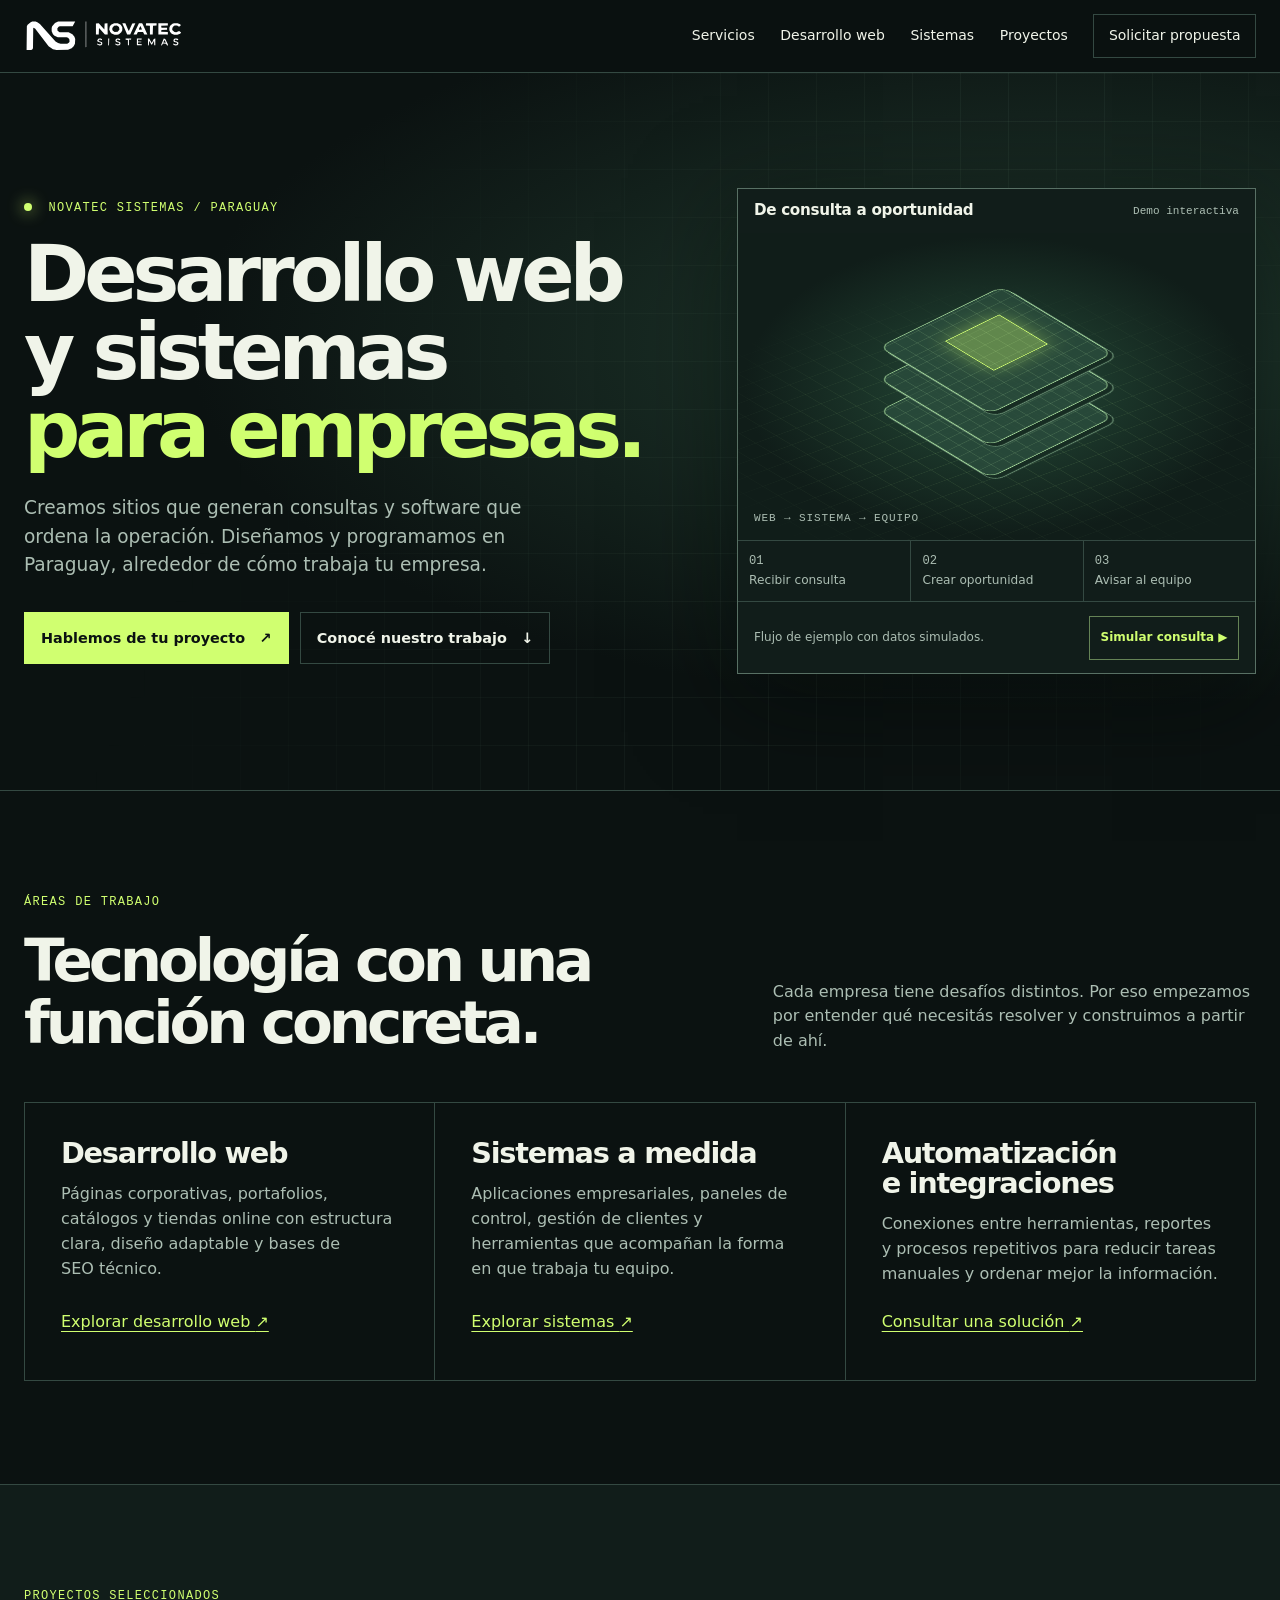
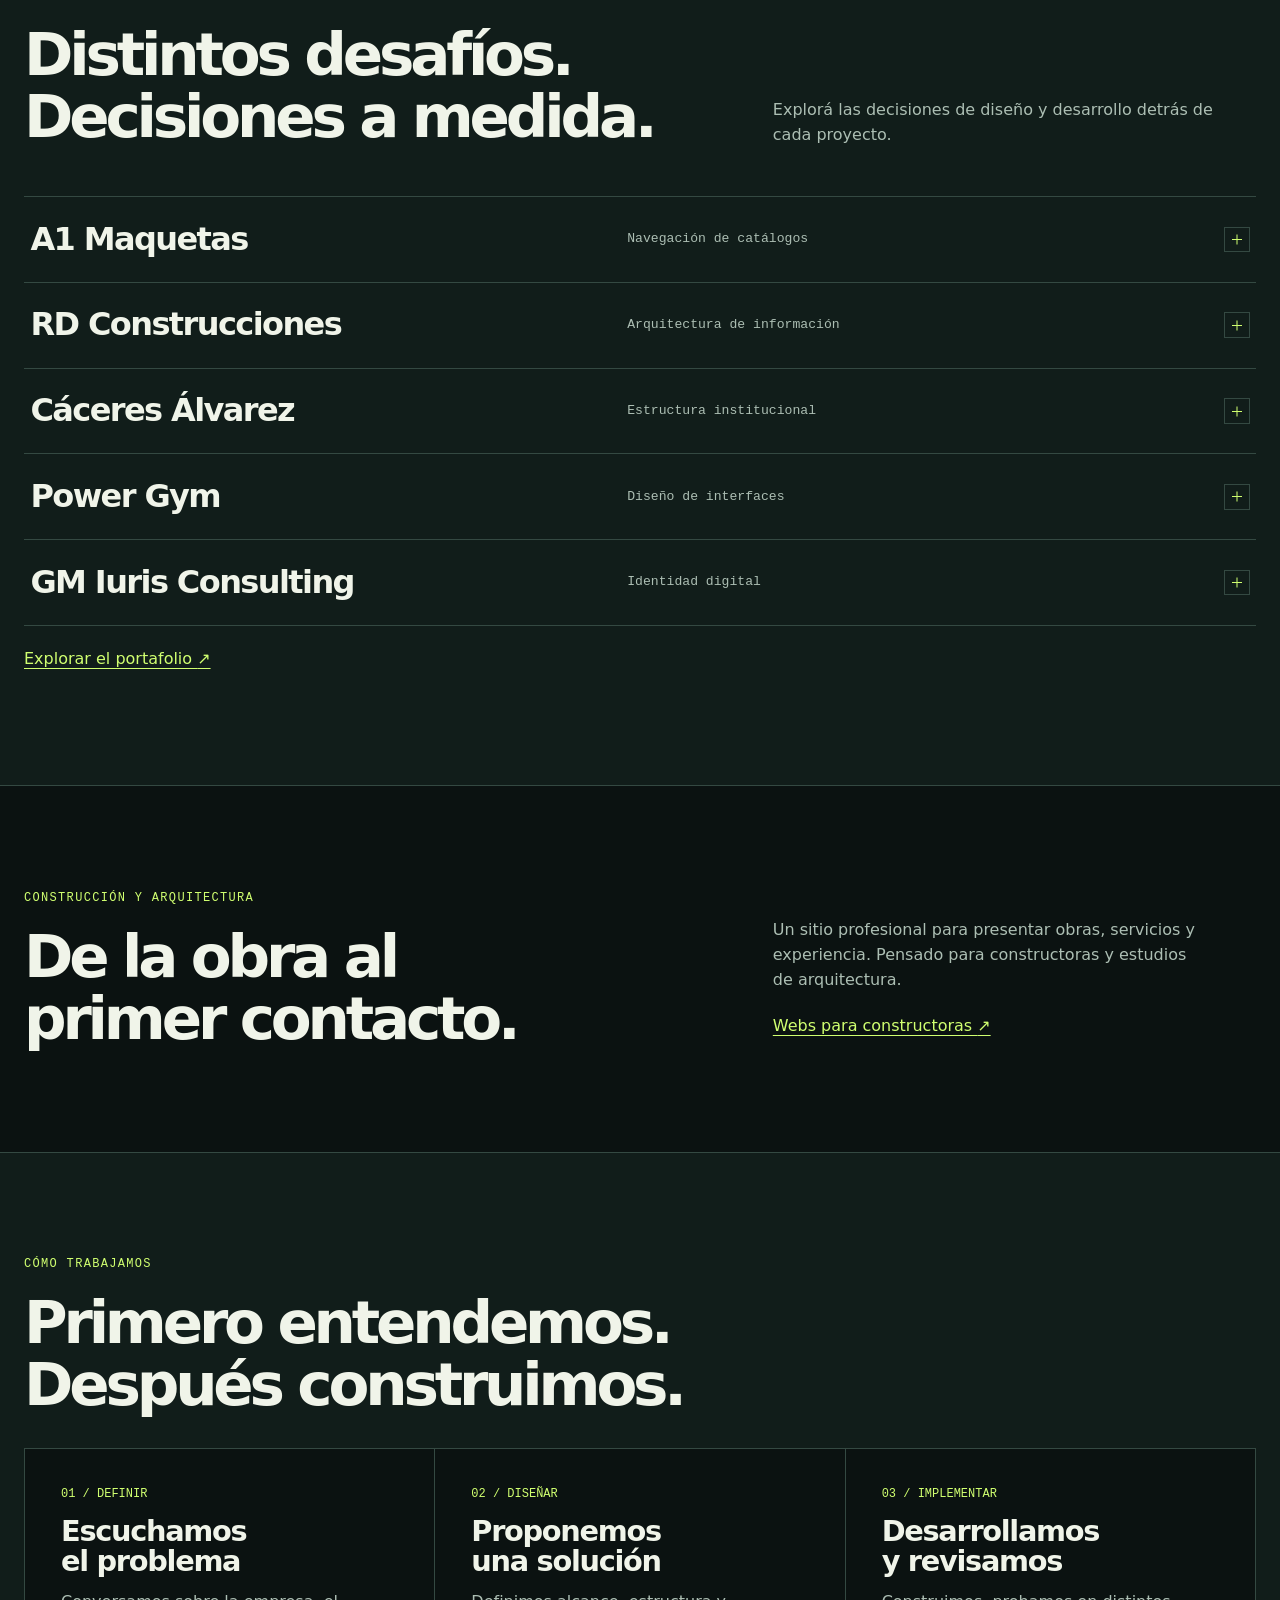
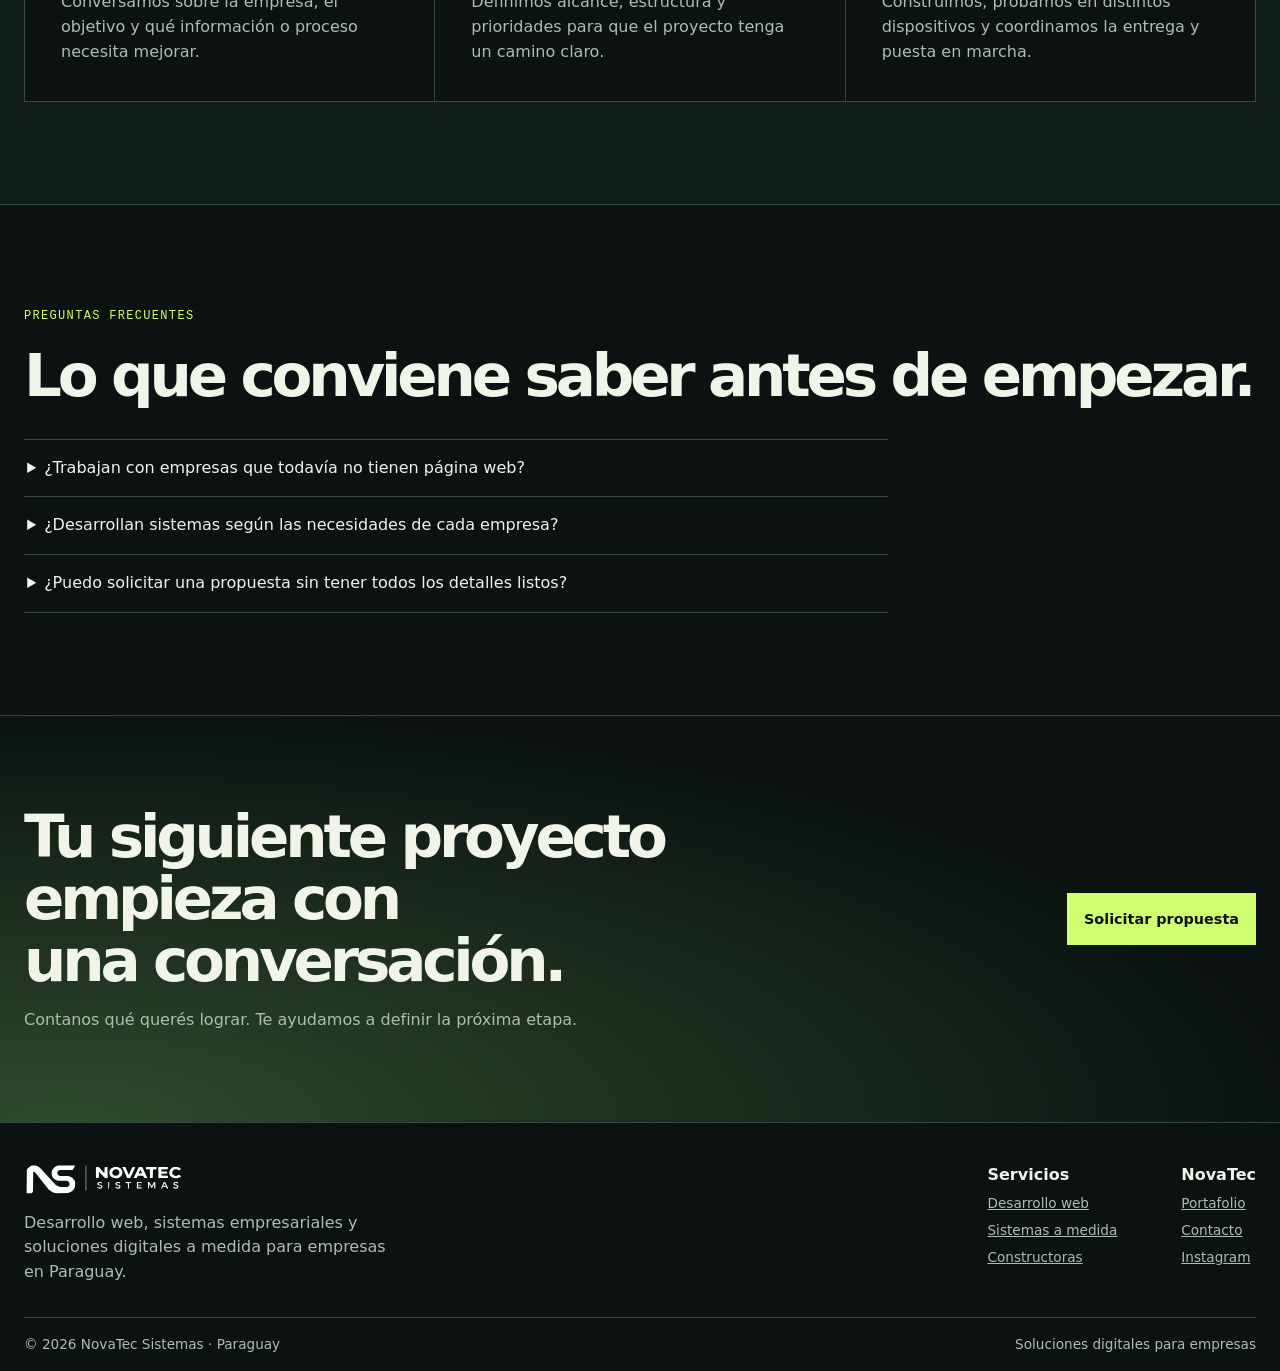
==== commit 38aa7fe1: "Facilitar saltos de navegación con teclado" ====
--- a/index.html
+++ b/index.html
@@ -55,7 +55,7 @@
     <a href="contacto.html">Solicitar propuesta</a>
   </nav>
 </header>
-<main id="contenido">
+<main id="contenido" tabindex="-1">
   <section class="studio-hero" aria-labelledby="hero-title">
     <div class="wrap hero-grid">
       <div class="hero-copy">
@@ -92,7 +92,7 @@
       </section>
     </div>
   </section>
-  <section class="section section-cinema" id="servicios" aria-labelledby="servicios-title">
+  <section class="section" id="servicios" tabindex="-1" aria-labelledby="servicios-title">
     <div class="wrap">
       <div class="section-top">
         <div><p class="eyebrow">ÁREAS DE TRABAJO</p><h2 id="servicios-title">Tecnología con una función concreta.</h2></div>
@@ -180,7 +180,7 @@
       </div>
     </div>
   </section>
-  <section class="bottom-cta scene-cta">
+  <section class="bottom-cta">
     <div class="wrap bottom-inner">
       <div><h2>Tu siguiente proyecto empieza con una conversación.</h2><p>Contanos qué querés lograr. Te ayudamos a definir la próxima etapa.</p></div>
       <a href="contacto.html" class="btn btn-blue">Solicitar propuesta</a>
--- a/css/studio.css
+++ b/css/studio.css
@@ -62,7 +62,7 @@
   margin-bottom: 1.2rem;
 }
 .signal { display: inline-block; width: .5rem; height: .5rem; margin-right: .5rem; border-radius: 50%; background: var(--accent); box-shadow: 0 0 1rem var(--accent); }
-h1 { font-size: clamp(3.1rem, 6.15vw, 6.5rem); letter-spacing: -.085em; line-height: .99; }
+h1 { font-size: clamp(3.1rem, 6.15vw, 6.5rem); letter-spacing: -.065em; line-height: .99; }
 h1 em { display: block; color: var(--accent); font-style: normal; }
 .hero-text { max-width: 35rem; margin-block: 1.5rem 2rem; color: var(--muted); font-size: clamp(1rem, 1.45vw, 1.2rem); }
 .actions { display: flex; flex-wrap: wrap; gap: .7rem; }
@@ -92,6 +92,27 @@
 .bench-layer:nth-child(2) { --offset: .5rem; }
 .bench-layer:nth-child(3) { --offset: -1.5rem; }
 .bench-layer.is-active { background-color: #a1dc67; box-shadow: 0 0 2.5rem #bafa6bb2; transform: translateY(calc(var(--offset) - .6rem)) rotateX(57deg) rotateZ(-42deg); }
+.bench-stack::after {
+  content: "";
+  position: absolute;
+  z-index: 1;
+  width: 1px;
+  height: 4.25rem;
+  left: 50%;
+  top: 1.5rem;
+  background: linear-gradient(transparent, var(--accent), transparent);
+  opacity: 0;
+  pointer-events: none;
+}
+.workbench:has(.bench-run[aria-disabled="true"]) .bench-stack::after {
+  opacity: 1;
+  animation: signal-travel .48s ease-in-out 3;
+}
+@keyframes signal-travel {
+  from { transform: translateY(-1.1rem); opacity: 0; }
+  50% { opacity: 1; }
+  to { transform: translateY(2rem); opacity: 0; }
+}
 .bench-core { position: absolute; inset: 28%; transform: translateY(-2rem) rotateX(57deg) rotateZ(-42deg); border: 1px solid var(--accent); background: #d0ff7055; box-shadow: 0 0 1.75rem #d0ff7070; }
 .bench-caption { position: absolute; bottom: .85rem; left: 1rem; letter-spacing: .08em; }
 .bench-steps { list-style: none; padding: 0; margin: 0; display: grid; grid-template-columns: repeat(3, minmax(0, 1fr)); border-block: 1px solid var(--line); }
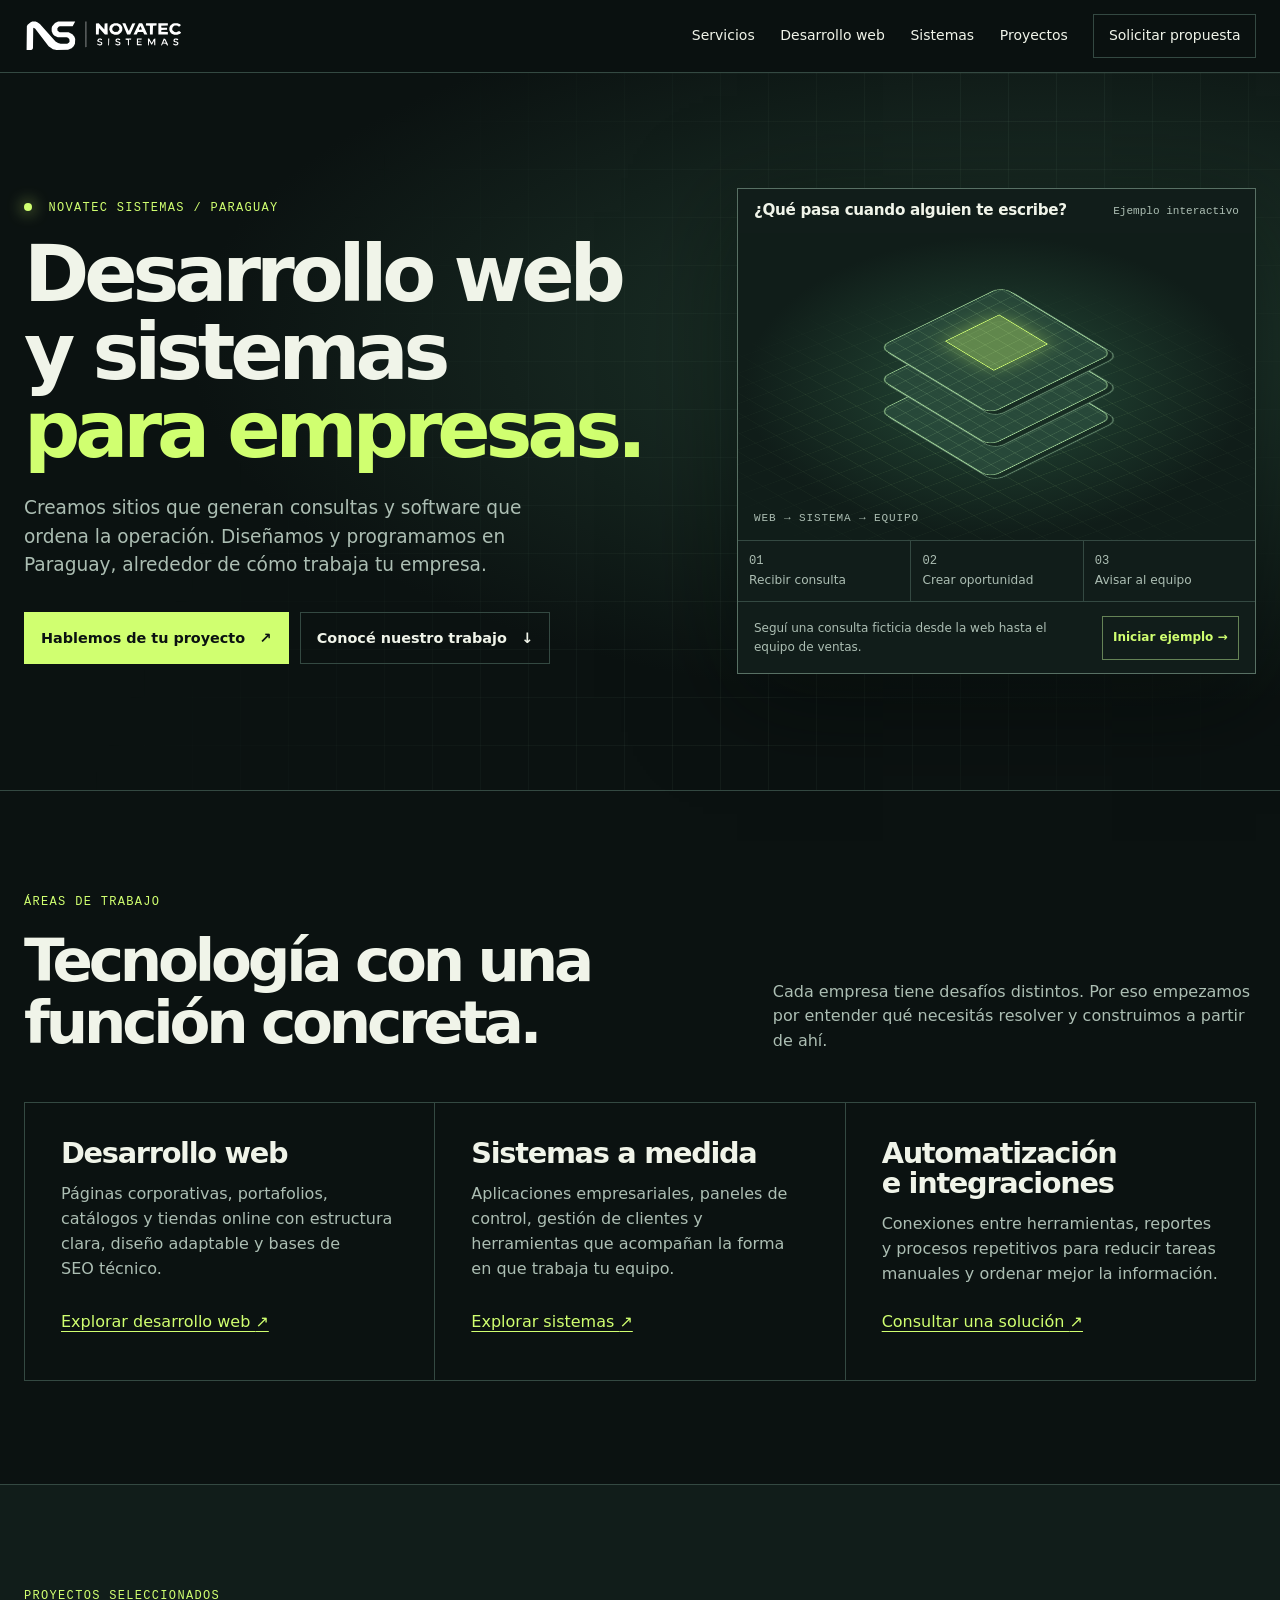
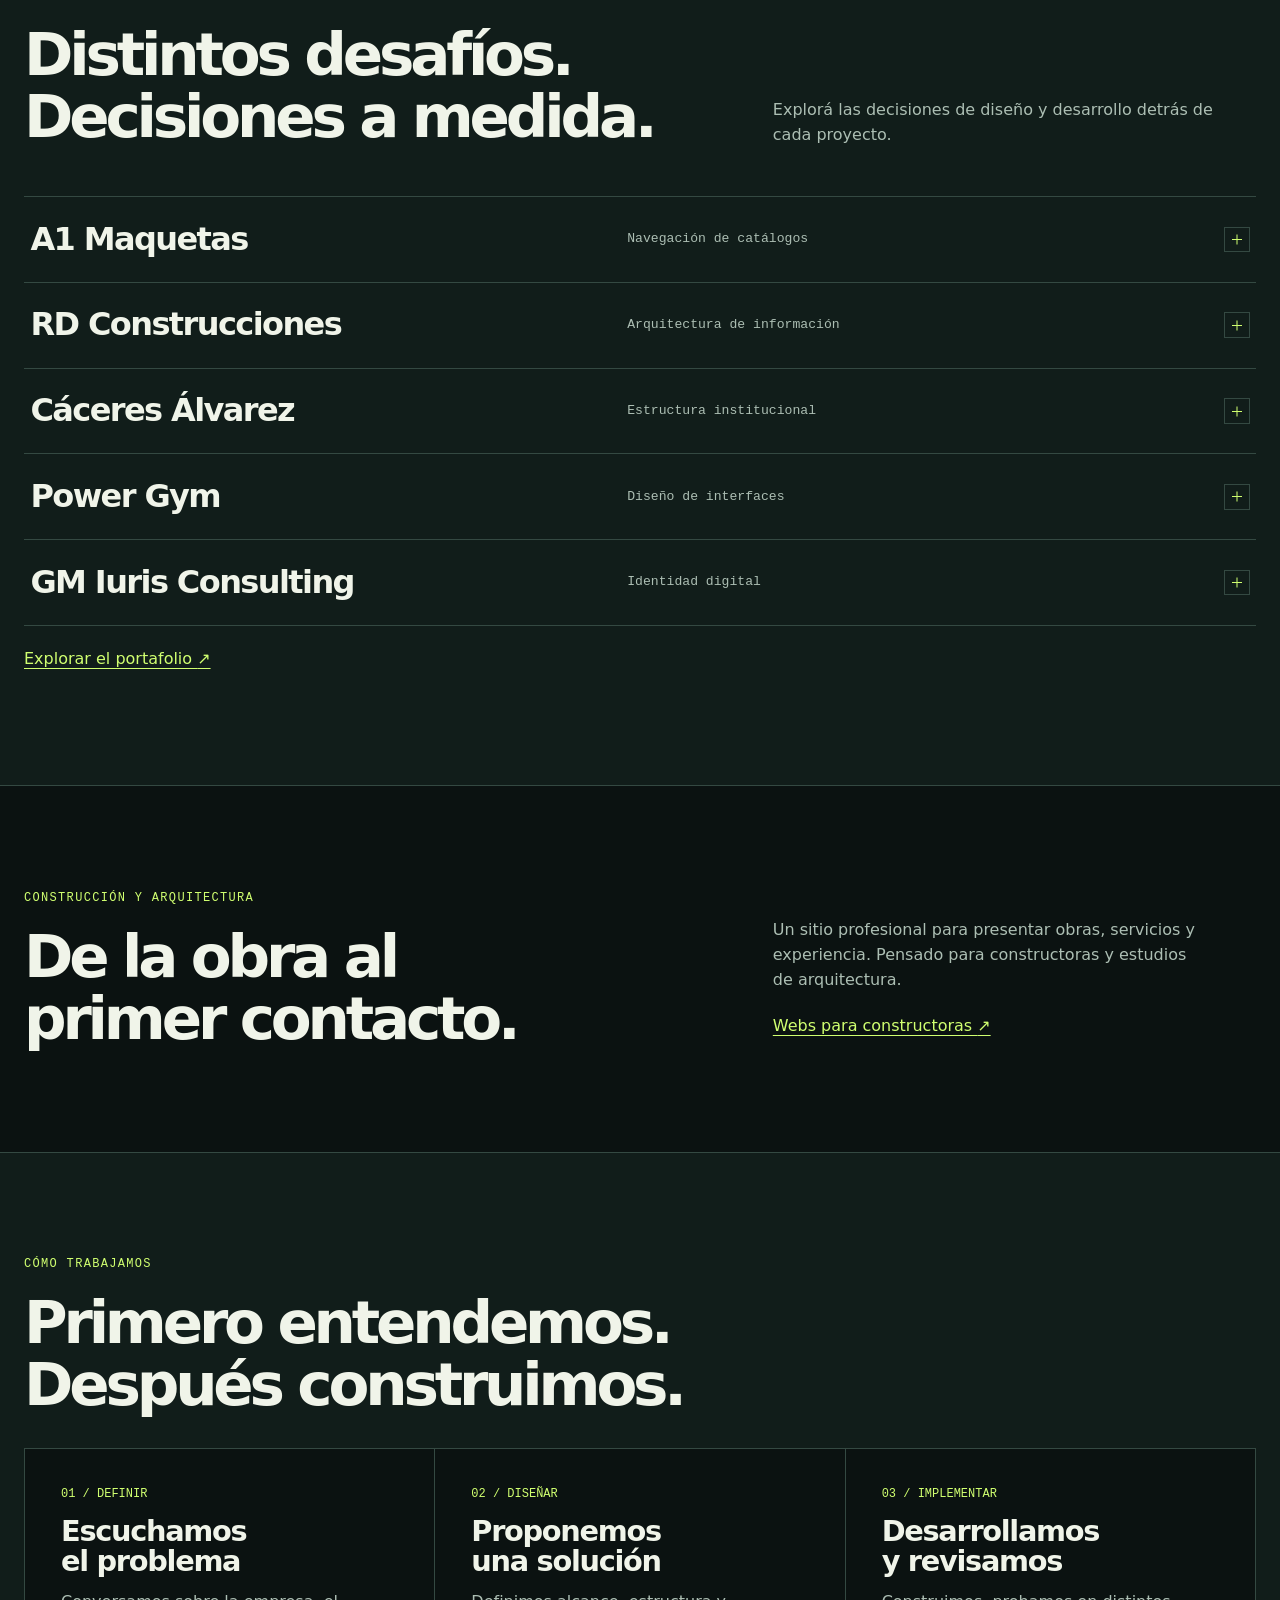
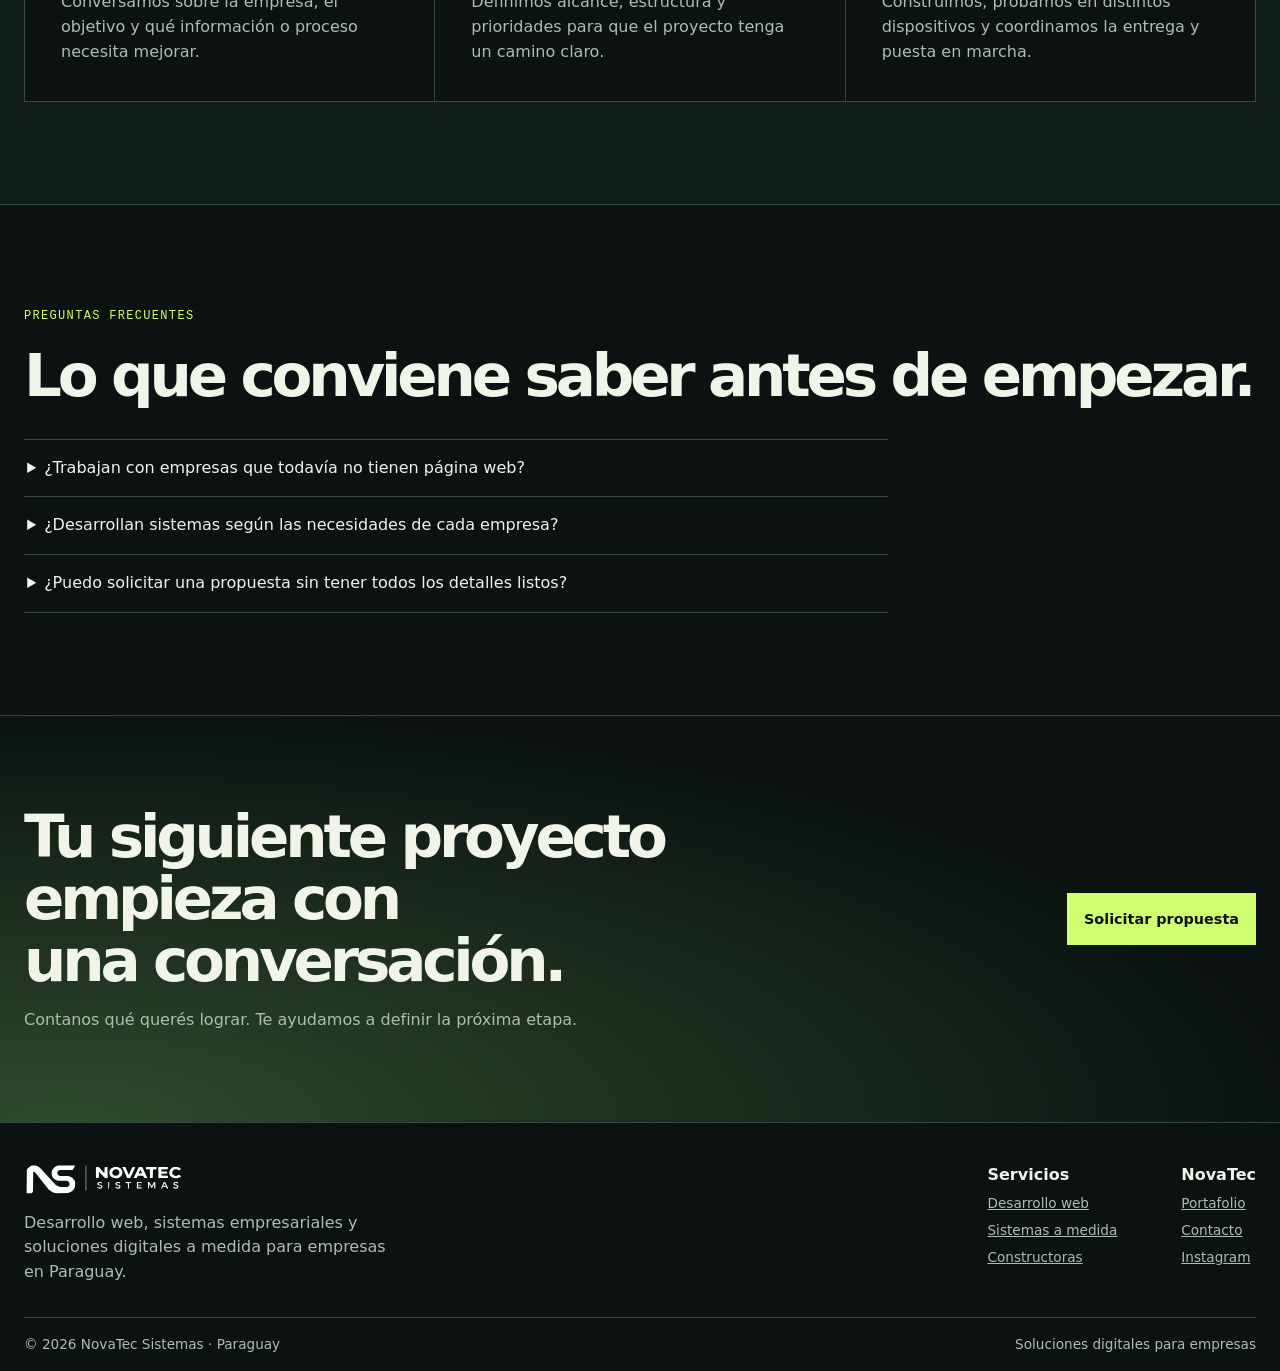
==== commit 31ac78c9: "Aclarar el propósito y el inicio de la demo" ====
--- a/index.html
+++ b/index.html
@@ -7,7 +7,7 @@
 <meta name="description" content="Diseñamos páginas web, sistemas empresariales y automatizaciones a medida en Paraguay. Conocé proyectos de NovaTec Sistemas y solicitá tu propuesta.">
 <meta name="robots" content="index, follow, max-image-preview:large">
 <meta name="author" content="NovaTec Sistemas">
-<meta name="theme-color" content="#0b1211">
+<meta name="theme-color" content="#081121">
 <meta name="google-site-verification" content="OSgHoHdo01-KzYPgR-IHtyJBJacFvOIVgksFE3Ezykw">
 <link rel="canonical" href="https://novatec.com.py/">
 <link rel="icon" href="img/novatec-isotipo.svg" type="image/svg+xml">
@@ -30,9 +30,9 @@
  ]
 }
 </script>
-<link rel="stylesheet" href="css/studio.css?v=1">
+<link rel="stylesheet" href="css/studio.css?v=2">
 </head>
-<body>
+<body data-native-scroll>
 <a href="#contenido" class="skip">Saltar al contenido</a>
 <header class="nv-header">
   <div class="nv-header-inner">
@@ -69,8 +69,8 @@
       </div>
       <section class="workbench" aria-labelledby="demo-title">
         <header class="bench-header">
-          <h2 id="demo-title">De consulta a oportunidad</h2>
-          <span>Demo interactiva</span>
+          <h2 id="demo-title">¿Qué pasa cuando alguien te escribe?</h2>
+          <span>Ejemplo interactivo</span>
         </header>
         <div class="bench-scene" aria-hidden="true">
           <div class="bench-floor"></div>
@@ -86,8 +86,8 @@
           <li><span>03</span> Avisar al equipo</li>
         </ol>
         <div class="bench-footer">
-          <p class="bench-status" role="status" aria-atomic="true">Flujo de ejemplo con datos simulados.</p>
-          <button type="button" class="bench-run" hidden>Simular consulta <span aria-hidden="true">▶</span></button>
+          <p class="bench-status" role="status" aria-atomic="true">Seguí una consulta ficticia desde la web hasta el equipo de ventas.</p>
+          <button type="button" class="bench-run" hidden><span class="bench-label">Iniciar ejemplo</span> <span aria-hidden="true">→</span></button>
         </div>
       </section>
     </div>
@@ -202,6 +202,7 @@
     <div class="footer-bottom"><span>© <span id="year">2026</span> NovaTec Sistemas · Paraguay</span><span>Soluciones digitales para empresas</span></div>
   </div>
 </footer>
-<script src="js/studio.js?v=1" defer></script>
+<script src="js/main.js" defer></script>
+<script src="js/studio.js?v=2" defer></script>
 </body>
 </html>
--- a/css/studio.css
+++ b/css/studio.css
@@ -195,11 +195,12 @@
   .case-skill { grid-row: 2; }
   .case-icon { grid-column: 2; grid-row: 1 / span 2; }
   .studio-hero { padding-top: 3.15rem; }
+  .wide-break { display: initial; }
+  .actions > a { width: 100%; }
   h1 { font-size: clamp(2.65rem, 10vw, 4.7rem); }
 }
 @media (max-width: 23rem) {
   .bench-header, .bench-footer { flex-wrap: wrap; }
-  .actions > a { width: 100%; }
 }
 @media (prefers-reduced-motion: reduce) {
   *, *::before, *::after { animation: none !important; transition: none !important; }
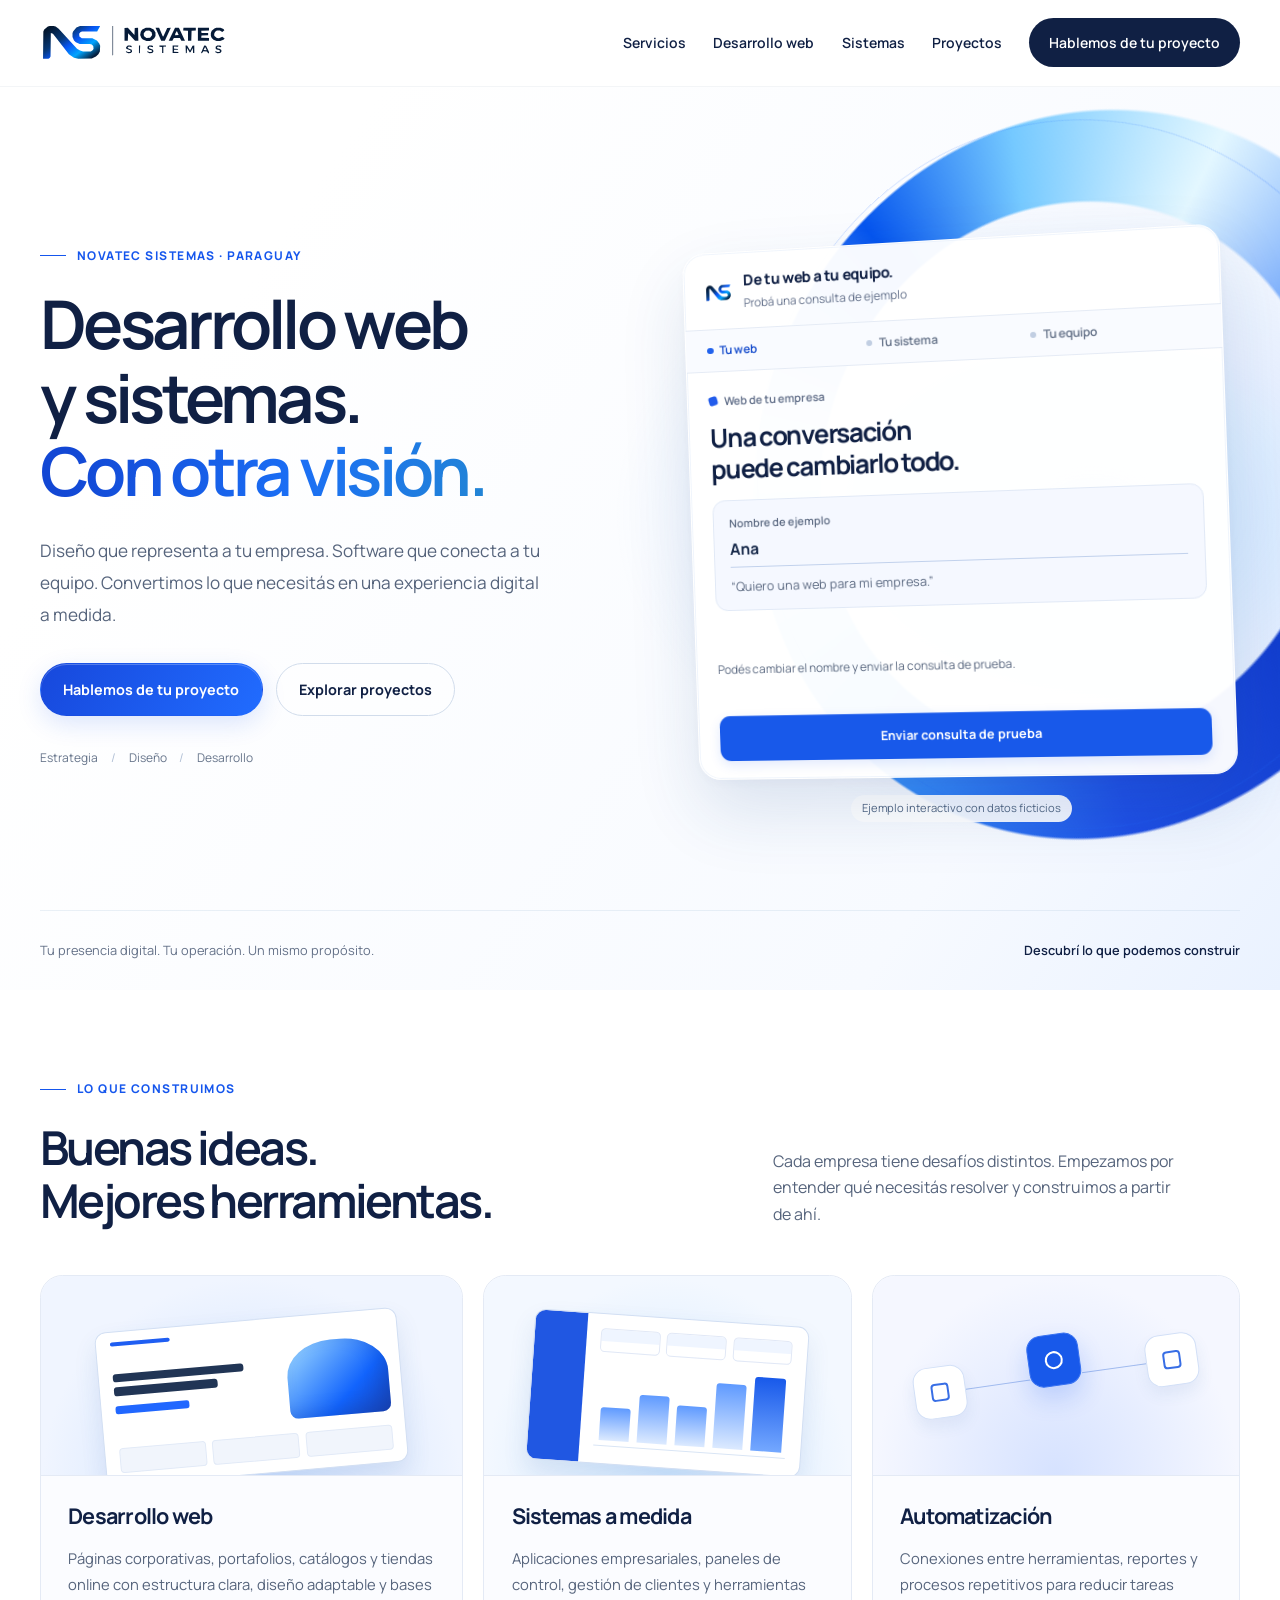
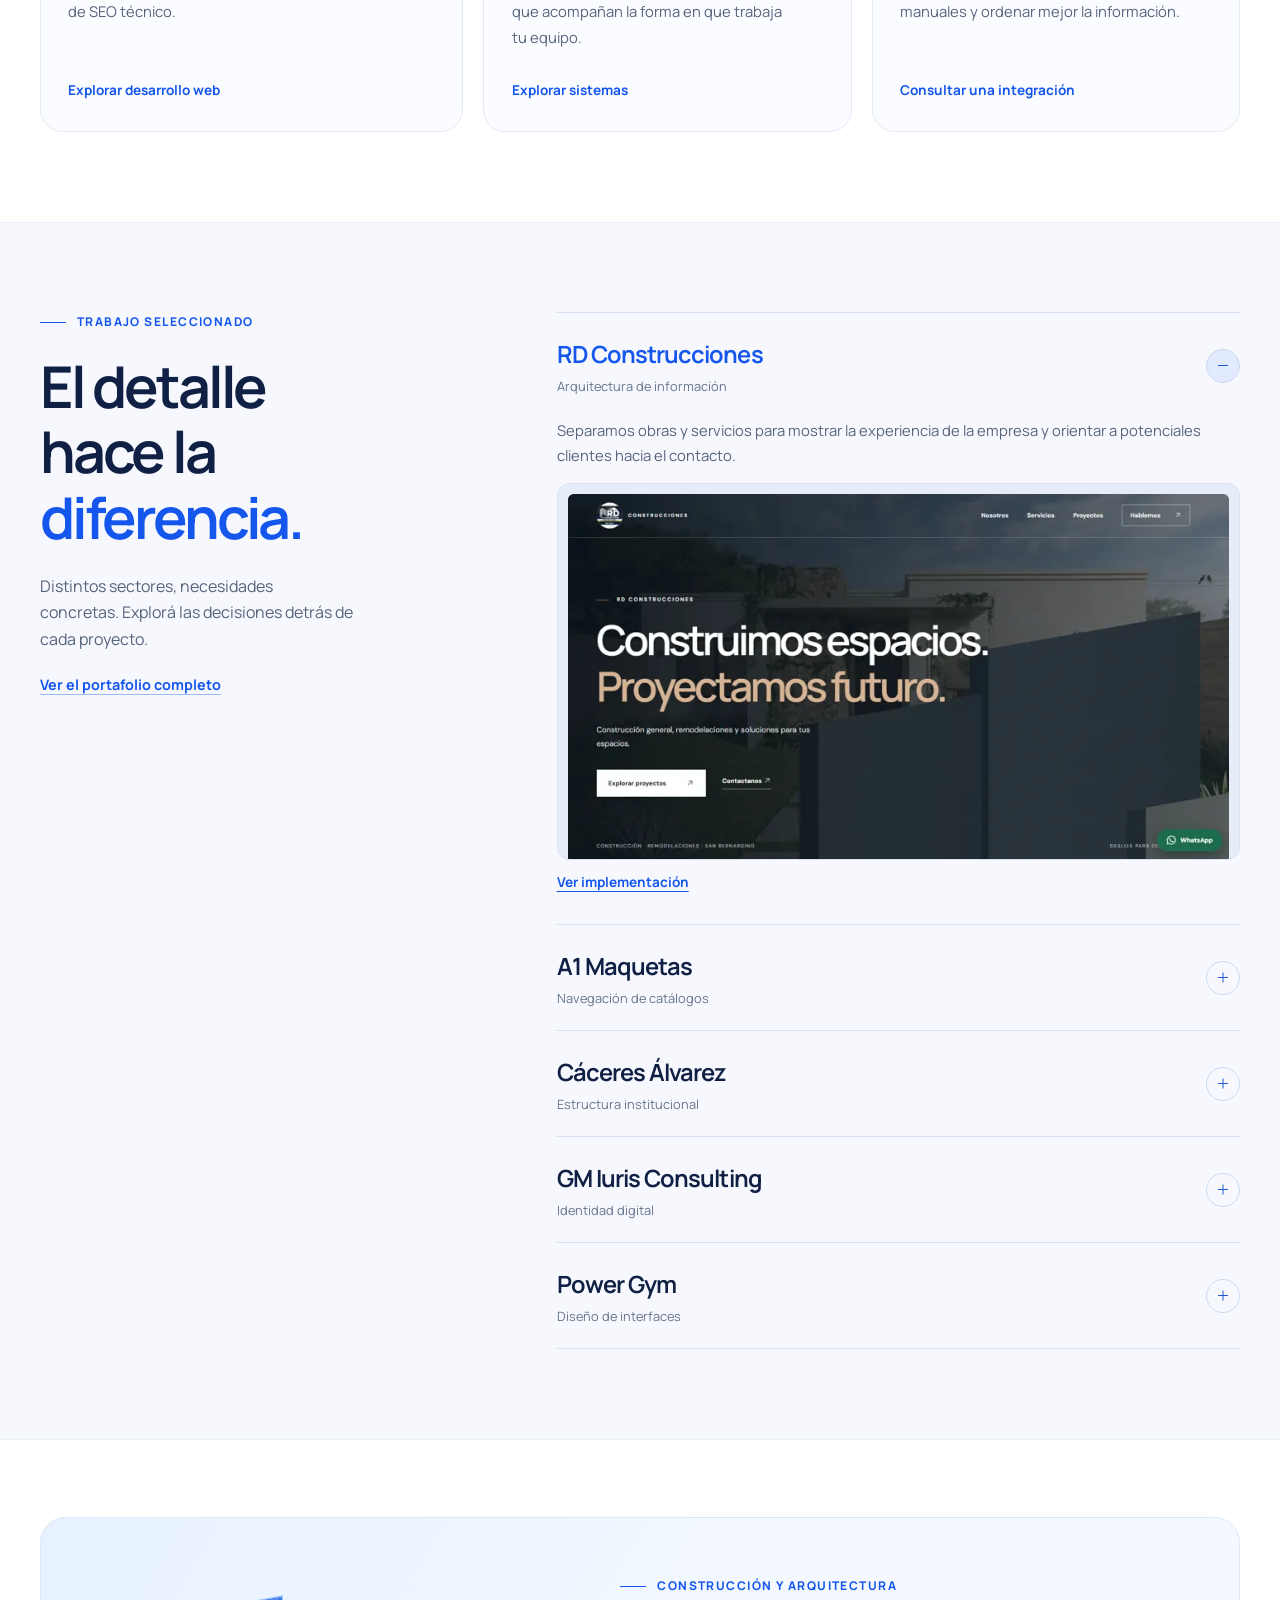
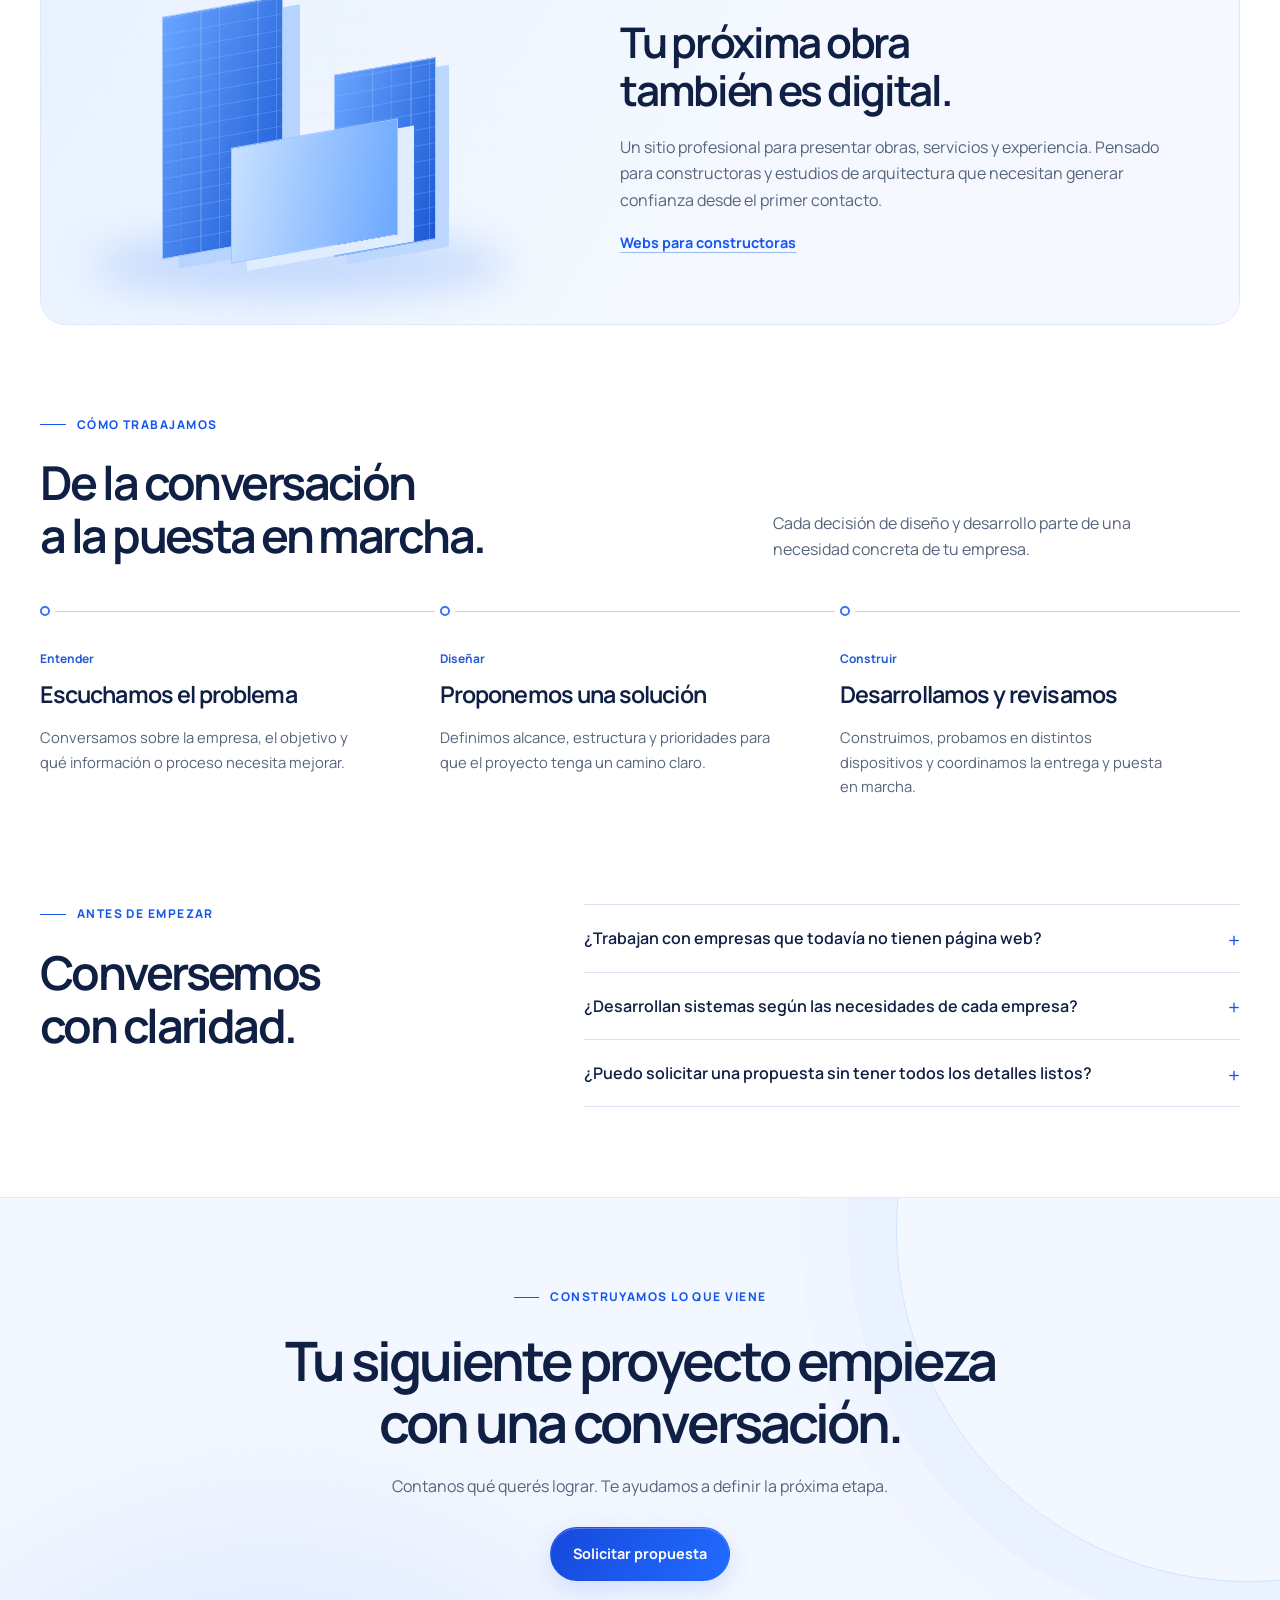
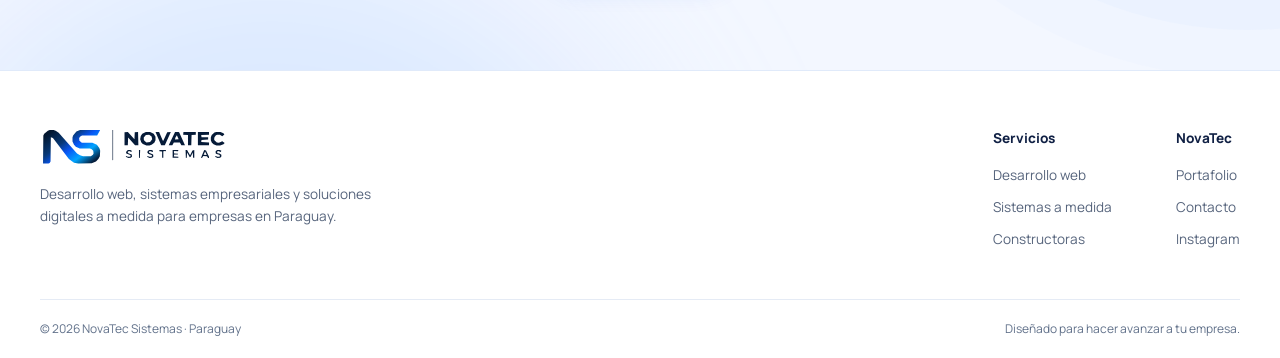
==== commit c0d34385: "Rediseñar NovaTec con una identidad clara y una demo visual de software" ====
--- a/index.html
+++ b/index.html
@@ -7,7 +7,7 @@
 <meta name="description" content="Diseñamos páginas web, sistemas empresariales y automatizaciones a medida en Paraguay. Conocé proyectos de NovaTec Sistemas y solicitá tu propuesta.">
 <meta name="robots" content="index, follow, max-image-preview:large">
 <meta name="author" content="NovaTec Sistemas">
-<meta name="theme-color" content="#081121">
+<meta name="theme-color" content="#ffffff">
 <meta name="google-site-verification" content="OSgHoHdo01-KzYPgR-IHtyJBJacFvOIVgksFE3Ezykw">
 <link rel="canonical" href="https://novatec.com.py/">
 <link rel="icon" href="img/novatec-isotipo.svg" type="image/svg+xml">
@@ -30,7 +30,8 @@
  ]
 }
 </script>
-<link rel="stylesheet" href="css/studio.css?v=2">
+<link rel="preload" href="fonts/manrope-latin.woff2" as="font" type="font/woff2" crossorigin>
+<link rel="stylesheet" href="css/studio.css?v=20261124-light">
 </head>
 <body data-native-scroll>
 <a href="#contenido" class="skip">Saltar al contenido</a>
@@ -42,9 +43,9 @@
       <a href="desarrollo-web-empresas.html">Desarrollo web</a>
       <a href="software.html">Sistemas</a>
       <a href="portafolio.html">Proyectos</a>
-      <a href="contacto.html" class="nav-link-cta">Solicitar propuesta</a>
+      <a href="contacto.html" class="nav-link-cta">Hablemos de tu proyecto</a>
     </nav>
-    <button class="nav-toggle" id="nav-toggle" type="button" aria-label="Abrir menú" aria-controls="nav-mobile" aria-expanded="false" hidden>☰</button>
+    <button class="nav-toggle" id="nav-toggle" type="button" aria-label="Abrir menú" aria-controls="nav-mobile" aria-expanded="false" hidden><span aria-hidden="true"></span></button>
   </div>
   <nav class="nav-mobile" id="nav-mobile" aria-label="Navegación móvil">
     <a href="#servicios">Servicios</a>
@@ -59,120 +60,138 @@
   <section class="studio-hero" aria-labelledby="hero-title">
     <div class="wrap hero-grid">
       <div class="hero-copy">
-        <p class="eyebrow"><span class="signal" aria-hidden="true"></span> NovaTec Sistemas / Paraguay</p>
-        <h1 id="hero-title">Desarrollo web<br class="wide-break"> y sistemas <em>para empresas.</em></h1>
-        <p class="hero-text">Creamos sitios que generan consultas y software que ordena la operación. Diseñamos y programamos en Paraguay, alrededor de cómo trabaja tu empresa.</p>
+        <p class="eyebrow">NovaTec Sistemas · Paraguay</p>
+        <h1 id="hero-title">Desarrollo web<br>y sistemas.<br><em>Con otra visión.</em></h1>
+        <p class="hero-text">Diseño que representa a tu empresa. Software que conecta a tu equipo. Convertimos lo que necesitás en una experiencia digital a medida.</p>
         <div class="actions">
-          <a href="contacto.html" class="btn btn-blue">Hablemos de tu proyecto <span aria-hidden="true">↗</span></a>
-          <a href="#proyectos" class="btn btn-outline">Conocé nuestro trabajo <span aria-hidden="true">↓</span></a>
+          <a href="contacto.html" class="btn btn-blue">Hablemos de tu proyecto</a>
+          <a href="#proyectos" class="btn btn-outline">Explorar proyectos</a>
         </div>
-      </div>
-      <section class="workbench" aria-labelledby="demo-title">
-        <header class="bench-header">
-          <h2 id="demo-title">¿Qué pasa cuando alguien te escribe?</h2>
-          <span>Ejemplo interactivo</span>
-        </header>
-        <div class="bench-scene" aria-hidden="true">
-          <div class="bench-floor"></div>
-          <div class="bench-stack">
-            <i class="bench-layer"></i><i class="bench-layer"></i><i class="bench-layer"></i>
-            <i class="bench-core"></i>
+        <p class="hero-disciplines">Estrategia <span aria-hidden="true">/</span> Diseño <span aria-hidden="true">/</span> Desarrollo</p>
+      </div>
+      <div class="hero-visual">
+        <div class="light-sculpture" aria-hidden="true"><i class="energy-loop"></i><i class="energy-trace"></i></div>
+        <section class="workbench" aria-labelledby="demo-title" data-stage="web">
+          <header class="bench-header">
+            <img src="img/novatec-isotipo.svg" alt="" width="28" height="28">
+            <div><h2 id="demo-title">De tu web a tu equipo.</h2><p>Probá una consulta de ejemplo</p></div>
+          </header>
+          <ol class="bench-steps" aria-label="Recorrido de la consulta">
+            <li aria-current="step"><span class="step-mark" aria-hidden="true"></span>Tu web</li>
+            <li><span class="step-mark" aria-hidden="true"></span>Tu sistema</li>
+            <li><span class="step-mark" aria-hidden="true"></span>Tu equipo</li>
+          </ol>
+          <div class="bench-views">
+            <section class="demo-view demo-web" data-demo-view="web" aria-labelledby="demo-web-title">
+              <div class="demo-section-label"><span class="demo-site-mark" aria-hidden="true"></span> Web de tu empresa</div>
+              <h3 id="demo-web-title">Una conversación<br>puede cambiarlo todo.</h3>
+              <div class="demo-inquiry">
+                <label for="demo-name">Nombre de ejemplo</label>
+                <input id="demo-name" value="Ana" maxlength="32" autocomplete="off" spellcheck="false">
+                <p class="demo-message">“Quiero una web para mi empresa.”</p>
+              </div>
+            </section>
+            <section class="demo-view demo-system" data-demo-view="system" aria-labelledby="demo-system-title" hidden>
+              <div class="demo-section-label">Sistema de tu empresa</div>
+              <div class="demo-title-row"><h3 id="demo-system-title">Consultas</h3><span class="demo-count">1 nueva</span></div>
+              <div class="demo-record">
+                <span class="demo-avatar" aria-hidden="true">A</span>
+                <div><strong data-demo-person>Ana</strong><p>Propuesta web</p></div>
+                <span class="demo-pill">Recibida</span>
+              </div>
+              <div class="demo-record-meta"><span>Responsable</span><strong>Por asignar</strong></div>
+              <div class="demo-record-meta"><span>Próximo paso</span><strong>Contacto comercial</strong></div>
+            </section>
+            <section class="demo-view demo-team" data-demo-view="team" aria-labelledby="demo-team-title" hidden>
+              <span class="demo-check" aria-hidden="true"></span>
+              <h3 id="demo-team-title">Todo listo<br>para responder.</h3>
+              <p>La consulta de <strong data-demo-person>Ana</strong> ya está asignada al equipo de ventas.</p>
+              <div class="demo-assigned"><span class="team-avatars" aria-hidden="true"><i>V</i><i>N</i></span><span>Equipo de ventas<br><strong>Seguimiento pendiente</strong></span></div>
+            </section>
           </div>
-          <span class="bench-caption">WEB → SISTEMA → EQUIPO</span>
-        </div>
-        <ol class="bench-steps">
-          <li><span>01</span> Recibir consulta</li>
-          <li><span>02</span> Crear oportunidad</li>
-          <li><span>03</span> Avisar al equipo</li>
-        </ol>
-        <div class="bench-footer">
-          <p class="bench-status" role="status" aria-atomic="true">Seguí una consulta ficticia desde la web hasta el equipo de ventas.</p>
-          <button type="button" class="bench-run" hidden><span class="bench-label">Iniciar ejemplo</span> <span aria-hidden="true">→</span></button>
-        </div>
-      </section>
-    </div>
-  </section>
-  <section class="section" id="servicios" tabindex="-1" aria-labelledby="servicios-title">
+          <div class="bench-footer">
+            <p class="bench-status" role="status" aria-atomic="true">Podés cambiar el nombre y enviar la consulta de prueba.</p>
+            <button type="button" class="bench-run" hidden><span class="bench-label">Enviar consulta de prueba</span></button>
+          </div>
+        </section>
+        <p class="demo-note">Ejemplo interactivo con datos ficticios</p>
+      </div>
+    </div>
+    <div class="wrap hero-bottom"><p>Tu presencia digital. Tu operación. Un mismo propósito.</p><a href="#servicios">Descubrí lo que podemos construir</a></div>
+  </section>
+
+  <section class="section capabilities" id="servicios" tabindex="-1" aria-labelledby="servicios-title">
     <div class="wrap">
       <div class="section-top">
-        <div><p class="eyebrow">ÁREAS DE TRABAJO</p><h2 id="servicios-title">Tecnología con una función concreta.</h2></div>
-        <p>Cada empresa tiene desafíos distintos. Por eso empezamos por entender qué necesitás resolver y construimos a partir de ahí.</p>
+        <div><p class="eyebrow">Lo que construimos</p><h2 id="servicios-title">Buenas ideas.<br>Mejores herramientas.</h2></div>
+        <p>Cada empresa tiene desafíos distintos. Empezamos por entender qué necesitás resolver y construimos a partir de ahí.</p>
       </div>
       <div class="services">
-        <article class="service">
-          
-          <h3>Desarrollo web</h3>
-          <p>Páginas corporativas, portafolios, catálogos y tiendas online con estructura clara, diseño adaptable y bases de SEO técnico.</p>
-          <a href="desarrollo-web-empresas.html">Explorar desarrollo web <span aria-hidden="true">↗</span></a>
+        <article class="service service-web">
+          <div class="service-art web-art" aria-hidden="true"><div class="mini-browser"><span></span><div><i></i><b></b><b></b><em></em></div><aside><i></i><i></i><i></i></aside></div></div>
+          <div class="service-copy"><h3>Desarrollo web</h3><p>Páginas corporativas, portafolios, catálogos y tiendas online con estructura clara, diseño adaptable y bases de SEO técnico.</p><a href="desarrollo-web-empresas.html">Explorar desarrollo web</a></div>
         </article>
-        <article class="service">
-          
-          <h3>Sistemas a medida</h3>
-          <p>Aplicaciones empresariales, paneles de control, gestión de clientes y herramientas que acompañan la forma en que trabaja tu equipo.</p>
-          <a href="software.html">Explorar sistemas <span aria-hidden="true">↗</span></a>
+        <article class="service service-software">
+          <div class="service-art system-art" aria-hidden="true"><div class="mini-system"><i></i><div><b></b><b></b><b></b><span><em></em><em></em><em></em><em></em><em></em></span></div></div></div>
+          <div class="service-copy"><h3>Sistemas a medida</h3><p>Aplicaciones empresariales, paneles de control, gestión de clientes y herramientas que acompañan la forma en que trabaja tu equipo.</p><a href="software.html">Explorar sistemas</a></div>
         </article>
-        <article class="service">
-          
-          <h3>Automatización e integraciones</h3>
-          <p>Conexiones entre herramientas, reportes y procesos repetitivos para reducir tareas manuales y ordenar mejor la información.</p>
-          <a href="contacto.html?servicio=software">Consultar una solución <span aria-hidden="true">↗</span></a>
+        <article class="service service-flow">
+          <div class="service-art flow-art" aria-hidden="true"><div><i></i><span></span><i></i><span></span><i></i></div></div>
+          <div class="service-copy"><h3>Automatización</h3><p>Conexiones entre herramientas, reportes y procesos repetitivos para reducir tareas manuales y ordenar mejor la información.</p><a href="contacto.html?servicio=software">Consultar una integración</a></div>
         </article>
       </div>
     </div>
   </section>
+
   <section class="section evidence" id="proyectos" aria-labelledby="proyectos-title">
-    <div class="wrap">
-      <div class="section-top">
-        <div><p class="eyebrow">Proyectos seleccionados</p><h2 id="proyectos-title">Distintos desafíos.<br>Decisiones a medida.</h2></div>
-        <p>Explorá las decisiones de diseño y desarrollo detrás de cada proyecto.</p>
-      </div>
+    <div class="wrap evidence-layout">
+      <div class="evidence-intro"><p class="eyebrow">Trabajo seleccionado</p><h2 id="proyectos-title">El detalle<br>hace la<br><em>diferencia.</em></h2><p>Distintos sectores, necesidades concretas. Explorá las decisiones detrás de cada proyecto.</p><a class="text-link" href="portafolio.html">Ver el portafolio completo</a></div>
       <div class="case-list">
-        <details class="case" id="a1-maquetas">
+        <details class="case" id="rd-construcciones" name="selected-work" open>
+          <summary><span class="case-name">RD Construcciones</span><span class="case-skill">Arquitectura de información</span><span class="case-icon" aria-hidden="true"></span></summary>
+          <div class="case-body"><p>Separamos obras y servicios para mostrar la experiencia de la empresa y orientar a potenciales clientes hacia el contacto.</p><figure class="case-capture"><img src="img/portfolio/rd-construcciones-preview.webp" width="800" height="442" alt="Interfaz desarrollada para RD Construcciones, con acceso a obras y servicios" loading="lazy" decoding="async"></figure><a href="https://rdconstrucciones.com.py/" target="_blank" rel="noopener noreferrer">Ver implementación</a></div>
+        </details>
+        <details class="case" id="a1-maquetas" name="selected-work">
           <summary><span class="case-name">A1 Maquetas</span><span class="case-skill">Navegación de catálogos</span><span class="case-icon" aria-hidden="true"></span></summary>
-          <div class="case-body"><p>Organizamos proyectos por especialidad, estructuramos las galerías y conectamos el recorrido con una solicitud de cotización.</p><a href="https://a1maquetas.com.py/" target="_blank" rel="noopener noreferrer">Ver implementación <span aria-hidden="true">↗</span></a></div>
-        </details>
-        <details class="case" id="rd-construcciones">
-          <summary><span class="case-name">RD Construcciones</span><span class="case-skill">Arquitectura de información</span><span class="case-icon" aria-hidden="true"></span></summary>
-          <div class="case-body"><p>Separamos obras y servicios para que una empresa pueda mostrar su experiencia y orientar a potenciales clientes hacia el contacto.</p></div>
-        </details>
-        <details class="case" id="caceres-alvarez">
+          <div class="case-body"><p>Organizamos proyectos por especialidad, estructuramos las galerías y conectamos el recorrido con una solicitud de cotización.</p><ul class="case-capabilities"><li>Proyectos por categoría</li><li>Galerías fotográficas</li><li>Contacto y cotización</li></ul><a href="https://a1maquetas.com.py/" target="_blank" rel="noopener noreferrer">Ver implementación</a></div>
+        </details>
+        <details class="case" id="caceres-alvarez" name="selected-work">
           <summary><span class="case-name">Cáceres Álvarez</span><span class="case-skill">Estructura institucional</span><span class="case-icon" aria-hidden="true"></span></summary>
-          <div class="case-body"><p>Dimos a las áreas de práctica y a la información del estudio una estructura de navegación propia.</p></div>
-        </details>
-        <details class="case" id="power-gym">
+          <div class="case-body"><p>Dimos a las áreas de práctica y a la información del estudio una estructura de navegación propia.</p><figure class="case-capture"><img src="img/portfolio/caceres-alvarez-preview.webp" width="800" height="434" alt="Interfaz del sitio desarrollado para Cáceres Álvarez Abogados" loading="lazy" decoding="async"></figure><a href="https://caceresalvarezabogados.com.py/" target="_blank" rel="noopener noreferrer">Ver implementación</a></div>
+        </details>
+        <details class="case" id="gm-iuris" name="selected-work">
+          <summary><span class="case-name">GM Iuris Consulting</span><span class="case-skill">Identidad digital</span><span class="case-icon" aria-hidden="true"></span></summary>
+          <div class="case-body"><p>Trasladamos la identidad de González Morgan &amp; Asociados a una interfaz institucional para presentar sus servicios y trayectoria.</p><figure class="case-capture"><img src="img/portfolio/gmi-uris-preview.webp" width="800" height="418" alt="Interfaz institucional de GM Iuris Consulting" loading="lazy" decoding="async"></figure><a href="https://gmiurisconsulting.com/" target="_blank" rel="noopener noreferrer">Ver implementación</a></div>
+        </details>
+        <details class="case" id="power-gym" name="selected-work">
           <summary><span class="case-name">Power Gym</span><span class="case-skill">Diseño de interfaces</span><span class="case-icon" aria-hidden="true"></span></summary>
-          <div class="case-body"><p>Adaptamos la jerarquía visual y la navegación a un sitio del sector fitness.</p></div>
-        </details>
-        <details class="case" id="gm-iuris">
-          <summary><span class="case-name">GM Iuris Consulting</span><span class="case-skill">Identidad digital</span><span class="case-icon" aria-hidden="true"></span></summary>
-          <div class="case-body"><p>Trasladamos la identidad del estudio a una interfaz institucional para presentar sus servicios y trayectoria.</p><a href="https://gmiurisconsulting.com/" target="_blank" rel="noopener noreferrer">Ver implementación <span aria-hidden="true">↗</span></a></div>
-        </details>
-      </div>
-      <a class="text-link" href="portafolio.html">Explorar el portafolio <span aria-hidden="true">↗</span></a>
-    </div>
-  </section>
-  <section class="section industry" aria-labelledby="sectores-title">
-    <div class="wrap section-top">
-      <div><p class="eyebrow">Construcción y arquitectura</p><h2 id="sectores-title">De la obra al primer contacto.</h2></div>
-      <div><p>Un sitio profesional para presentar obras, servicios y experiencia. Pensado para constructoras y estudios de arquitectura.</p>
-      <a class="text-link" href="web-para-constructoras.html">Webs para constructoras <span aria-hidden="true">↗</span></a></div>
-    </div>
-  </section>
+          <div class="case-body"><p>Adaptamos la jerarquía visual y la navegación a un sitio del sector fitness.</p><figure class="case-capture"><img src="img/portfolio/power-gym-preview.webp" width="800" height="427" alt="Interfaz del sitio desarrollado para Power Gym" loading="lazy" decoding="async"></figure></div>
+        </details>
+      </div>
+    </div>
+  </section>
+
+  <section class="industry" aria-labelledby="sectores-title">
+    <div class="wrap industry-panel">
+      <div class="industry-art" aria-hidden="true"><i></i><i></i><i></i><span></span></div>
+      <div class="industry-copy"><p class="eyebrow">Construcción y arquitectura</p><h2 id="sectores-title">Tu próxima obra<br>también es digital.</h2><p>Un sitio profesional para presentar obras, servicios y experiencia. Pensado para constructoras y estudios de arquitectura que necesitan generar confianza desde el primer contacto.</p><a class="text-link" href="web-para-constructoras.html">Webs para constructoras</a></div>
+    </div>
+  </section>
+
   <section class="section section-process" aria-labelledby="metodo-title">
     <div class="wrap">
-      <p class="eyebrow">CÓMO TRABAJAMOS</p>
-      <h2 class="section-title" id="metodo-title">Primero entendemos. Después construimos.</h2>
+      <div class="section-top"><div><p class="eyebrow">Cómo trabajamos</p><h2 id="metodo-title">De la conversación<br>a la puesta en marcha.</h2></div><p>Cada decisión de diseño y desarrollo parte de una necesidad concreta de tu empresa.</p></div>
       <div class="process">
-        <article><b>01 / DEFINIR</b><h3>Escuchamos el problema</h3><p>Conversamos sobre la empresa, el objetivo y qué información o proceso necesita mejorar.</p></article>
-        <article><b>02 / DISEÑAR</b><h3>Proponemos una solución</h3><p>Definimos alcance, estructura y prioridades para que el proyecto tenga un camino claro.</p></article>
-        <article><b>03 / IMPLEMENTAR</b><h3>Desarrollamos y revisamos</h3><p>Construimos, probamos en distintos dispositivos y coordinamos la entrega y puesta en marcha.</p></article>
-      </div>
-    </div>
-  </section>
-  <section class="section" aria-labelledby="preguntas-title">
-    <div class="wrap">
-      <p class="eyebrow">PREGUNTAS FRECUENTES</p>
-      <h2 class="section-title" id="preguntas-title">Lo que conviene saber antes de empezar.</h2>
+        <article><span class="process-mark" aria-hidden="true"></span><b>Entender</b><h3>Escuchamos el problema</h3><p>Conversamos sobre la empresa, el objetivo y qué información o proceso necesita mejorar.</p></article>
+        <article><span class="process-mark" aria-hidden="true"></span><b>Diseñar</b><h3>Proponemos una solución</h3><p>Definimos alcance, estructura y prioridades para que el proyecto tenga un camino claro.</p></article>
+        <article><span class="process-mark" aria-hidden="true"></span><b>Construir</b><h3>Desarrollamos y revisamos</h3><p>Construimos, probamos en distintos dispositivos y coordinamos la entrega y puesta en marcha.</p></article>
+      </div>
+    </div>
+  </section>
+
+  <section class="section questions" aria-labelledby="preguntas-title">
+    <div class="wrap questions-layout">
+      <div><p class="eyebrow">Antes de empezar</p><h2 id="preguntas-title">Conversemos<br>con claridad.</h2></div>
       <div class="faq-list">
         <details><summary>¿Trabajan con empresas que todavía no tienen página web?</summary><p>Sí. Podemos definir la estructura inicial, organizar el contenido y desarrollar una web institucional o comercial adaptada a tu negocio.</p></details>
         <details><summary>¿Desarrollan sistemas según las necesidades de cada empresa?</summary><p>Sí. Evaluamos las tareas, los usuarios y los datos necesarios antes de preparar una propuesta de software a medida.</p></details>
@@ -180,29 +199,23 @@
       </div>
     </div>
   </section>
-  <section class="bottom-cta">
-    <div class="wrap bottom-inner">
-      <div><h2>Tu siguiente proyecto empieza con una conversación.</h2><p>Contanos qué querés lograr. Te ayudamos a definir la próxima etapa.</p></div>
-      <a href="contacto.html" class="btn btn-blue">Solicitar propuesta</a>
-    </div>
+  <section class="bottom-cta" aria-labelledby="contacto-title">
+    <div class="wrap bottom-inner"><p class="eyebrow">Construyamos lo que viene</p><h2 id="contacto-title">Tu siguiente proyecto empieza<br>con una conversación.</h2><p>Contanos qué querés lograr. Te ayudamos a definir la próxima etapa.</p><a href="contacto.html" class="btn btn-blue">Solicitar propuesta</a></div>
   </section>
 </main>
 <footer>
   <div class="wrap">
     <div class="footer-top">
-      <div class="footer-brand">
-        <a href="/" aria-label="NovaTec Sistemas, inicio"><img src="img/novatec-horizontal.svg" alt="NovaTec Sistemas" width="210" height="46"></a>
-        <p>Desarrollo web, sistemas empresariales y soluciones digitales a medida para empresas en Paraguay.</p>
-      </div>
+      <div class="footer-brand"><a href="/" aria-label="NovaTec Sistemas, inicio"><img src="img/novatec-horizontal.svg" alt="NovaTec Sistemas" width="210" height="46"></a><p>Desarrollo web, sistemas empresariales y soluciones digitales a medida para empresas en Paraguay.</p></div>
       <div class="footer-links">
         <div><strong>Servicios</strong><a href="desarrollo-web-empresas.html">Desarrollo web</a><a href="software.html">Sistemas a medida</a><a href="web-para-constructoras.html">Constructoras</a></div>
         <div><strong>NovaTec</strong><a href="portafolio.html">Portafolio</a><a href="contacto.html">Contacto</a><a href="https://www.instagram.com/novatecpy/" target="_blank" rel="noopener noreferrer">Instagram</a></div>
       </div>
     </div>
-    <div class="footer-bottom"><span>© <span id="year">2026</span> NovaTec Sistemas · Paraguay</span><span>Soluciones digitales para empresas</span></div>
+    <div class="footer-bottom"><span>© <span id="year">2026</span> NovaTec Sistemas · Paraguay</span><span>Diseñado para hacer avanzar a tu empresa.</span></div>
   </div>
 </footer>
 <script src="js/main.js" defer></script>
-<script src="js/studio.js?v=2" defer></script>
+<script src="js/studio.js?v=20261124-light" defer></script>
 </body>
 </html>
--- a/css/studio.css
+++ b/css/studio.css
@@ -1,207 +1,361 @@
 @charset "UTF-8";
 
+@font-face {
+  font-family: "Manrope";
+  src: url("../fonts/manrope-latin.woff2") format("woff2");
+  font-style: normal;
+  font-weight: 400 800;
+  font-display: swap;
+}
+
 :root {
-  color-scheme: dark;
-  --ink: #0b1211;
-  --panel: #111d1a;
-  --paper: #f0f4e9;
-  --muted: #acbeb3;
-  --accent: #d0ff70;
-  --line: #344942;
-  --mono: ui-monospace, Consolas, monospace;
+  color-scheme: light;
+  --ink: #102044;
+  --muted: #56647c;
+  --accent: #1556ed;
+  --line: #dce4f2;
+  --wash: #f5f8ff;
+  --curve: cubic-bezier(.2, .75, .2, 1);
 }
 
 *, *::before, *::after { box-sizing: border-box; }
 [hidden] { display: none !important; }
-html { scroll-padding-top: 5rem; }
-body { margin: 0; background: var(--ink); color: var(--paper); font: 1rem/1.55 system-ui, sans-serif; }
+html { background: #fff; scroll-padding-top: 6rem; }
+body { margin: 0; color: var(--ink); background: #fff; font: 400 1rem/1.65 "Manrope", system-ui, sans-serif; -webkit-font-smoothing: antialiased; }
 h1, h2, h3, p, figure { margin: 0; }
-h1, h2, h3 { line-height: 1.04; text-wrap: balance; }
+h1, h2, h3 { text-wrap: balance; }
 p { text-wrap: pretty; }
-a { color: inherit; }
-button { font: inherit; }
+a { color: inherit; text-underline-offset: .3em; }
+button, input, select, textarea { font: inherit; }
+button, summary { cursor: pointer; }
+button { color: inherit; }
 img { display: block; max-width: 100%; height: auto; }
-:focus-visible { outline: 2px solid var(--accent); outline-offset: 5px; }
-.wrap, .nv-header-inner, .nav-mobile { width: min(100% - 3rem, 82rem); margin-inline: auto; }
-.skip { position: fixed; top: .75rem; left: .75rem; z-index: 4; padding: .75rem 1rem; background: var(--accent); color: var(--ink); transform: translateY(-200%); }
+::selection { color: #102044; background: #c6ddff; }
+:focus-visible { outline: 3px solid #1556ed; outline-offset: 5px; }
+:where(main, section)[tabindex="-1"]:focus { outline: none; }
+.wrap, .nv-header-inner, .nav-mobile { width: min(100% - 5rem, 80rem); margin-inline: auto; }
+.skip { position: fixed; inset: .75rem auto auto .75rem; z-index: 10; padding: .75rem 1rem; background: #fff; color: var(--accent); box-shadow: 0 3px 20px #163b7220; transform: translateY(-200%); }
 .skip:focus { transform: none; }
 
-.nv-header { position: sticky; top: 0; z-index: 3; background: #0b1211f5; border-bottom: 1px solid var(--line); }
-.nv-header-inner { display: flex; align-items: center; justify-content: space-between; gap: 1.5rem; min-height: 4.5rem; }
-.nv-logo img, .footer-brand img { width: 10rem; filter: brightness(0) invert(1); }
-.nv-links { display: flex; align-items: center; gap: clamp(1rem, 2vw, 2rem); }
-.nv-links a, .nav-mobile a { text-decoration: none; font-size: .875rem; }
-.nv-links a:hover, .nav-mobile a:hover { color: var(--accent); }
-.nav-link-cta { border: 1px solid var(--line); padding: .65rem .9rem; }
+/* Navigation */
+.nv-header { position: sticky; top: 0; z-index: 5; border-bottom: 1px solid #183d6a0d; background: #ffffffed; backdrop-filter: blur(18px); }
+.nv-header-inner { min-height: 5.35rem; display: flex; justify-content: space-between; align-items: center; gap: 1.5rem; }
+.nv-logo img { width: 11.75rem; }
+.nv-links { display: flex; align-items: center; gap: 1.7rem; }
+.nv-links a, .nav-mobile a { text-decoration: none; font-size: .875rem; font-weight: 600; }
+.nv-links a:hover { color: var(--accent); }
+.nv-links .nav-link-cta { padding: .8rem 1.25rem; background: var(--ink); color: #fff; border-radius: 50px; }
+.nv-links .nav-link-cta:hover { background: var(--accent); color: #fff; }
 .nav-toggle, .nav-mobile { display: none; }
 
-.studio-hero {
-  position: relative;
-  isolation: isolate;
-  padding-block: clamp(4rem, 9vw, 9rem);
-  border-bottom: 1px solid var(--line);
-  background: radial-gradient(ellipse at 82% 38%, #213b2f 0%, transparent 58%);
-}
-.studio-hero::before {
-  content: "";
-  position: absolute;
-  inset: 0;
-  z-index: -1;
-  background:
-    linear-gradient(90deg, #92bc9d12 1px, transparent 1px),
-    linear-gradient(#92bc9d12 1px, transparent 1px);
-  background-size: 3rem 3rem;
-  mask-image: linear-gradient(115deg, transparent 25%, #000 65%, transparent 100%);
-}
-.hero-grid { display: grid; grid-template-columns: minmax(0, 1.25fr) minmax(0, 1fr); gap: clamp(2rem, 5vw, 5rem); align-items: center; }
-.eyebrow {
-  color: var(--accent);
-  font: .75rem/1.5 var(--mono);
-  text-transform: uppercase;
-  letter-spacing: .11em;
-  margin-bottom: 1.2rem;
-}
-.signal { display: inline-block; width: .5rem; height: .5rem; margin-right: .5rem; border-radius: 50%; background: var(--accent); box-shadow: 0 0 1rem var(--accent); }
-h1 { font-size: clamp(3.1rem, 6.15vw, 6.5rem); letter-spacing: -.065em; line-height: .99; }
-h1 em { display: block; color: var(--accent); font-style: normal; }
-.hero-text { max-width: 35rem; margin-block: 1.5rem 2rem; color: var(--muted); font-size: clamp(1rem, 1.45vw, 1.2rem); }
-.actions { display: flex; flex-wrap: wrap; gap: .7rem; }
-.btn { display: inline-flex; align-items: center; justify-content: space-between; gap: .9rem; padding: .85rem 1rem; min-height: 3rem; font-size: .9rem; font-weight: 650; text-decoration: none; border: 1px solid var(--line); transition: background .2s, color .2s; }
-.btn-blue { border-color: var(--accent); background: var(--accent); color: var(--ink); }
-.btn-blue:hover { background: #efffcf; }
-.btn-outline:hover { background: var(--panel); color: var(--accent); }
-
-.workbench { min-width: 0; background: var(--panel); border: 1px solid #587064; box-shadow: 0 1.5rem 6rem #03070582; }
-.bench-header, .bench-footer { display: flex; justify-content: space-between; gap: .75rem; align-items: center; padding: .85rem 1rem; }
-.bench-header h2 { font-size: .95rem; letter-spacing: -.02em; }
-.bench-header span, .bench-caption { color: var(--muted); font: .69rem/1.5 var(--mono); }
-.bench-scene { min-height: clamp(13rem, 24vw, 22rem); position: relative; overflow: hidden; display: grid; place-items: center; isolation: isolate; background: radial-gradient(ellipse at 50% 50%, #254b38, #101d19 69%); }
-.bench-floor { position: absolute; width: 120%; aspect-ratio: 1; bottom: -65%; transform: rotateX(62deg) rotateZ(-38deg); background: repeating-linear-gradient(0deg,#b9f08b26 0 1px,transparent 1px 1.6rem), repeating-linear-gradient(90deg,#b9f08b26 0 1px,transparent 1px 1.6rem); mask-image: radial-gradient(closest-side,#000,transparent); }
-.bench-stack { position: relative; width: clamp(7rem, 13vw, 12rem); aspect-ratio: 1; transform: translateY(-.75rem); }
-.bench-layer {
-  position: absolute;
-  inset: 0;
-  transform: translateY(var(--offset)) rotateX(57deg) rotateZ(-42deg);
-  border: 1px solid #a4d79a;
-  border-radius: .8rem;
-  background: repeating-linear-gradient(0deg,#a4d79a2b 0 1px,transparent 1px 1rem), repeating-linear-gradient(90deg,#a4d79a2b 0 1px,transparent 1px 1rem), #294a3ae6;
-  box-shadow: 0 .42rem 0 #162c22, 0 .45rem 0 1px #63876d;
-  transition: transform .6s cubic-bezier(.2,.8,.2,1), background-color .4s, box-shadow .4s;
-}
-.bench-layer:nth-child(1) { --offset: 2.5rem; }
-.bench-layer:nth-child(2) { --offset: .5rem; }
-.bench-layer:nth-child(3) { --offset: -1.5rem; }
-.bench-layer.is-active { background-color: #a1dc67; box-shadow: 0 0 2.5rem #bafa6bb2; transform: translateY(calc(var(--offset) - .6rem)) rotateX(57deg) rotateZ(-42deg); }
-.bench-stack::after {
-  content: "";
-  position: absolute;
-  z-index: 1;
-  width: 1px;
-  height: 4.25rem;
-  left: 50%;
-  top: 1.5rem;
-  background: linear-gradient(transparent, var(--accent), transparent);
-  opacity: 0;
-  pointer-events: none;
-}
-.workbench:has(.bench-run[aria-disabled="true"]) .bench-stack::after {
-  opacity: 1;
-  animation: signal-travel .48s ease-in-out 3;
-}
-@keyframes signal-travel {
-  from { transform: translateY(-1.1rem); opacity: 0; }
-  50% { opacity: 1; }
-  to { transform: translateY(2rem); opacity: 0; }
-}
-.bench-core { position: absolute; inset: 28%; transform: translateY(-2rem) rotateX(57deg) rotateZ(-42deg); border: 1px solid var(--accent); background: #d0ff7055; box-shadow: 0 0 1.75rem #d0ff7070; }
-.bench-caption { position: absolute; bottom: .85rem; left: 1rem; letter-spacing: .08em; }
-.bench-steps { list-style: none; padding: 0; margin: 0; display: grid; grid-template-columns: repeat(3, minmax(0, 1fr)); border-block: 1px solid var(--line); }
-.bench-steps li { min-width: 0; padding: .7rem; color: var(--muted); font-size: .76rem; transition: background-color .25s, color .25s; }
-.bench-steps li + li { border-left: 1px solid var(--line); }
-.bench-steps span { display: block; font-family: var(--mono); color: var(--muted); }
-.bench-steps .is-done { background: #283a26; color: var(--accent); }
-.bench-status { color: var(--muted); font-size: .75rem; min-height: 2.4em; align-content: center; }
-.bench-run { flex: none; min-height: 2.75rem; padding: .4rem .65rem; border: 1px solid #658356; background: transparent; color: var(--accent); cursor: pointer; font-size: .75rem; font-weight: 650; }
-.bench-run:hover { background: #283a26; }
-.bench-run[aria-disabled="true"] { cursor: wait; }
-
-.section { padding-block: clamp(3.5rem, 8vw, 7rem); border-bottom: 1px solid var(--line); }
-.section-top { display: grid; grid-template-columns: minmax(0, 1.5fr) minmax(0, 1fr); align-items: end; gap: 1.5rem; margin-bottom: clamp(1.75rem, 4vw, 3rem); }
-.section h2, .bottom-cta h2 { font-size: clamp(2.3rem, 4.65vw, 4.75rem); letter-spacing: -.07em; }
-.section-top p:not(.eyebrow), .service p, .process p, .case-body p, .faq-list p, .bottom-cta p, .footer-brand p { color: var(--muted); }
-.services, .process { display: grid; grid-template-columns: repeat(3, minmax(0, 1fr)); gap: 1px; background: var(--line); border: 1px solid var(--line); }
-.service, .process article { display: flex; flex-direction: column; gap: .85rem; padding: clamp(1.2rem, 3vw, 2.25rem); background: var(--ink); }
-.service h3, .process h3 { font-size: clamp(1.25rem, 2.25vw, 2rem); letter-spacing: -.045em; }
-.service a { margin-top: auto; padding-block: .6rem; }
-.service a, .text-link, .case-body a { color: var(--accent); text-underline-offset: .25em; }
-.text-link { display: inline-block; padding-block: .7rem; margin-top: .6rem; }
-.evidence, .section-process { background: var(--panel); }
-.case { border-top: 1px solid var(--line); scroll-margin-top: 1rem; }
-.case:last-child { border-bottom: 1px solid var(--line); }
-.case summary { display: grid; grid-template-columns: minmax(0, 1fr) minmax(0, 1fr) 1.6rem; align-items: center; gap: .8rem; padding: 1.1rem .4rem; cursor: pointer; list-style: none; }
+/* Hero and luminous form */
+.studio-hero { position: relative; isolation: isolate; overflow: clip; background: linear-gradient(125deg, #fff 20%, #f7faff 78%, #eaf2ff); }
+.hero-grid { display: grid; grid-template-columns: minmax(0, 1.04fr) minmax(0, 1fr); gap: clamp(2rem, 5vw, 5rem); align-items: center; padding-block: clamp(4rem, 7vw, 7rem) 4.5rem; }
+.eyebrow { display: flex; align-items: center; gap: .7rem; margin-bottom: 1.35rem; color: var(--accent); font-size: .75rem; font-weight: 750; letter-spacing: .12em; text-transform: uppercase; }
+.eyebrow::before { content: ""; width: 1.6rem; height: 1px; background: currentColor; flex: none; }
+h1 { font-size: clamp(3.1rem, 5.25vw, 5.25rem); font-weight: 650; line-height: 1.09; letter-spacing: -.055em; }
+h1 em { font-style: normal; color: var(--accent); background: linear-gradient(105deg, #1247d4 8%, #1b6ff5 58%, #2285d4); background-clip: text; -webkit-text-fill-color: transparent; }
+.hero-text { max-width: 32rem; margin-block: 1.75rem 2rem; color: var(--muted); font-size: 1.075rem; line-height: 1.85; }
+.actions { display: flex; flex-wrap: wrap; gap: .8rem; }
+.btn { display: inline-flex; align-items: center; justify-content: center; min-height: 3.35rem; padding: .85rem 1.4rem; border: 1px solid transparent; border-radius: 50px; font-size: .9rem; font-weight: 700; text-decoration: none; transition: transform .25s var(--curve), box-shadow .25s, background .25s; }
+.btn-blue { color: #fff; background: linear-gradient(120deg, #1748dc, #216cff); box-shadow: 0 8px 24px #1556ed25, inset 0 1px #ffffff40; }
+.btn-blue:hover { transform: translateY(-2px); box-shadow: 0 12px 30px #1556ed35; }
+.btn-outline { color: var(--ink); border-color: #d1dceb; background: #ffffff70; }
+.btn-outline:hover { background: #fff; border-color: #aabfdf; }
+.hero-disciplines { margin-top: 2rem; display: flex; gap: .8rem; flex-wrap: wrap; color: #67758b; font-size: .75rem; }
+.hero-disciplines span { color: #afbed4; }
+.hero-bottom { display: flex; align-items: center; justify-content: space-between; flex-wrap: wrap; gap: .5rem 2rem; padding-block: 1.3rem; border-top: 1px solid #b9cde14d; color: #647188; font-size: .8rem; }
+.hero-bottom a { font-weight: 600; color: var(--ink); text-decoration: none; padding-block: .5rem; }
+.hero-visual { position: relative; min-width: 0; isolation: isolate; padding: .75rem 0 1rem; }
+.light-sculpture { position: absolute; z-index: -1; inset: -5.25rem -4.5rem -1rem -2.5rem; pointer-events: none; }
+.light-sculpture::before { content: ""; position: absolute; inset: 5rem -7rem 0 -3rem; background: radial-gradient(ellipse at 60% 50%, #61b7ff55, #8ab8ff24 38%, transparent 68%); }
+.energy-loop { position: absolute; width: 122%; aspect-ratio: 1.06; top: 0; left: 0; transform: perspective(1200px) rotateY(-25deg) rotateZ(-32deg); background: conic-gradient(from 25deg, #75c9ff, #e3f7ff 10%, #2b75f9 23%, #103bcc 35%, #1d4ee4 48%, #3da1ff 64%, #d7eeff 77%, #0454ee 91%, #75c9ff); mask-image: radial-gradient(ellipse, transparent 49%, #000 49.5%, #000 65%, transparent 65.5%); filter: drop-shadow(0 20px 14px #2b6ce92b); }
+.energy-trace { position: absolute; width: 105%; aspect-ratio: 1; left: 6%; top: 4%; border: 1px solid #216bff30; border-radius: 50%; transform: perspective(1000px) rotateY(-25deg) rotateZ(-32deg); }
+.workbench { width: calc(100% - 1rem); margin: 3.15rem 0 0; border: 1px solid #ffffff; border-radius: 1.4rem; background: #fffffff5; box-shadow: 0 32px 70px #1a468e23, 0 4px 15px #16387508, inset 0 0 0 1px #d5e2f55c; transform: perspective(1200px) rotateY(-6deg) rotateZ(-2deg); overflow: hidden; transition: transform .55s var(--curve), box-shadow .4s; }
+.workbench:focus-within { transform: none; box-shadow: 0 32px 70px #1a468e23, 0 0 0 3px #1556ed19; }
+.bench-header { display: flex; align-items: center; gap: .75rem; padding: 1.15rem 1.4rem .95rem; }
+.bench-header img { flex: none; }
+.bench-header h2 { font-size: .95rem; line-height: 1.4; letter-spacing: -.025em; font-weight: 750; }
+.bench-header p { margin-top: .15rem; font-size: .75rem; color: #64718b; }
+.bench-steps { margin: 0; padding: .7rem 1.4rem; list-style: none; display: grid; grid-template-columns: repeat(3, minmax(0, 1fr)); border-block: 1px solid #e5ebf5; background: #f9fbff; }
+.bench-steps li { display: flex; align-items: center; gap: .4rem; font-size: .75rem; font-weight: 650; color: #68758b; }
+.step-mark { flex: none; width: .4rem; height: .4rem; border-radius: 50%; background: #c1cee2; }
+.bench-steps [aria-current="step"] { color: #164ccc; }
+.bench-steps [aria-current="step"] .step-mark, .bench-steps .is-done .step-mark { background: #2162ed; }
+.bench-views { min-height: 17.65rem; position: relative; }
+.demo-view { padding: 1.25rem 1.4rem 1.1rem; }
+.demo-section-label { display: flex; align-items: center; gap: .4rem; font-size: .72rem; font-weight: 650; color: #64718b; margin-bottom: .8rem; }
+.demo-site-mark { width: .55rem; height: .55rem; background: #225ceb; border-radius: .14rem; transform: rotate(-15deg); }
+.demo-view h3 { font-size: 1.65rem; line-height: 1.2; letter-spacing: -.05em; font-weight: 700; }
+.demo-inquiry { margin-top: 1rem; padding: .85rem 1rem; background: #f5f8ff; border: 1px solid #e1e9f6; border-radius: .8rem; }
+.demo-inquiry label { display: block; font-size: .7rem; color: #5b6981; font-weight: 600; }
+.demo-inquiry input { display: block; background: transparent; border: none; border-bottom: 1px solid #c1d1ec; border-radius: 0; color: #17294a; width: 100%; padding: .25rem 0; font-size: 1rem; font-weight: 700; }
+.demo-inquiry input:focus { outline-offset: 2px; }
+.demo-message { font-size: .8rem; color: #5b6981; margin-top: .55rem; }
+.demo-title-row { display: flex; align-items: center; justify-content: space-between; gap: 1rem; margin-block: 1rem 1.25rem; }
+.demo-count, .demo-pill { border-radius: 50px; padding: .2rem .5rem; background: #eaf2ff; color: #1f55ba; font-size: .7rem; font-weight: 650; flex: none; }
+.demo-record { display: flex; align-items: center; gap: .65rem; border: 1px solid #e0e9f7; padding: .7rem; border-radius: .75rem; box-shadow: 0 5px 15px #163b7208; }
+.demo-avatar { display: grid; place-items: center; flex: none; width: 2.25rem; height: 2.25rem; border-radius: 50%; background: #e6edff; color: #164ccc; font-size: .9rem; font-weight: 700; }
+.demo-record > div { flex: 1; min-width: 0; }
+.demo-record strong { display: block; overflow-wrap: anywhere; font-size: .9rem; }
+.demo-record p { font-size: .7rem; color: #64718b; }
+.demo-record-meta { display: flex; justify-content: space-between; gap: .5rem; font-size: .75rem; padding-top: .7rem; }
+.demo-record-meta span { color: #64718b; }
+.demo-record-meta strong { text-align: right; font-weight: 650; }
+.demo-team { text-align: center; padding-top: 1.1rem; }
+.demo-check { display: block; position: relative; margin: 0 auto .75rem; width: 2.6rem; height: 2.6rem; background: #eaf2ff; border: 1px solid #cddfff; border-radius: 50%; }
+.demo-check::before { content: ""; position: absolute; left: .85rem; top: .75rem; width: .8rem; height: .5rem; border-left: 2px solid #1556ed; border-bottom: 2px solid #1556ed; transform: rotate(-45deg); }
+.demo-team > p { max-width: 20rem; font-size: .8rem; color: #5b6981; margin: .65rem auto; }
+.demo-team [data-demo-person] { overflow-wrap: anywhere; }
+.demo-assigned { display: flex; gap: .7rem; align-items: center; justify-content: center; text-align: left; font-size: .7rem; color: #64718b; }
+.demo-assigned strong { color: #214474; font-weight: 650; }
+.team-avatars { display: flex; padding-left: .5rem; }
+.team-avatars i { display: grid; place-items: center; font-style: normal; width: 1.8rem; height: 1.8rem; border: 2px solid #fff; border-radius: 50%; background: #c8d9ff; color: #194aa1; margin-left: -.5rem; }
+.team-avatars i + i { background: #e1ebfc; }
+.bench-footer { padding: .8rem 1.4rem 1.1rem; }
+.bench-status { min-height: 2.75rem; color: #5b6981; font-size: .75rem; line-height: 1.55; margin-bottom: .7rem; }
+.bench-run { width: 100%; min-height: 2.9rem; border: 0; border-radius: .7rem; background: #1859ea; color: #fff; font-size: .8rem; font-weight: 700; box-shadow: 0 4px 12px #1556ed21, inset 0 1px #ffffff30; transition: background .2s, box-shadow .2s; }
+.bench-run:hover { background: #0b43cb; box-shadow: 0 6px 18px #1556ed30; }
+.demo-note { display: table; margin: 1.2rem auto 0; padding: .25rem .7rem; border-radius: 50px; background: #ffffffed; text-align: center; font-size: .7rem; color: #526682; }
+
+/* Services */
+.section { padding-block: clamp(4rem, 7vw, 7rem); }
+.section-top { display: grid; grid-template-columns: minmax(0, 1.4fr) minmax(0, 1fr); align-items: end; gap: 2rem 5rem; margin-bottom: 3rem; }
+h2 { font-size: clamp(2.25rem, 3.65vw, 3.65rem); font-weight: 650; line-height: 1.14; letter-spacing: -.055em; }
+.section-top > p { max-width: 26rem; color: var(--muted); }
+.services { display: grid; grid-template-columns: 1.15fr 1fr 1fr; gap: 1.25rem; }
+.service { min-width: 0; overflow: hidden; border: 1px solid #e4eaf5; border-radius: 1.4rem; background: #fbfcff; display: flex; flex-direction: column; transition: border-color .3s, transform .4s var(--curve), box-shadow .4s; }
+.service:hover { transform: translateY(-5px); border-color: #b5cef9; box-shadow: 0 14px 40px #153e7810; }
+.service-copy { padding: 1.6rem 1.7rem 1.85rem; display: flex; flex: 1; flex-direction: column; gap: 1rem; }
+.service h3 { font-size: 1.35rem; letter-spacing: -.035em; font-weight: 700; line-height: 1.25; }
+.service p { font-size: .925rem; line-height: 1.8; color: var(--muted); }
+.service a { color: var(--accent); font-size: .85rem; font-weight: 700; padding-top: .75rem; margin-top: auto; text-decoration: none; }
+.service a:hover { text-decoration: underline; }
+.service-art { height: 12.5rem; position: relative; display: grid; place-items: center; background: radial-gradient(ellipse at 50% 100%, #cbdfff, #f0f5ff 70%); overflow: hidden; border-bottom: 1px solid #e4eaf5; }
+.mini-browser { width: 72%; height: 78%; transform: translateY(1.35rem) rotate(-5deg); border: 1px solid #d2dff3; border-radius: .7rem; background: #fff; box-shadow: 0 12px 25px #2e5c9e1c; padding: .6rem .85rem; }
+.mini-browser > span { display: block; height: .3rem; width: 22%; border-radius: .2rem; background: #1f5ef2; margin-bottom: .7rem; }
+.mini-browser > div { height: 60%; position: relative; padding-top: 1rem; }
+.mini-browser b { display: block; margin-bottom: .3rem; width: 48%; height: .55rem; border-radius: .2rem; background: #213555; }
+.mini-browser b + b { width: 38%; }
+.mini-browser em { display: block; width: 27%; height: .55rem; background: #2167ff; margin-top: .6rem; border-radius: .15rem; }
+.mini-browser > div > i { position: absolute; top: 0; right: -.1rem; width: 37%; height: 95%; border-radius: 45% 45% .5rem .5rem; background: linear-gradient(135deg, #a1dcff, #1264fd 65%, #173fb0); box-shadow: inset -8px -6px 16px #133fa240; }
+.mini-browser aside { display: flex; gap: .4rem; margin-top: .6rem; }
+.mini-browser aside i { height: 1.6rem; flex: 1; background: #f1f5fc; border: 1px solid #e2eaf7; border-radius: .25rem; }
+.system-art { background: radial-gradient(ellipse at 50% 100%, #d0e7ff, #f3f8ff 70%); }
+.mini-system { display: flex; width: 75%; height: 76%; transform: translateY(1.1rem) rotate(4deg); border: 1px solid #d2dff3; background: #fff; border-radius: .7rem; overflow: hidden; box-shadow: 0 12px 25px #2e5c9e1c; }
+.mini-system > i { width: 19%; background: #2057e2; }
+.mini-system > div { display: flex; gap: .4rem; flex-wrap: wrap; padding: .9rem; flex: 1; }
+.mini-system b { width: calc((100% - .8rem)/3); height: 20%; border: 1px solid #e1e8f6; border-radius: .3rem; background: linear-gradient(#eff5ff 55%, #fff 55%); }
+.mini-system span { display: flex; align-items: end; gap: .5rem; width: 100%; padding: .3rem; height: 70%; border-bottom: 1px solid #d9e5f5; }
+.mini-system em { background: linear-gradient(#5f9aff,#dceaff); border-radius: .2rem .2rem 0 0; flex: 1; height: 45%; }
+.mini-system em:nth-child(2) { height: 65%; }
+.mini-system em:nth-child(3) { height: 55%; }
+.mini-system em:nth-child(4) { height: 88%; }
+.mini-system em:nth-child(5) { height: 100%; background: linear-gradient(#1859ea,#74a8ff); }
+.flow-art { background: radial-gradient(ellipse at 50% 100%, #d6e2ff, #f5f7ff 70%); }
+.flow-art > div { display: flex; align-items: center; justify-content: center; width: 78%; transform: rotate(-8deg); }
+.flow-art i { flex: none; width: 3.25rem; height: 3.25rem; border: 1px solid #d3e0f7; border-radius: .9rem; background: #fff; box-shadow: 0 8px 15px #2e5c9e15; position: relative; }
+.flow-art i::before { content: ""; position: absolute; inset: 1rem; border: 2px solid #386ee5; border-radius: .25rem; }
+.flow-art i:nth-of-type(2) { background: #1859ea; border-color: #3872f1; transform: translateY(-1rem); box-shadow: 0 12px 24px #1556ed30; }
+.flow-art i:nth-of-type(2)::before { border-color: #fff; border-radius: 50%; }
+.flow-art span { flex: 1; height: 1px; background: #a1bbef; }
+
+/* Quiet, explorable proof */
+.evidence { background: #f6f8fd; border-block: 1px solid #eaf0f8; }
+.evidence-layout { display: grid; grid-template-columns: minmax(0, 1fr) minmax(0, 1.6fr); gap: clamp(2rem, 7vw, 7rem); align-items: start; }
+.evidence-intro { position: sticky; top: 7rem; }
+.evidence-intro h2 { font-size: clamp(2.6rem, 4.5vw, 4.75rem); }
+.evidence-intro em { color: var(--accent); font-style: normal; }
+.evidence-intro > p:not(.eyebrow) { max-width: 21rem; color: var(--muted); margin: 1.4rem 0 .65rem; }
+.text-link { display: inline-block; padding-block: .65rem; color: var(--accent); font-size: .9rem; font-weight: 700; text-decoration-thickness: 1px; text-decoration-color: #9abaf2; }
+.text-link:hover { text-decoration-color: currentColor; }
+.case { border-top: 1px solid #d5dfef; scroll-margin-top: 6rem; }
+.case:last-child { border-bottom: 1px solid #d5dfef; }
+.case summary { display: grid; grid-template-columns: minmax(0, 1fr) 2.15rem; gap: .1rem 1rem; padding: 1.35rem 0; cursor: pointer; list-style: none; }
 .case summary::-webkit-details-marker { display: none; }
-.case summary:hover .case-name, .case[open] .case-name { color: var(--accent); }
-.case-name { font-size: clamp(1.15rem, 2.5vw, 2.25rem); font-weight: 650; letter-spacing: -.05em; }
-.case-skill { color: var(--muted); font: .82rem/1.4 var(--mono); }
-.case-icon { position: relative; height: 1.6rem; border: 1px solid var(--line); color: var(--accent); }
+.case-name { font-size: clamp(1.2rem, 1.85vw, 1.65rem); font-weight: 650; letter-spacing: -.04em; }
+.case-skill { grid-row: 2; color: #66758d; font-size: .8rem; }
+.case-icon { grid-column: 2; grid-row: 1 / span 2; align-self: center; position: relative; height: 2.15rem; border: 1px solid #cbd9ee; border-radius: 50%; color: #2159d4; transition: background .2s; }
 .case-icon::before, .case-icon::after { content: ""; position: absolute; top: calc(50% - .5px); left: calc(50% - 5px); width: 10px; height: 1px; background: currentColor; }
-.case-icon::after { transform: rotate(90deg); transition: transform .25s; }
+.case-icon::after { transform: rotate(90deg); transition: transform .3s; }
+.case[open] .case-icon { background: #e1eaff; }
 .case[open] .case-icon::after { transform: rotate(0); }
-.case-body { padding: 0 .4rem 1.25rem; max-width: 42rem; }
-.case-body a { display: inline-block; margin-top: .6rem; padding-block: .35rem; }
-.industry .section-top { margin-bottom: 0; }
-.section-title { margin-bottom: 2rem; }
-.process b { font: .75rem/1.5 var(--mono); color: var(--accent); }
-.faq-list { max-width: 54rem; }
-.faq-list details { border-top: 1px solid var(--line); }
-.faq-list details:last-child { border-bottom: 1px solid var(--line); }
-.faq-list summary { cursor: pointer; padding: 1rem .2rem; }
-.faq-list p { padding: 0 .2rem 1rem; }
-.bottom-cta { background: radial-gradient(ellipse at 5% 100%, #2e492d, var(--ink) 73%); border-bottom: 1px solid var(--line); padding-block: clamp(3.5rem, 7vw, 6rem); }
-.bottom-inner, .footer-top, .footer-bottom { display: flex; justify-content: space-between; align-items: center; gap: 1.5rem; }
-.bottom-inner > div { max-width: 48rem; }
-.bottom-inner .btn { flex: none; }
-.bottom-cta p { margin-top: 1rem; }
-footer { padding-top: 2.5rem; }
-.footer-top { align-items: start; padding-bottom: 2rem; }
+.case[open] .case-name, .case summary:hover .case-name { color: var(--accent); }
+.case-body { padding: 0 0 1.3rem; }
+.case-body > p { font-size: .925rem; color: var(--muted); margin-bottom: 1rem; }
+.case-body > a { display: inline-block; color: var(--accent); font-size: .85rem; font-weight: 700; padding-block: .65rem; }
+.case-capture { overflow: hidden; padding: .65rem .65rem 0; background: #e6edf8; border: 1px solid #d8e2f2; border-radius: .8rem; }
+.case-capture img { width: 100%; border-radius: .35rem .35rem 0 0; }
+.case-capabilities { padding-left: 1.2rem; font-size: .9rem; color: #405777; line-height: 1.9; }
+
+/* Industry and method */
+.industry { padding-block: clamp(3.5rem, 6vw, 6rem) 0; }
+.industry-panel { position: relative; overflow: hidden; display: grid; grid-template-columns: .9fr 1.1fr; align-items: center; gap: clamp(2rem, 5vw, 5rem); border: 1px solid #dce7f8; border-radius: 1.6rem; padding: clamp(2rem, 4vw, 4rem); background: linear-gradient(120deg,#e7f1ff,#f5f9ff 60%); }
+.industry-art { position: relative; height: 19rem; perspective: 800px; }
+.industry-art::before { content: ""; position: absolute; inset: 0 -1rem; background: repeating-linear-gradient(0deg, transparent 0 31px, #5f89c012 32px), repeating-linear-gradient(90deg, transparent 0 31px, #5f89c012 32px); mask-image: radial-gradient(ellipse,#000,transparent 72%); }
+.industry-art i { position: absolute; bottom: 1.5rem; left: 15%; height: 80%; width: 26%; background: repeating-linear-gradient(0deg,transparent 0 15px,#a8caff80 16px), repeating-linear-gradient(90deg,transparent 0 18px,#a8caff80 19px), linear-gradient(110deg,#68a4ff,#1b59d4); transform: skewY(-10deg); border: 1px solid #a0c7ff; box-shadow: 17px 12px 0 #b7d4ff; }
+.industry-art i:nth-child(2) { left: 52%; height: 60%; width: 22%; background-color: #4a86e4; box-shadow: 13px 10px 0 #bdd8ff; }
+.industry-art i:nth-child(3) { left: 30%; height: 38%; width: 36%; background: linear-gradient(100deg,#c8e1ff,#6ca8ff); box-shadow: 16px 10px 0 #dfedff; }
+.industry-art span { position: absolute; bottom: -1.5rem; left: 0; width: 90%; height: 4rem; border-radius: 50%; background: #679bf94d; filter: blur(20px); z-index: -1; }
+.industry-copy h2 { font-size: clamp(2rem, 3.3vw, 3.4rem); }
+.industry-copy > p:not(.eyebrow) { color: var(--muted); margin-block: 1.25rem .5rem; }
+.process { display: grid; grid-template-columns: repeat(3, minmax(0, 1fr)); }
+.process article { position: relative; border-top: 1px solid #c4d3ed; padding: 2rem 2.2rem 0 0; }
+.process article:last-child { padding-right: 0; }
+.process-mark { position: absolute; top: -.32rem; left: 0; width: .6rem; height: .6rem; border: 2px solid #3975ed; background: #fff; border-radius: 50%; box-shadow: 0 0 0 5px #fff; }
+.process b { font-size: .75rem; font-weight: 700; color: #2159d4; }
+.process h3 { margin-block: .65rem 1rem; max-width: 19rem; font-size: 1.45rem; font-weight: 650; letter-spacing: -.04em; line-height: 1.25; }
+.process p { font-size: .925rem; color: var(--muted); max-width: 21rem; }
+
+/* Questions and closing */
+.questions { padding-top: 1rem; }
+.questions-layout { display: grid; grid-template-columns: minmax(0, .9fr) minmax(0, 1.3fr); gap: clamp(2rem, 7vw, 7rem); }
+.faq-list details { border-bottom: 1px solid var(--line); }
+.faq-list details:first-child { border-top: 1px solid var(--line); }
+.faq-list summary { font-size: 1rem; font-weight: 600; padding: 1.25rem 1.7rem 1.25rem 0; list-style: none; position: relative; }
+.faq-list summary::-webkit-details-marker { display: none; }
+.faq-list summary::after { content: "+"; position: absolute; right: 0; top: 1.1rem; color: var(--accent); font-size: 1.3rem; font-weight: 400; }
+.faq-list details[open] summary::after { content: "−"; }
+.faq-list p { padding-bottom: 1.3rem; color: var(--muted); font-size: .925rem; }
+.bottom-cta { position: relative; isolation: isolate; overflow: hidden; background: #f3f7ff; border-block: 1px solid #e0eafa; text-align: center; padding-block: clamp(4rem, 7vw, 7rem); }
+.bottom-cta::before, .bottom-cta::after { content: ""; position: absolute; z-index: -1; width: 44rem; height: 44rem; right: -20rem; top: -20rem; border: 1px solid #adcaff7a; border-radius: 50%; box-shadow: 0 0 0 3rem #c8ddff20, 0 0 0 6rem #c8ddff15; }
+.bottom-cta::after { inset: auto auto -38rem -5rem; background: #468bff22; filter: blur(80px); border: none; }
+.bottom-inner > .eyebrow { justify-content: center; }
+.bottom-inner h2 { font-size: clamp(2.25rem, 4.25vw, 4.3rem); }
+.bottom-inner > p:not(.eyebrow) { color: var(--muted); margin-block: 1.25rem 1.75rem; }
+footer { padding-top: 3.5rem; background: #fff; }
+.footer-top, .footer-bottom { display: flex; justify-content: space-between; gap: 2rem; }
+.footer-top { padding-bottom: 3rem; }
 .footer-brand { max-width: 23rem; }
-.footer-brand p { margin-top: .9rem; }
-.footer-links { display: flex; gap: clamp(1.5rem, 5vw, 4rem); }
-.footer-links > div { display: grid; gap: .35rem; }
-.footer-links a, .footer-bottom { color: var(--muted); font-size: .85rem; }
-.footer-bottom { border-top: 1px solid var(--line); padding-block: 1rem; }
-
-@media (min-width: 55.01rem) and (prefers-reduced-motion: no-preference) {
-  .hero-copy { animation: enter .65s cubic-bezier(.2,.7,.25,1) both; }
-  .workbench { animation: enter .85s .1s cubic-bezier(.2,.7,.25,1) both; }
-  @keyframes enter { from { opacity: .2; transform: translateY(1.1rem); } }
-}
-@media (max-width: 55rem) {
-  .hero-grid { grid-template-columns: minmax(0, 1fr); }
-  .wide-break { display: none; }
-  .workbench { width: min(100%, 36rem); justify-self: center; }
-  .bench-scene { min-height: clamp(13rem, 43vw, 19rem); }
+.footer-brand img { width: 11.75rem; }
+.footer-brand p { color: var(--muted); font-size: .85rem; margin-top: 1rem; }
+.footer-links { display: flex; gap: clamp(2rem, 5vw, 6rem); }
+.footer-links > div { display: grid; align-content: start; gap: .6rem; font-size: .85rem; }
+.footer-links strong { font-weight: 750; margin-bottom: .3rem; }
+.footer-links a { color: var(--muted); text-decoration: none; }
+.footer-links a:hover { color: var(--accent); }
+.footer-bottom { padding-block: 1.2rem; border-top: 1px solid #e5ebf5; font-size: .75rem; color: #61718a; }
+
+/* Motion always enhances visible content. */
+@supports (animation-timeline: view()) {
+  @media (prefers-reduced-motion: no-preference) {
+    .service-art, .industry-art {
+      animation: art-reveal linear both;
+      animation-timeline: view();
+      animation-range: entry 0% entry 100%;
+    }
+    @keyframes art-reveal {
+      from { opacity: .65; translate: 0 20px; }
+      to { opacity: 1; translate: 0; }
+    }
+  }
+}
+@media (prefers-reduced-motion: no-preference) {
+  .hero-copy { animation: enter 1s var(--curve) both; }
+  .energy-loop { animation: unfold 1.3s var(--curve) both; }
+  .workbench { animation: card-arrive 1s var(--curve) both; }
+  .demo-view:not([hidden]) { animation: enter .4s var(--curve) both; }
+  .service:hover .mini-browser { transform: translateY(.7rem) rotate(-3deg); }
+  .service:hover .mini-system { transform: translateY(.5rem) rotate(2deg); }
+  .mini-browser, .mini-system { transition: transform .5s var(--curve); }
+  @keyframes enter { from { opacity: .25; transform: translateY(16px); } }
+  @keyframes unfold { from { opacity: .25; transform: perspective(1200px) rotateY(-40deg) rotateZ(-60deg) scale(.9); } }
+  @keyframes card-arrive { from { opacity: .3; translate: 0 20px; } }
+}
+@media (max-width: 70rem) {
+  .hero-grid { gap: 2.5rem; }
+  h1 { font-size: clamp(3rem, 5.2vw, 4.2rem); }
+  .nv-links { gap: 1.1rem; }
+  .nv-links a { font-size: .8rem; }
+  .nv-links .nav-link-cta { padding-inline: 1rem; }
+  .service-copy { padding-inline: 1.25rem; }
+}
+@media (max-width: 64rem) {
   .nv-links { display: none; }
-  .nav-toggle { display: grid; place-items: center; min-width: 2.75rem; min-height: 2.75rem; border: 1px solid var(--line); background: transparent; color: var(--paper); cursor: pointer; }
-  .nav-mobile { display: grid; gap: .15rem; padding-block: .5rem 1rem; }
-  .nav-mobile a { display: flex; align-items: center; min-height: 2.75rem; }
+  .nav-toggle { display: grid; place-items: center; width: 2.8rem; height: 2.8rem; border: 1px solid #dce5f3; border-radius: 50%; background: #fff; }
+  .nav-toggle span, .nav-toggle span::after { display: block; width: 1rem; height: 1.5px; background: #193762; transition: transform .2s; }
+  .nav-toggle span::after { content: ""; transform: translateY(5px); }
+  .nav-toggle[aria-expanded="true"] span { transform: rotate(45deg); }
+  .nav-toggle[aria-expanded="true"] span::after { transform: rotate(90deg); }
+  .nav-mobile { display: grid; gap: .2rem; padding-block: .5rem 1rem; }
+  .nav-mobile a { display: flex; align-items: center; min-height: 2.8rem; border-top: 1px solid #edf1f8; }
   html:not(.has-nav) .nv-header { position: static; }
 }
-@media (max-width: 40rem) {
-  .wrap, .nv-header-inner, .nav-mobile { width: calc(100% - 2rem); }
-  .section-top, .services, .process { grid-template-columns: minmax(0, 1fr); }
-  .bottom-inner, .footer-top, .footer-bottom { align-items: start; flex-direction: column; }
-  .case summary { grid-template-columns: minmax(0, 1fr) 1.6rem; gap: .25rem .75rem; }
-  .case-skill { grid-row: 2; }
-  .case-icon { grid-column: 2; grid-row: 1 / span 2; }
-  .studio-hero { padding-top: 3.15rem; }
-  .wide-break { display: initial; }
-  .actions > a { width: 100%; }
-  h1 { font-size: clamp(2.65rem, 10vw, 4.7rem); }
-}
-@media (max-width: 23rem) {
-  .bench-header, .bench-footer { flex-wrap: wrap; }
+@media (max-width: 54rem) {
+  .wrap, .nv-header-inner, .nav-mobile { width: min(100% - 3rem, 42rem); }
+  .hero-grid { grid-template-columns: minmax(0, 1fr); padding-top: 3.5rem; gap: 2.5rem; }
+  .hero-copy { text-align: center; }
+  .hero-copy .eyebrow, .actions, .hero-disciplines { justify-content: center; }
+  h1 { font-size: clamp(3rem, 7.6vw, 4.8rem); }
+  .hero-text { max-width: 33rem; margin-inline: auto; }
+  .hero-visual { width: min(100%, 30rem); justify-self: center; }
+  .workbench { width: calc(100% - 2rem); margin-inline: auto; }
+  .light-sculpture { inset: -2.75rem -2.5rem -1rem; }
+  .hero-bottom { justify-content: center; text-align: center; }
+  .services { grid-template-columns: minmax(0, 1fr); gap: 1.25rem; }
+  .service { display: grid; grid-template-columns: .9fr 1.1fr; }
+  .service-art { height: 100%; min-height: 15rem; border-bottom: 0; border-right: 1px solid #e4eaf5; }
+  .mini-browser, .mini-system { height: 10rem; }
+  .section-top { gap: 2rem; grid-template-columns: 1fr; }
+  .evidence-layout { grid-template-columns: minmax(0, 1fr); gap: 2.5rem; }
+  .evidence-intro { position: static; }
+  .evidence-intro h2 br { display: none; }
+  .evidence-intro > p:not(.eyebrow) { max-width: 35rem; }
+  .industry-panel { grid-template-columns: minmax(0, 1fr); gap: .75rem; padding-inline: 2rem; }
+  .industry-art { height: 14rem; width: min(100%,22rem); justify-self: center; }
+  .industry-copy { padding-top: .75rem; }
+  .questions-layout { grid-template-columns: minmax(0, 1fr); gap: 2rem; }
+  .footer-top { flex-wrap: wrap; }
+}
+@media (max-width: 36rem) {
+  .wrap, .nv-header-inner, .nav-mobile { width: calc(100% - 2.5rem); }
+  .nv-header-inner { min-height: 4.5rem; }
+  .nv-logo img { width: 10rem; }
+  .hero-grid { padding-block: 2.75rem 2.5rem; }
+  .eyebrow { font-size: .7rem; letter-spacing: .1em; margin-bottom: 1rem; }
+  h1 { font-size: clamp(2.45rem, 10.2vw, 3.6rem); letter-spacing: -.055em; line-height: 1.12; }
+  .hero-text { font-size: 1rem; line-height: 1.85; margin-block: 1.3rem 1.5rem; }
+  .actions { display: grid; }
+  .btn { min-height: 3.2rem; padding-inline: 1.2rem; }
+  .hero-disciplines { margin-top: 1.5rem; font-size: .7rem; gap: .6rem; }
+  .hero-visual { width: 100%; }
+  .workbench { width: calc(100% - .7rem); transform: none; margin-top: 1.75rem; border-radius: 1.1rem; }
+  .light-sculpture { inset: -3rem -1.5rem 2rem; }
+  .bench-header { padding: 1rem 1.1rem; gap: .65rem; }
+  .bench-header h2 { font-size: .9rem; }
+  .bench-steps { padding-inline: 1.1rem; }
+  .bench-steps li { gap: .3rem; font-size: .67rem; }
+  .demo-view { padding-inline: 1.1rem; }
+  .demo-view h3 { font-size: 1.5rem; }
+  .bench-footer { padding-inline: 1.1rem; }
+  .bench-status { min-height: 3.3rem; }
+  .demo-note { font-size: .65rem; }
+  .hero-bottom { display: none; }
+  .section { padding-block: 3.5rem; }
+  .section-top { margin-bottom: 2rem; gap: 1.4rem; }
+  h2 { font-size: 2.25rem; }
+  .service { display: flex; }
+  .service-art { min-height: 0; height: 11.5rem; border-right: 0; border-bottom: 1px solid #e4eaf5; }
+  .service-copy { padding: 1.5rem; }
+  .mini-browser, .mini-system { width: 66%; height: 9.75rem; }
+  .flow-art > div { width: 66%; }
+  .evidence-intro h2 { font-size: 2.7rem; }
+  .industry-panel { padding: 1.75rem 1.4rem; }
+  .industry-art { height: 12rem; }
+  .industry-copy h2 { font-size: 2rem; }
+  .process { grid-template-columns: minmax(0, 1fr); gap: 0; padding-left: .35rem; }
+  .process article { border-top: 0; border-left: 1px solid #c4d3ed; padding: 0 0 2rem 1.65rem; }
+  .process article:last-child { border-left-color: transparent; padding-bottom: 0; }
+  .process-mark { top: .45rem; left: -.32rem; }
+  .process h3 { max-width: 100%; font-size: 1.3rem; }
+  .process p { max-width: 100%; }
+  .questions { padding-top: 0; }
+  .bottom-inner h2 { font-size: 2.4rem; }
+  .bottom-inner h2 br { display: none; }
+  .footer-top, .footer-bottom { flex-direction: column; }
+  .footer-links { width: 100%; gap: 1.5rem; justify-content: space-between; }
+  .footer-bottom { gap: .5rem; }
 }
 @media (prefers-reduced-motion: reduce) {
-  *, *::before, *::after { animation: none !important; transition: none !important; }
-}
+  *, *::before, *::after { animation: none !important; transition: none !important; scroll-behavior: auto !important; }
+}
